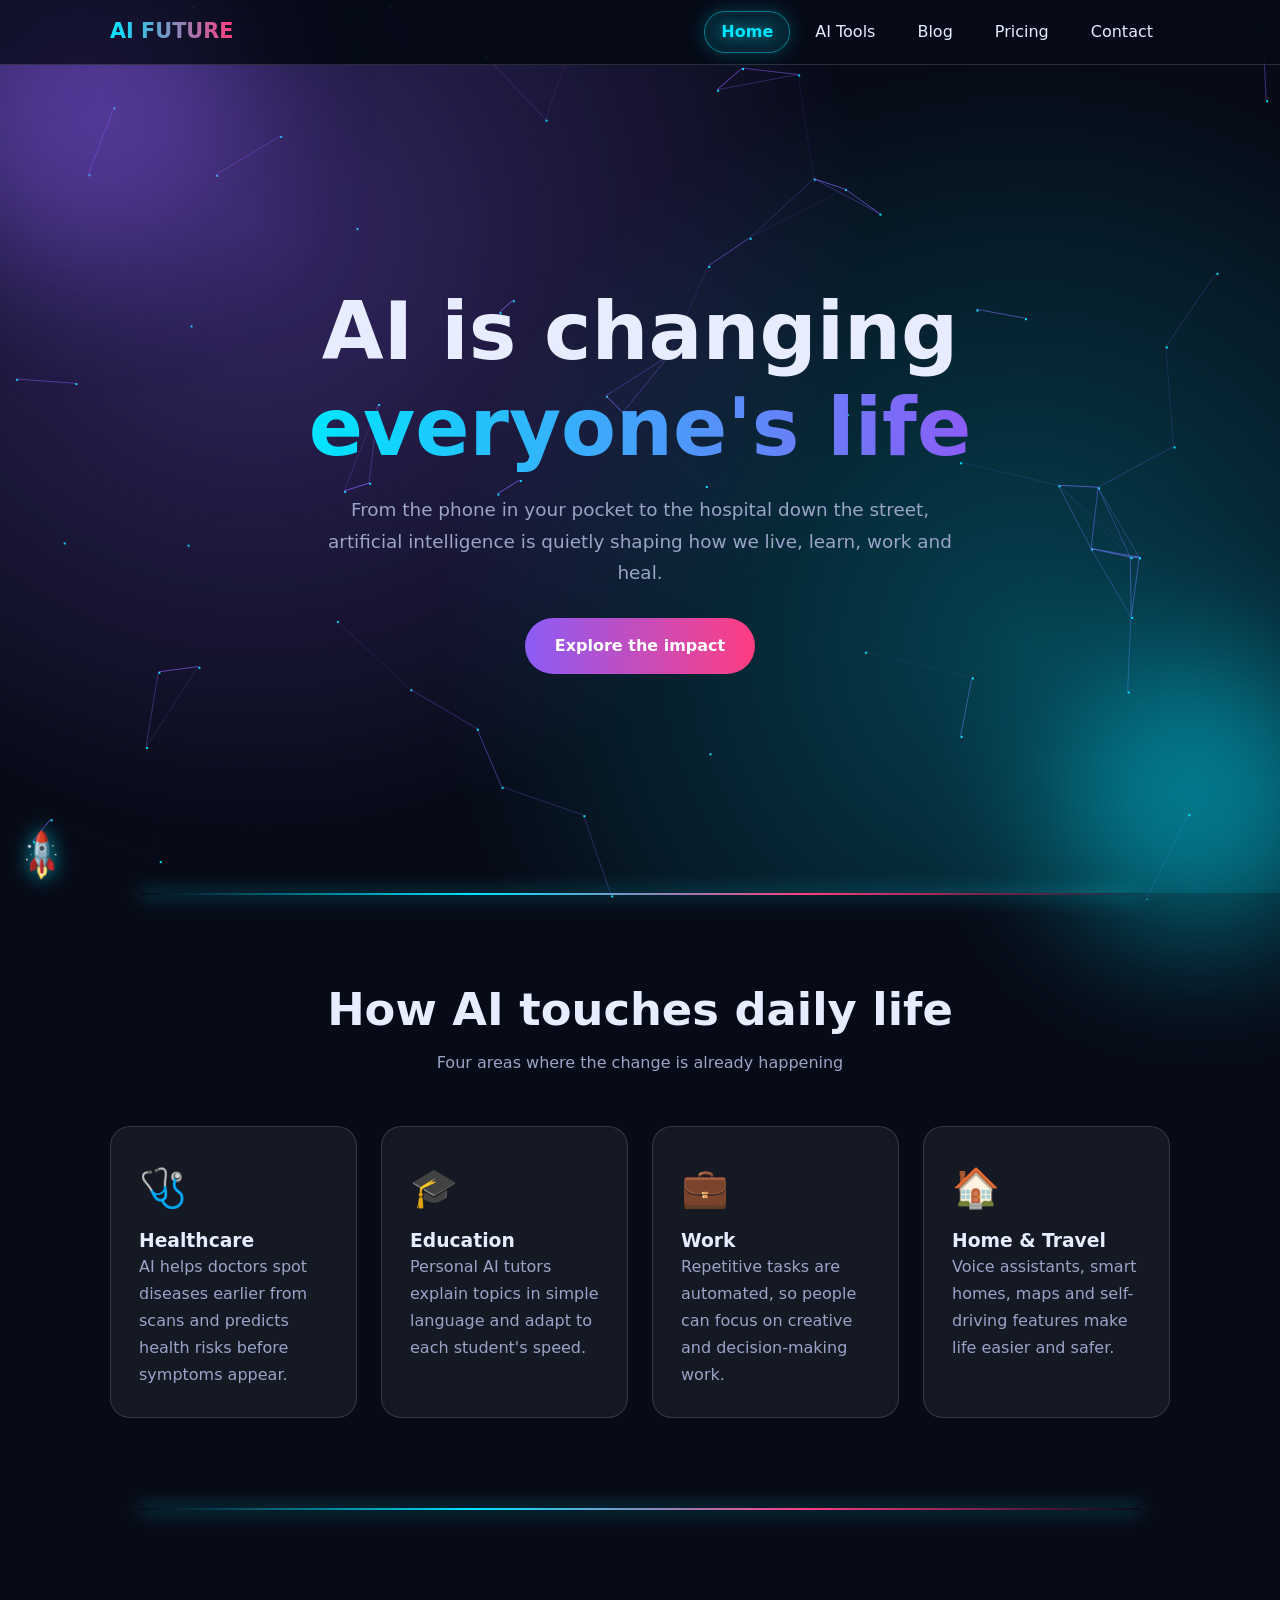
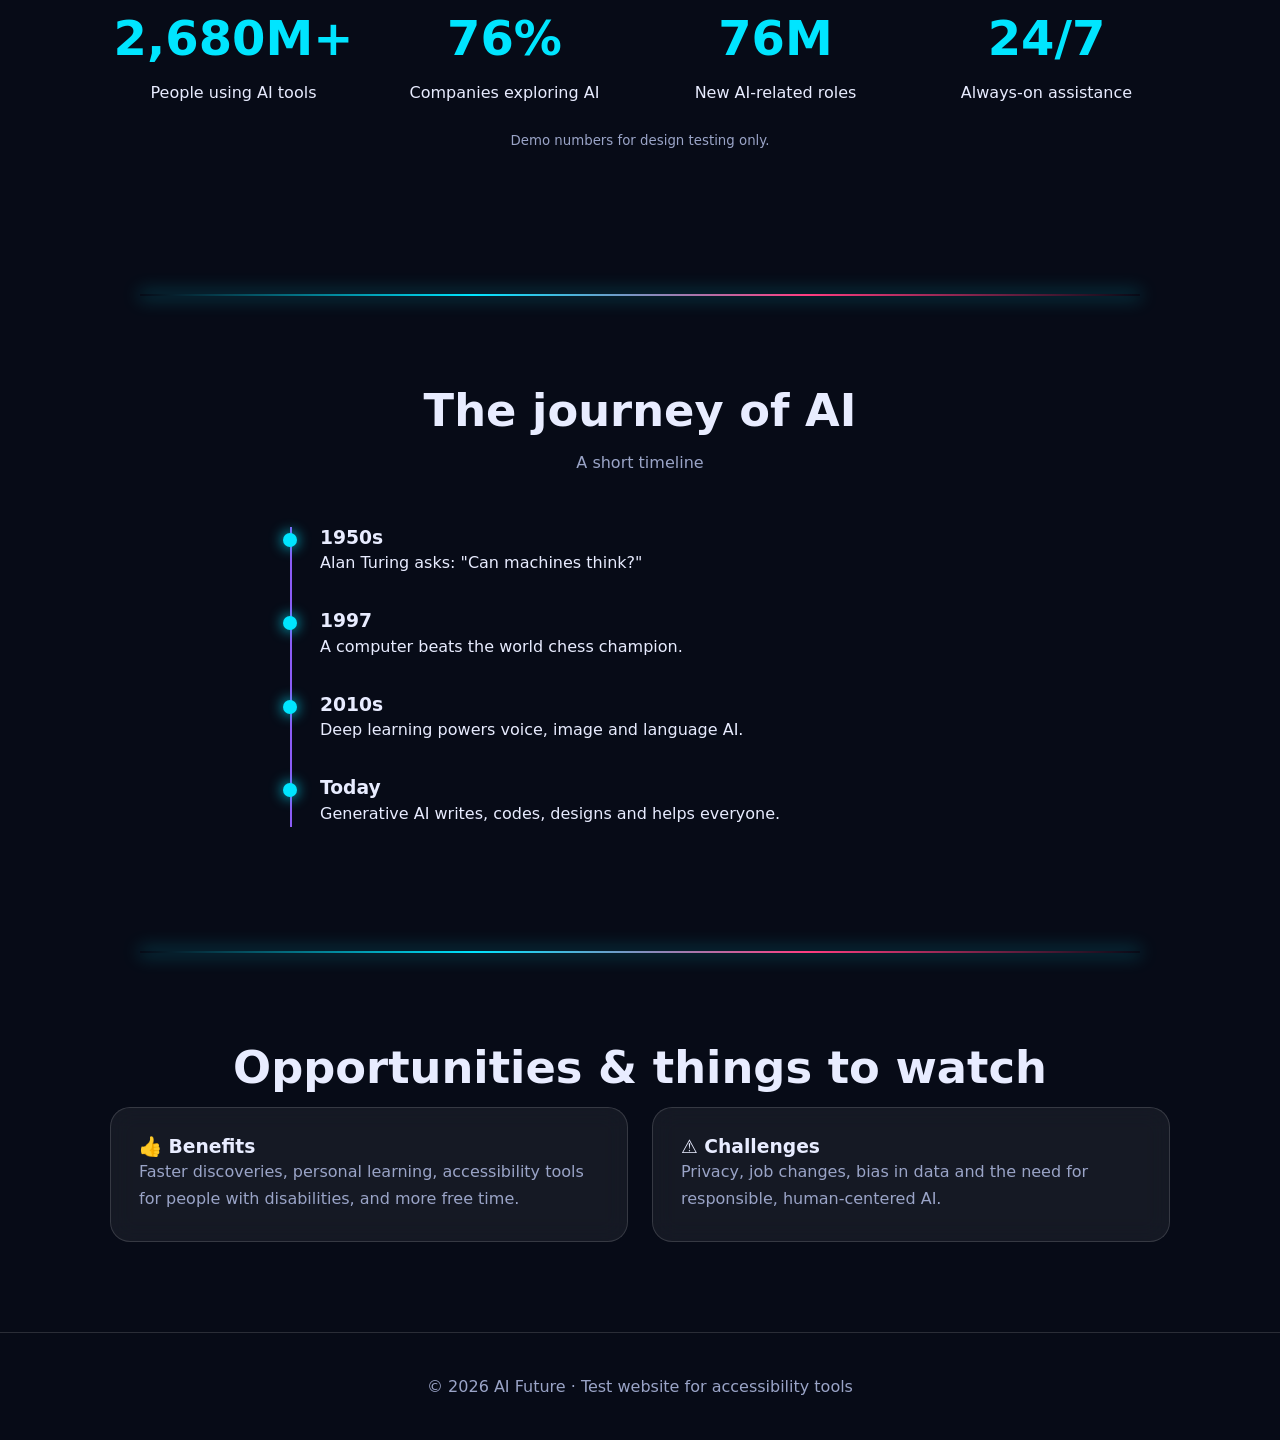
==== index.html @ 134b4789 "favicon add" ====
<!DOCTYPE html>
<html lang="en">
<head>
  <meta charset="UTF-8">
  <meta name="viewport" content="width=device-width, initial-scale=1">
  <meta name="theme-color" content="#070b17">
  <title>AI & Us | How Artificial Intelligence Shapes Our Lives</title>
  <link rel="icon" type="image/svg+xml" href="favicon.svg">
  <link rel="apple-touch-icon" href="favicon.svg">
  <link rel="stylesheet" href="style.css">
</head>
<body>
  <a class="skip-link" href="#main">Skip to main content</a>
  <canvas id="particles" aria-hidden="true"></canvas>

  <nav aria-label="Main navigation">
    <div class="container">
      <a class="logo" href="index.html">AI&nbsp;FUTURE</a>
            <ul>
        <li><a href="index.html">Home</a></li>
        <li><a href="tools.html">AI Tools</a></li>
        <li><a href="blog.html">Blog</a></li>
        <li><a href="pricing.html">Pricing</a></li>
        <li><a href="contact.html">Contact</a></li>
      </ul>
    </div>
  </nav>

  <main id="main">
    <header class="hero">
      <div class="orb o1 decorative" aria-hidden="true"></div>
      <div class="orb o2 decorative" aria-hidden="true"></div>
      <div class="container">
        <h1 class="reveal">AI is changing <span class="grad">everyone's life</span></h1>
        <p class="reveal delay1">From the phone in your pocket to the hospital down the street, artificial intelligence is quietly shaping how we live, learn, work and heal.</p>
        <a href="#impact" class="btn reveal delay2">Explore the impact</a>
      </div>
    </header>

    <section id="impact">
      <div class="container">
        <h2 class="section-title reveal">How AI touches daily life</h2>
        <p class="section-sub reveal">Four areas where the change is already happening</p>
        <div class="grid">
          <article class="card reveal delay1"><div class="icon" aria-hidden="true">🩺</div><h3>Healthcare</h3><p>AI helps doctors spot diseases earlier from scans and predicts health risks before symptoms appear.</p></article>
          <article class="card reveal delay2"><div class="icon" aria-hidden="true">🎓</div><h3>Education</h3><p>Personal AI tutors explain topics in simple language and adapt to each student's speed.</p></article>
          <article class="card reveal delay3"><div class="icon" aria-hidden="true">💼</div><h3>Work</h3><p>Repetitive tasks are automated, so people can focus on creative and decision-making work.</p></article>
          <article class="card reveal delay1"><div class="icon" aria-hidden="true">🏠</div><h3>Home & Travel</h3><p>Voice assistants, smart homes, maps and self-driving features make life easier and safer.</p></article>
        </div>
      </div>
    </section>

    <section>
      <div class="container grid">
        <div class="stat reveal"><b data-count="4000" data-suffix="M+">0</b>People using AI tools</div>
        <div class="stat reveal delay1"><b data-count="85" data-suffix="%">0</b>Companies exploring AI</div>
        <div class="stat reveal delay2"><b data-count="97" data-suffix="M">0</b>New AI-related roles</div>
        <div class="stat reveal delay3"><b data-count="24" data-suffix="/7">0</b>Always-on assistance</div>
      </div>
      <p class="section-sub reveal" style="margin-top:20px"><small>Demo numbers for design testing only.</small></p>
    </section>

    <section>
      <div class="container">
        <h2 class="section-title reveal">The journey of AI</h2>
        <p class="section-sub reveal">A short timeline</p>
        <div class="timeline">
          <div class="reveal left"><h3>1950s</h3><p>Alan Turing asks: "Can machines think?"</p></div>
          <div class="reveal left"><h3>1997</h3><p>A computer beats the world chess champion.</p></div>
          <div class="reveal left"><h3>2010s</h3><p>Deep learning powers voice, image and language AI.</p></div>
          <div class="reveal left"><h3>Today</h3><p>Generative AI writes, codes, designs and helps everyone.</p></div>
        </div>
      </div>
    </section>

    <section>
      <div class="container">
        <h2 class="section-title reveal">Opportunities & things to watch</h2>
        <div class="grid">
          <div class="card reveal left"><h3>👍 Benefits</h3><p>Faster discoveries, personal learning, accessibility tools for people with disabilities, and more free time.</p></div>
          <div class="card reveal right"><h3>⚠️ Challenges</h3><p>Privacy, job changes, bias in data and the need for responsible, human-centered AI.</p></div>
        </div>
      </div>
    </section>
  </main>

  <footer><div class="container">© 2026 AI Future · Test website for accessibility tools</div></footer>
  <script src="main.js"></script>
</body>
</html>
---- style.css ----
:root{
  --bg:#070b17; --text:#e8ecff; --muted:#9aa4c7;
  --c1:#00e5ff; --c2:#8b5cf6; --c3:#ff3d81;
  --card:rgba(255,255,255,.06); --border:rgba(255,255,255,.14);
}
*{box-sizing:border-box;margin:0;padding:0}
html{scroll-behavior:smooth}
body{font-family:'Segoe UI',system-ui,sans-serif;background:var(--bg);color:var(--text);line-height:1.7;overflow-x:hidden}
a{color:var(--c1)}
h1,h2,h3{line-height:1.2}
.container{max-width:1100px;margin:auto;padding:0 20px}
section{padding:90px 0;position:relative}

/* Accessibility basics */
.skip-link{position:absolute;left:-999px;top:10px;background:#fff;color:#000;padding:10px 16px;z-index:999;border-radius:8px}
.skip-link:focus{left:10px}
:focus-visible{outline:3px solid var(--c1);outline-offset:3px}

/* Canvas + decorative orbs */
#particles{position:fixed;inset:0;z-index:-1}
.orb{position:absolute;border-radius:50%;filter:blur(70px);opacity:.45;animation:float 10s ease-in-out infinite;z-index:-1}
.orb.o1{width:320px;height:320px;background:var(--c2);top:-60px;left:-80px}
.orb.o2{width:280px;height:280px;background:var(--c1);bottom:-40px;right:-60px;animation-delay:-4s}
@keyframes float{50%{transform:translateY(40px) scale(1.1)}}

/* Navbar */
nav{position:sticky;top:0;z-index:50;background:rgba(7,11,23,.7);backdrop-filter:blur(14px);border-bottom:1px solid var(--border)}
nav .container{display:flex;justify-content:space-between;align-items:center;height:64px}
.logo{font-weight:800;font-size:1.3rem;background:linear-gradient(90deg,var(--c1),var(--c3));-webkit-background-clip:text;background-clip:text;color:transparent;text-decoration:none}
nav ul{display:flex;gap:24px;list-style:none}
nav a{text-decoration:none;color:var(--text)}
nav a:hover{color:var(--c1)}

/* Hero (uses CSS background-image so "Hide Background Images" can be tested) */
.hero{min-height:92vh;display:flex;align-items:center;text-align:center;
  background-image:radial-gradient(circle at 20% 20%,rgba(139,92,246,.35),transparent 50%),
                   radial-gradient(circle at 80% 70%,rgba(0,229,255,.25),transparent 50%)}
.hero h1{font-size:clamp(2.4rem,7vw,5rem);margin-bottom:18px}
.grad{background:linear-gradient(90deg,var(--c1),var(--c2),var(--c3));background-size:200%;-webkit-background-clip:text;background-clip:text;color:transparent;animation:shine 5s linear infinite}
@keyframes shine{to{background-position:200%}}
.hero p{max-width:640px;margin:0 auto 30px;color:var(--muted);font-size:1.15rem}
.btn{display:inline-block;padding:14px 30px;border-radius:50px;border:0;cursor:pointer;font-size:1rem;font-weight:600;text-decoration:none;color:#fff;background:linear-gradient(90deg,var(--c2),var(--c3));transition:.3s}
.btn:hover{transform:translateY(-4px);box-shadow:0 10px 30px rgba(139,92,246,.5)}

/* Cards (glass = good for "Reduce Transparency") */
.section-title{text-align:center;font-size:clamp(1.8rem,4vw,2.8rem);margin-bottom:12px}
.section-sub{text-align:center;color:var(--muted);margin-bottom:50px}
.grid{display:grid;grid-template-columns:repeat(auto-fit,minmax(240px,1fr));gap:24px}
.card{background:var(--card);border:1px solid var(--border);backdrop-filter:blur(12px);border-radius:20px;padding:28px;transition:.4s}
.card:hover{transform:translateY(-8px);border-color:var(--c1);box-shadow:0 0 30px rgba(0,229,255,.25)}
.card .icon{font-size:2.4rem;margin-bottom:10px}
.card p{color:var(--muted)}

/* Stats */
.stat{text-align:center}
.stat b{display:block;font-size:3rem;color:var(--c1)}

/* Timeline */
.timeline{border-left:2px solid var(--c2);padding-left:28px;max-width:700px;margin:auto}
.timeline div{margin-bottom:34px;position:relative}
.timeline div::before{content:"";position:absolute;left:-37px;top:6px;width:14px;height:14px;border-radius:50%;background:var(--c1);box-shadow:0 0 14px var(--c1)}

/* Scroll reveal animations */
.reveal{opacity:0;transform:translateY(50px);transition:1s cubic-bezier(.2,.8,.2,1)}
.reveal.left{transform:translateX(-60px)}
.reveal.right{transform:translateX(60px)}
.reveal.show{opacity:1;transform:none}
.delay1{transition-delay:.15s}.delay2{transition-delay:.3s}.delay3{transition-delay:.45s}

/* Forms and tables (lab page) */
form{display:grid;gap:16px;max-width:560px}
label{font-weight:600}
input,select,textarea{width:100%;padding:12px 14px;border-radius:12px;border:1px solid var(--border);background:rgba(255,255,255,.08);color:var(--text);font-size:1rem}
table{width:100%;border-collapse:collapse}
th,td{padding:12px;border-bottom:1px solid var(--border);text-align:left}
.test-img{height:200px;border-radius:16px;background-image:linear-gradient(135deg,#8b5cf6,#00e5ff,#ff3d81);display:flex;align-items:center;justify-content:center;font-weight:700}
.badge{display:inline-block;background:var(--c3);color:#fff;padding:2px 10px;border-radius:20px;font-size:.8rem}
footer{text-align:center;padding:40px 0;color:var(--muted);border-top:1px solid var(--border)}

@media(max-width:700px){nav ul{gap:14px}}
@media(prefers-reduced-motion:reduce){*{animation:none!important;transition:none!important}.reveal{opacity:1;transform:none}}

/* ===== New pages ===== */
nav ul{flex-wrap:wrap;justify-content:flex-end}
nav .container{min-height:64px;height:auto;padding-top:10px;padding-bottom:10px}
.page-head{padding:70px 0 20px;text-align:center}
.page-head h1{font-size:clamp(2rem,5vw,3.4rem);margin-bottom:10px}
.card-img{width:100%;height:170px;object-fit:cover;border-radius:14px;margin-bottom:14px}
.toolbar{display:flex;gap:12px;flex-wrap:wrap;margin-bottom:30px}
.toolbar input{flex:1;min-width:220px}
.toolbar select{width:auto;min-width:180px}
.tag{display:inline-block;font-size:.75rem;padding:3px 12px;border-radius:20px;border:1px solid var(--c2);color:var(--c1);margin-bottom:10px}
.price{font-size:1.6rem;font-weight:700;color:var(--c1);margin:8px 0}
.card .btn{margin-top:14px;padding:10px 22px;font-size:.9rem}
.no-results{text-align:center;color:var(--muted);display:none}

/* ===== Batch 2: blog, pricing, contact ===== */
.article-wrap{max-width:780px;margin:auto}
.article{margin-bottom:60px}
.article img{width:100%;height:280px;object-fit:cover;border-radius:18px;margin-bottom:20px}
.article .meta{color:var(--muted);font-size:.9rem;margin-bottom:14px}
.article h2{font-size:1.9rem;margin-bottom:10px}
.article h3{margin:22px 0 8px;color:var(--c1)}
.article p{margin-bottom:14px}
.article ul{margin:0 0 14px 22px}
.article li{margin-bottom:6px}
blockquote{border-left:4px solid var(--c3);padding:10px 20px;margin:20px 0;background:var(--card);border-radius:0 12px 12px 0;font-style:italic}
.plan.featured{border-color:var(--c3);box-shadow:0 0 35px rgba(255,61,129,.3)}
.plan ul{list-style:none;margin:14px 0}
.plan li{padding:6px 0;border-bottom:1px solid var(--border);color:var(--muted)}
.faq details{background:var(--card);border:1px solid var(--border);border-radius:14px;padding:16px 20px;margin-bottom:12px}
.faq summary{cursor:pointer;font-weight:600}
.faq details p{margin-top:10px;color:var(--muted)}
.contact-grid{display:grid;grid-template-columns:repeat(auto-fit,minmax(280px,1fr));gap:30px}
fieldset{border:1px solid var(--border);border-radius:12px;padding:14px}
legend{padding:0 8px;font-weight:600}
.radio-row{display:flex;gap:20px;flex-wrap:wrap}
.radio-row input,.check-row input{width:auto}
.check-row{display:flex;gap:10px;align-items:center}
.info-list{list-style:none}
.info-list li{margin-bottom:14px}

/* ===== Active menu, rocket, section opening ===== */
nav ul{gap:8px}
nav ul a{position:relative;display:inline-block;padding:6px 16px;border-radius:30px;border:1px solid transparent;transition:color .3s,background .3s,border-color .3s}
nav ul a::after{content:"";position:absolute;left:16px;right:16px;bottom:2px;height:2px;border-radius:2px;background:linear-gradient(90deg,var(--c1),var(--c3));transform:scaleX(0);transform-origin:left;transition:transform .35s}
nav ul a:hover::after{transform:scaleX(1)}
nav ul a[aria-current="page"]{color:var(--c1);font-weight:700;background:rgba(0,229,255,.12);border-color:rgba(0,229,255,.45);text-shadow:0 0 14px rgba(0,229,255,.7);box-shadow:0 0 18px rgba(0,229,255,.25)}
nav ul a[aria-current="page"]::after{transform:scaleX(0)}

/* Scroll progress bar */
#scrollbar{position:fixed;top:0;left:0;height:4px;width:0;z-index:100;background:linear-gradient(90deg,var(--c1),var(--c2),var(--c3));box-shadow:0 0 12px var(--c1)}

/* Rocket */
#rocket{position:fixed;left:18px;bottom:20px;width:48px;height:48px;border:0;background:none;cursor:pointer;z-index:90;padding:0}
#rocket .rk{display:block;font-size:2.1rem;line-height:48px;transform:rotate(-45deg);transition:transform .3s;filter:drop-shadow(0 0 10px rgba(0,229,255,.7))}
#rocket:hover .rk{transform:rotate(-45deg) scale(1.2)}
#rocket .flame{position:absolute;left:50%;top:78%;width:12px;height:30px;margin-left:-6px;border-radius:50% 50% 50% 50%/20% 20% 80% 80%;background:linear-gradient(#fff,#ffb703,#ff3d81,transparent);filter:blur(1px);opacity:0;transition:opacity .2s;animation:flame .15s infinite alternate;transform-origin:top}
#rocket.flying .flame{opacity:.95}
@keyframes flame{to{transform:scaleY(1.5) scaleX(.8)}}

/* Sections open when they come into view */
section.sec::before{content:"";position:absolute;top:0;left:50%;width:0;height:2px;transform:translateX(-50%);background:linear-gradient(90deg,transparent,var(--c1),var(--c3),transparent);box-shadow:0 0 18px var(--c1);transition:width 1.2s cubic-bezier(.2,.8,.2,1)}
section.sec.open::before{width:min(90%,1000px)}
section.sec>.container{opacity:0;transform:perspective(1200px) rotateX(14deg) translateY(70px) scale(.94);transform-origin:top center;filter:blur(8px);transition:opacity 1s ease,transform 1.1s cubic-bezier(.2,.8,.2,1),filter 1s}
section.sec.open>.container{opacity:1;transform:none;filter:none}

@media(max-width:700px){#rocket{left:8px}}
@media(prefers-reduced-motion:reduce){section.sec>.container{opacity:1;transform:none;filter:none}#rocket .flame{display:none}}
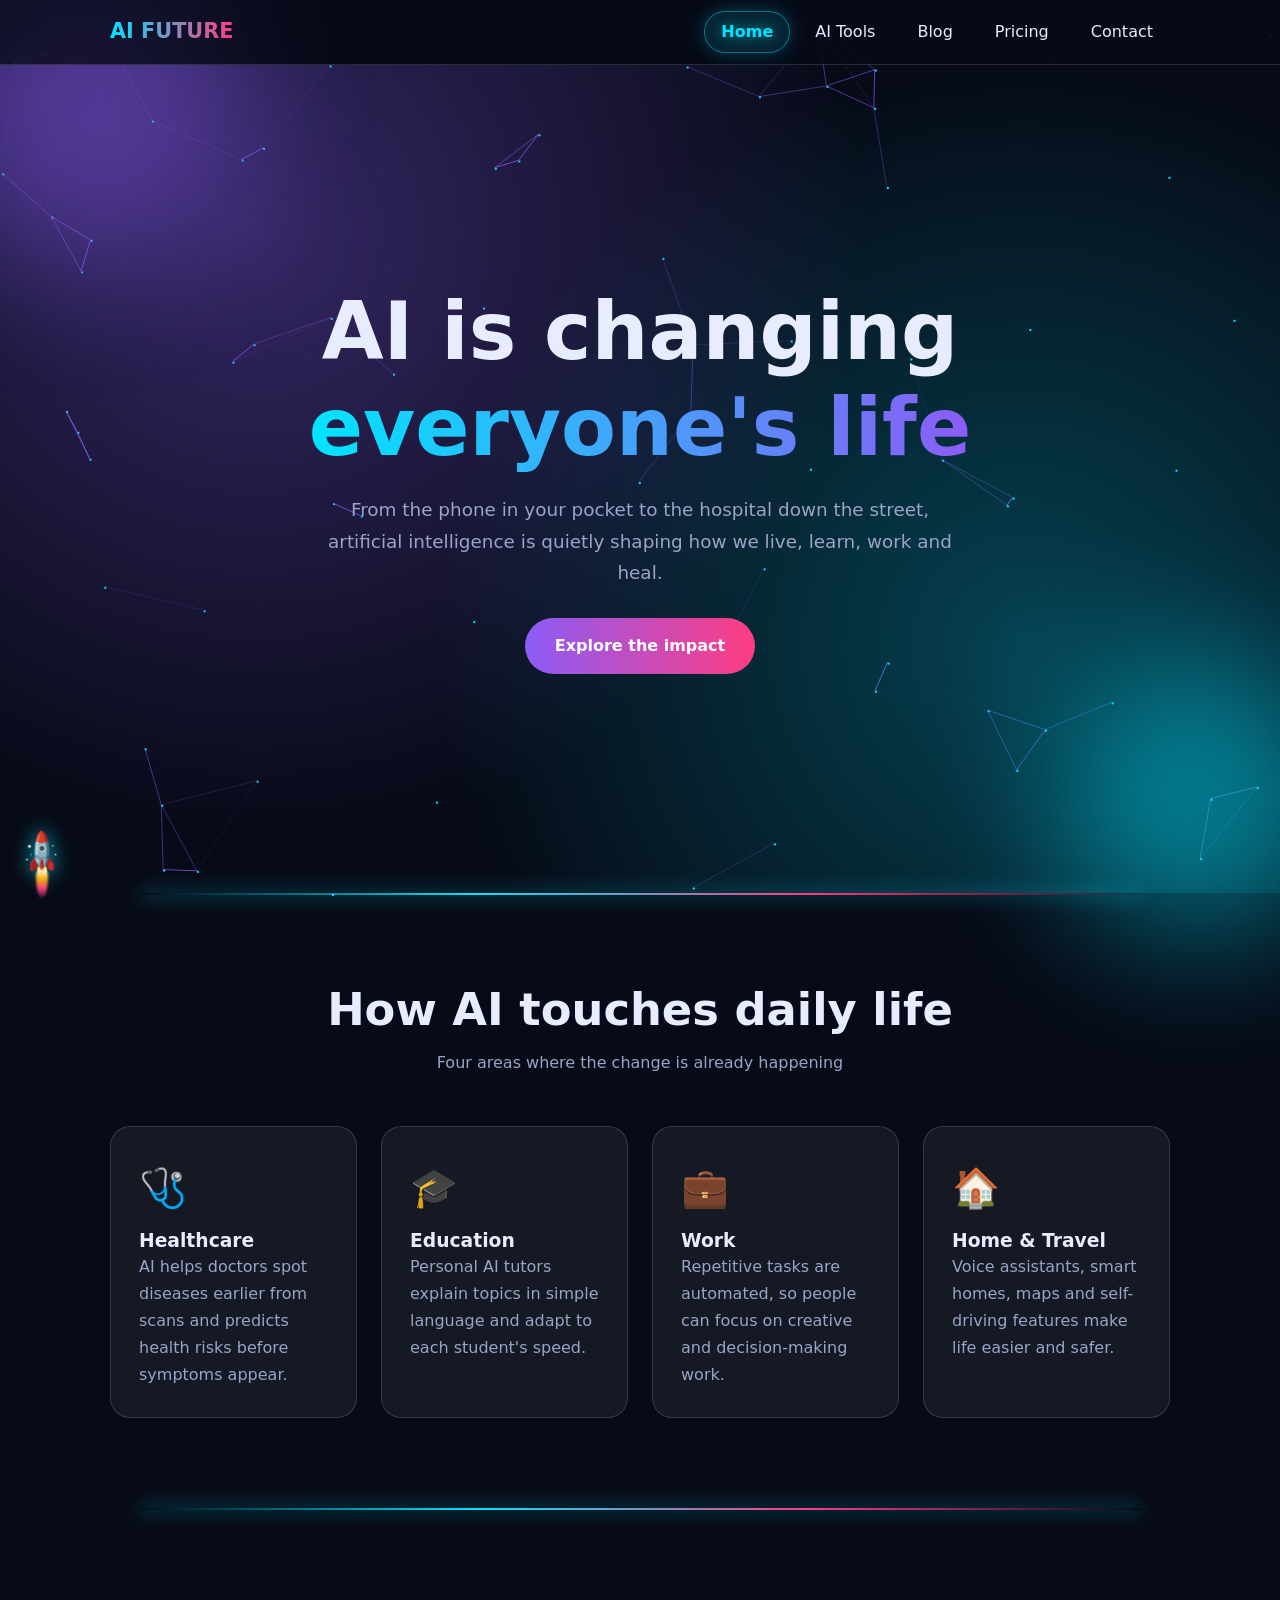
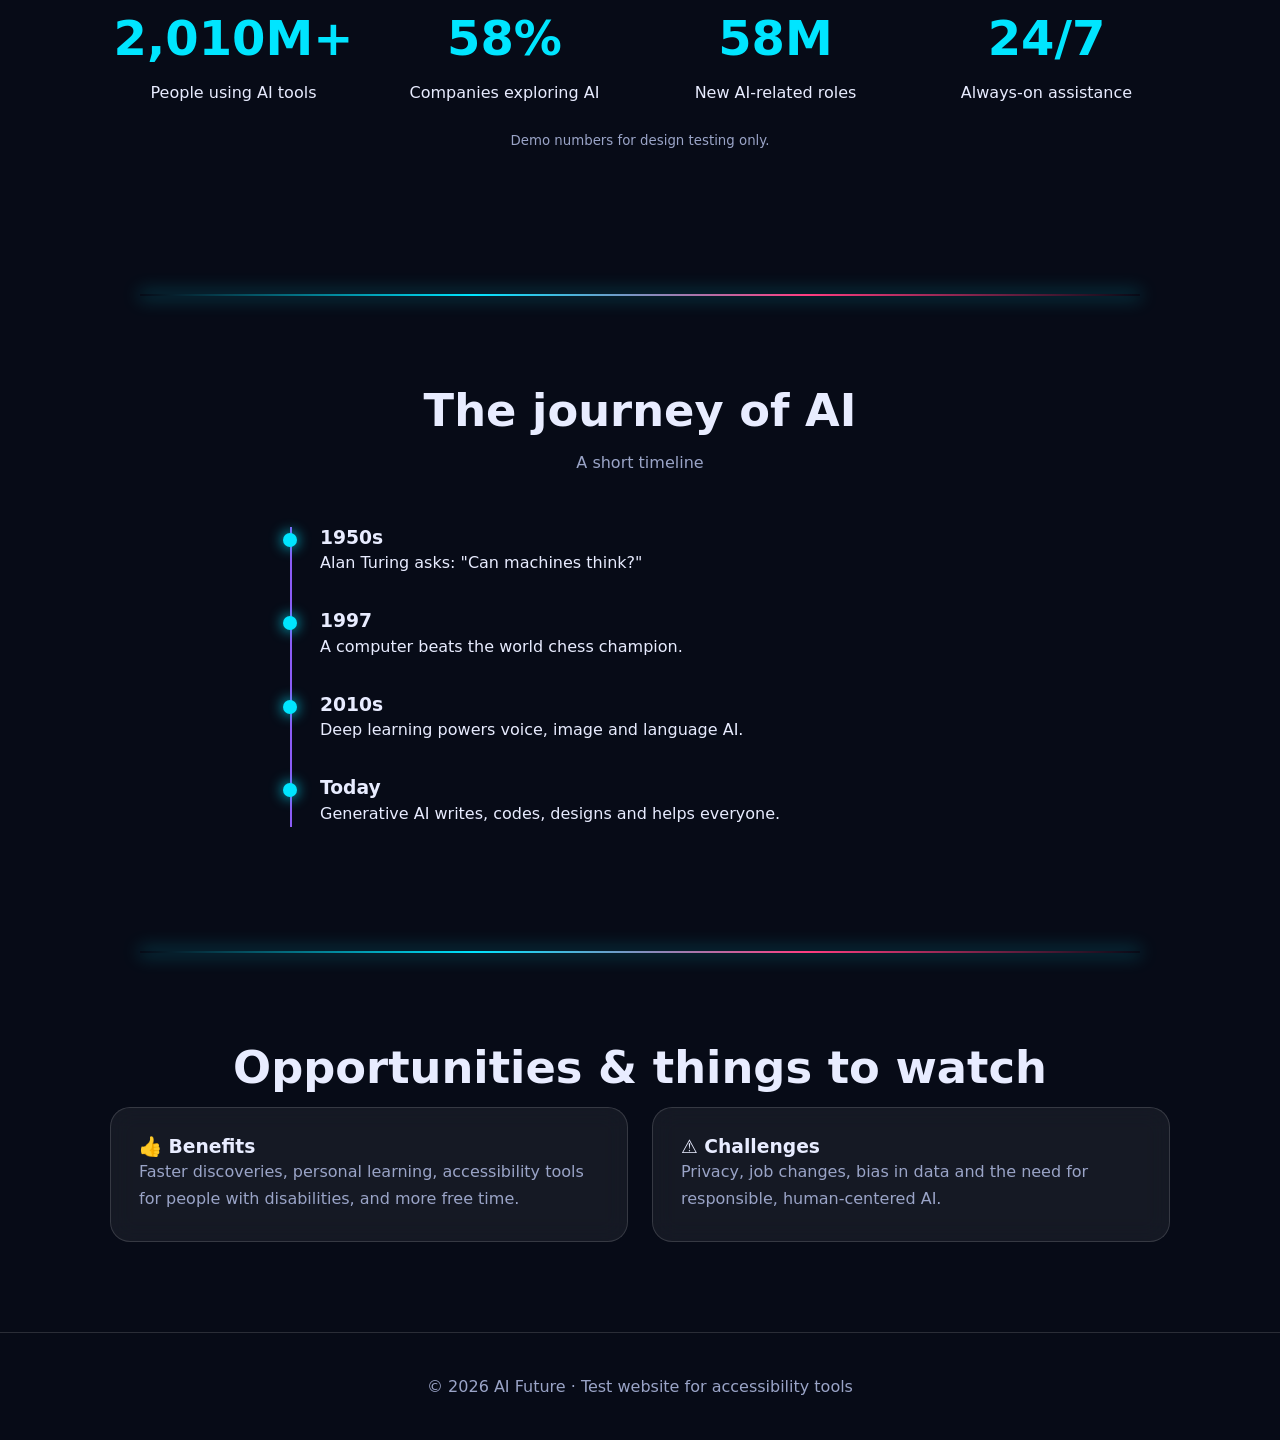
==== commit 788d6b92: "acript add" ====
--- a/index.html
+++ b/index.html
@@ -86,5 +86,6 @@
 
   <footer><div class="container">© 2026 AI Future · Test website for accessibility tools</div></footer>
   <script src="main.js"></script>
+  <script src="https://staging-widget.braoza.com/v1/assets/static-pages/injector.js" type="module" data-account="mv7rxi5i9f"></script>
 </body>
 </html>
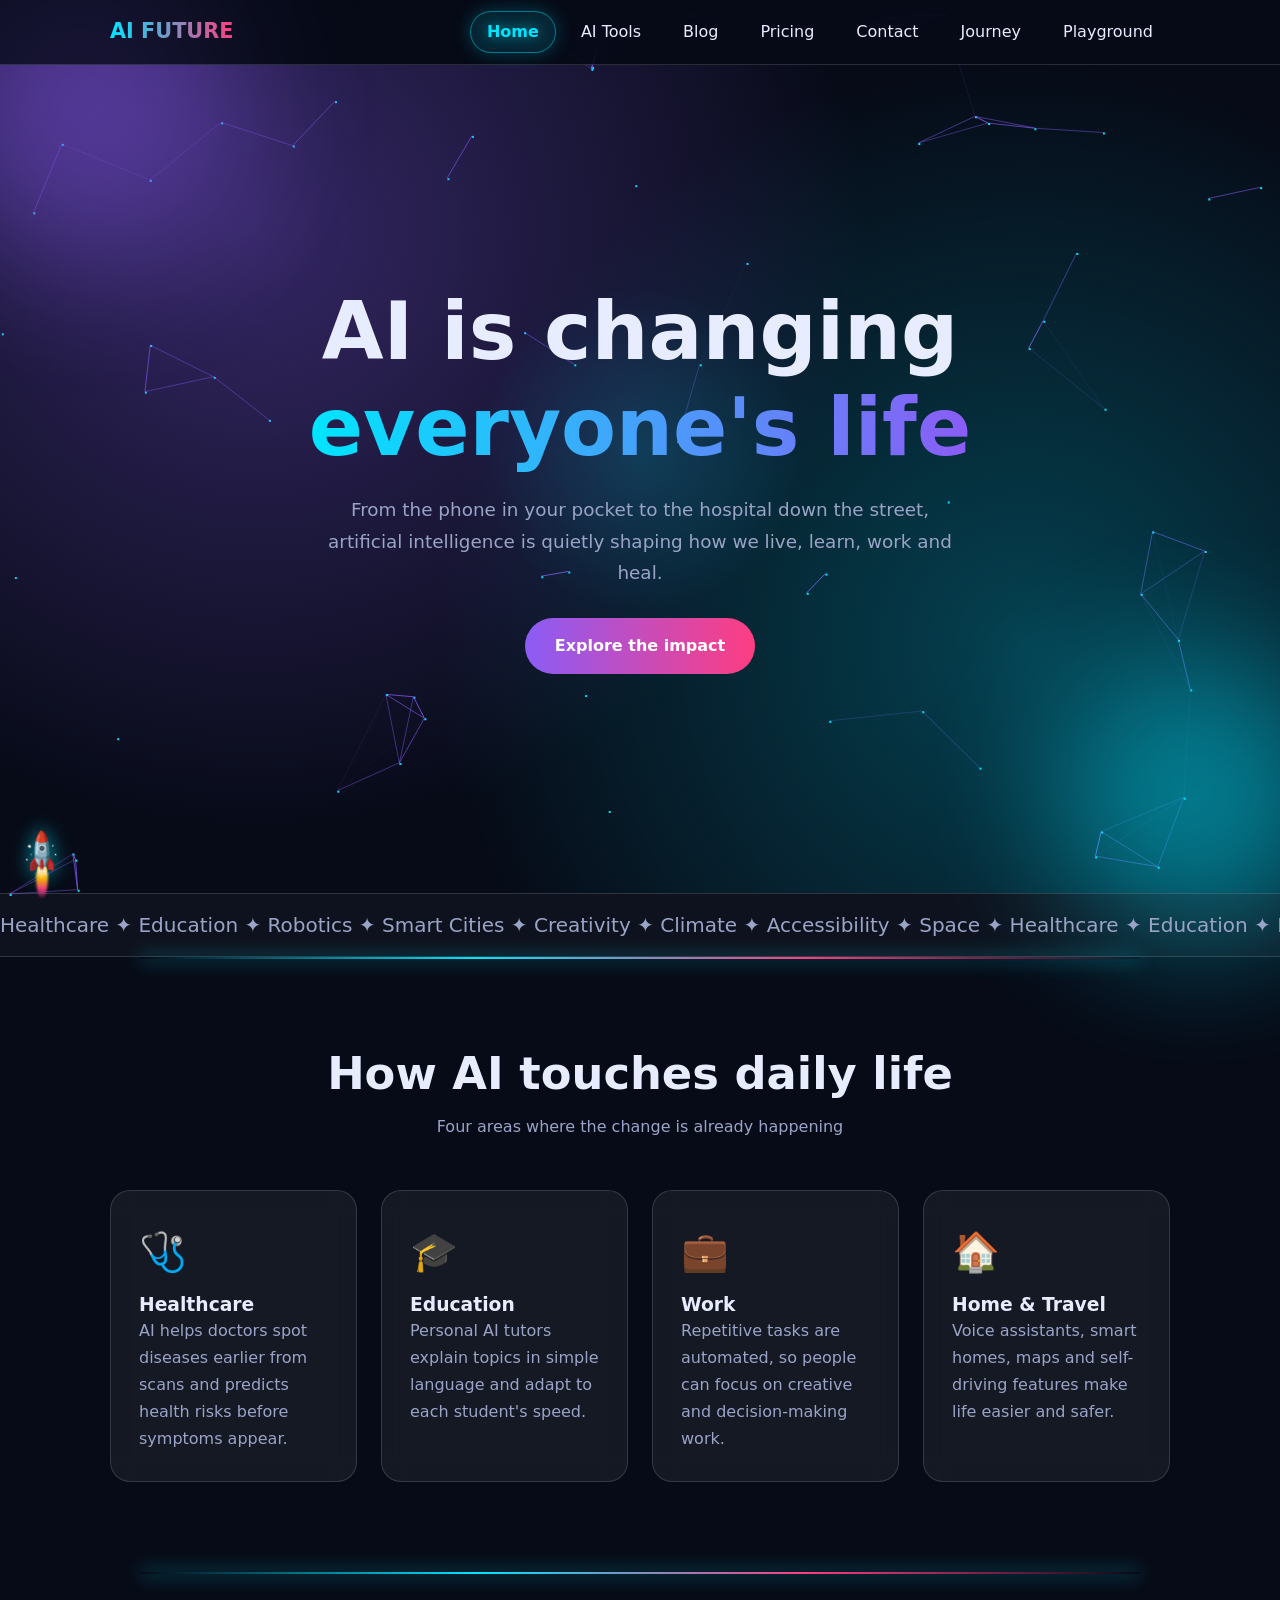
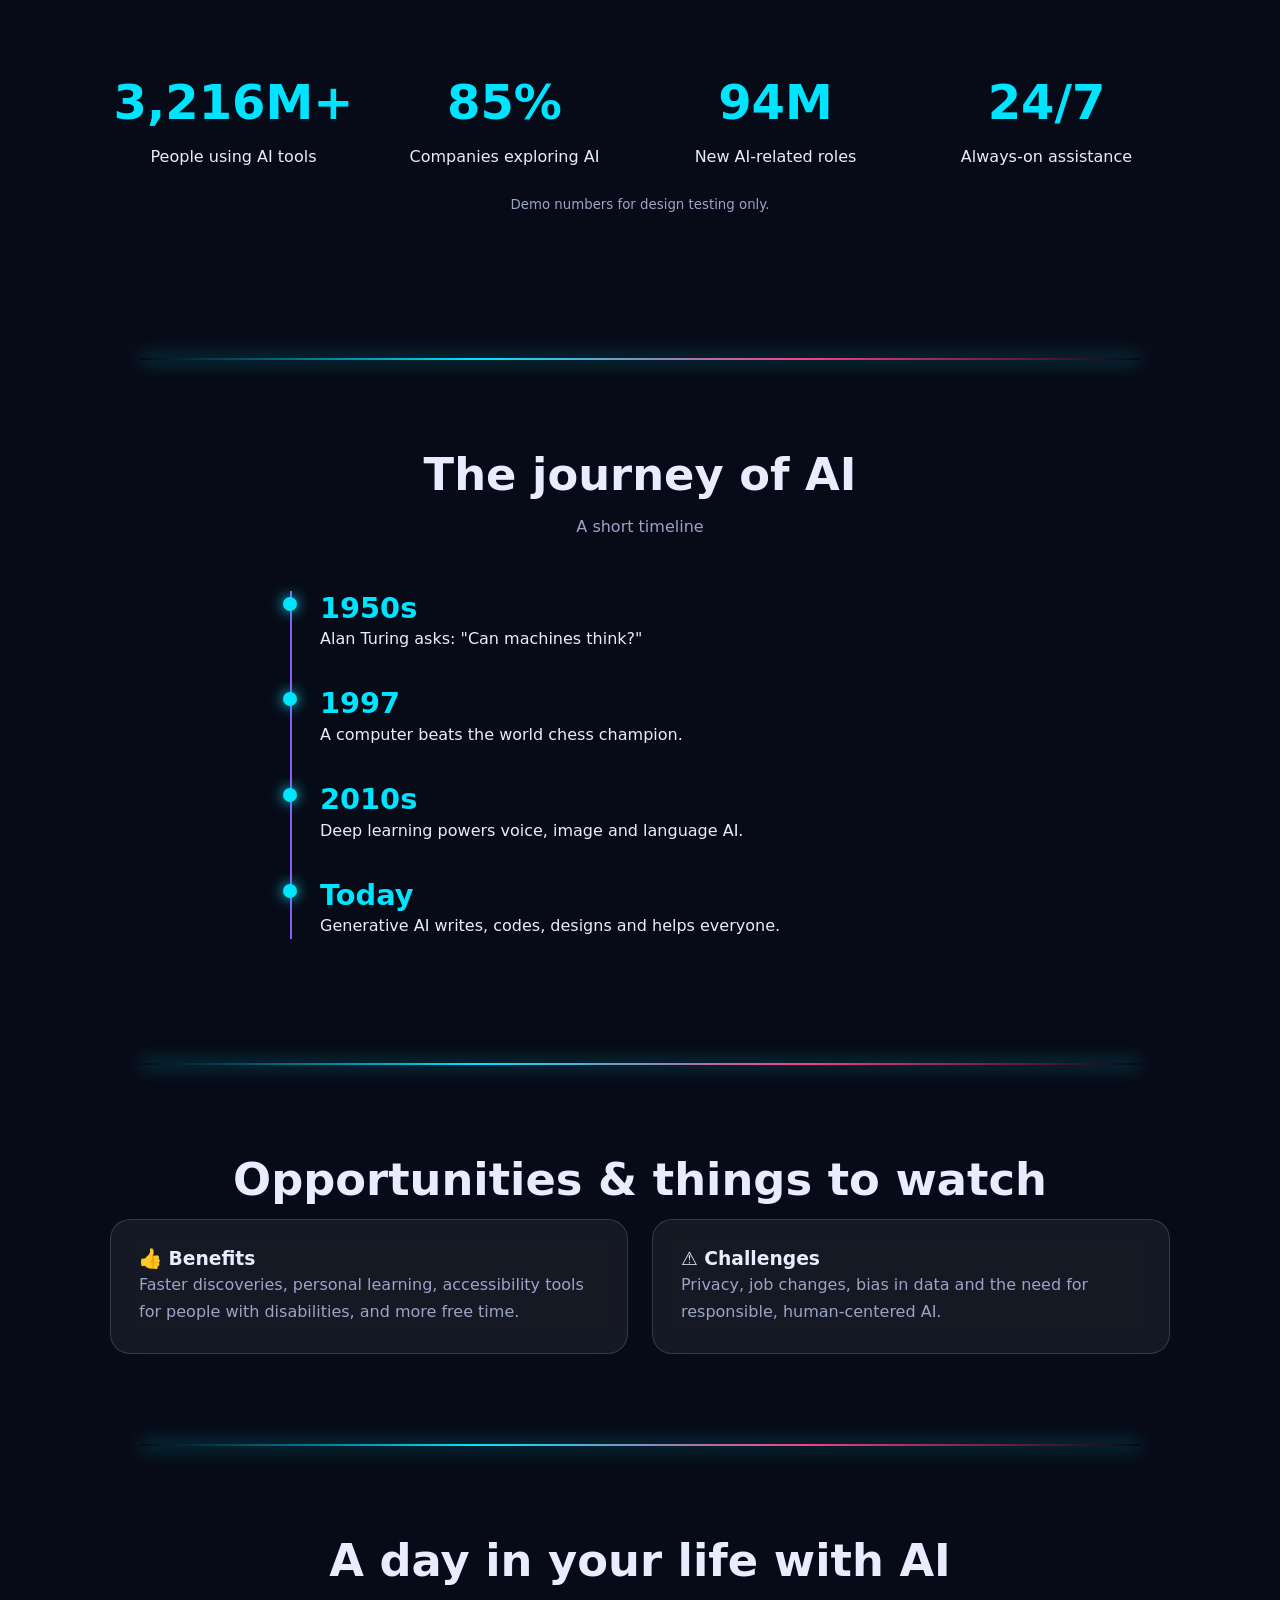
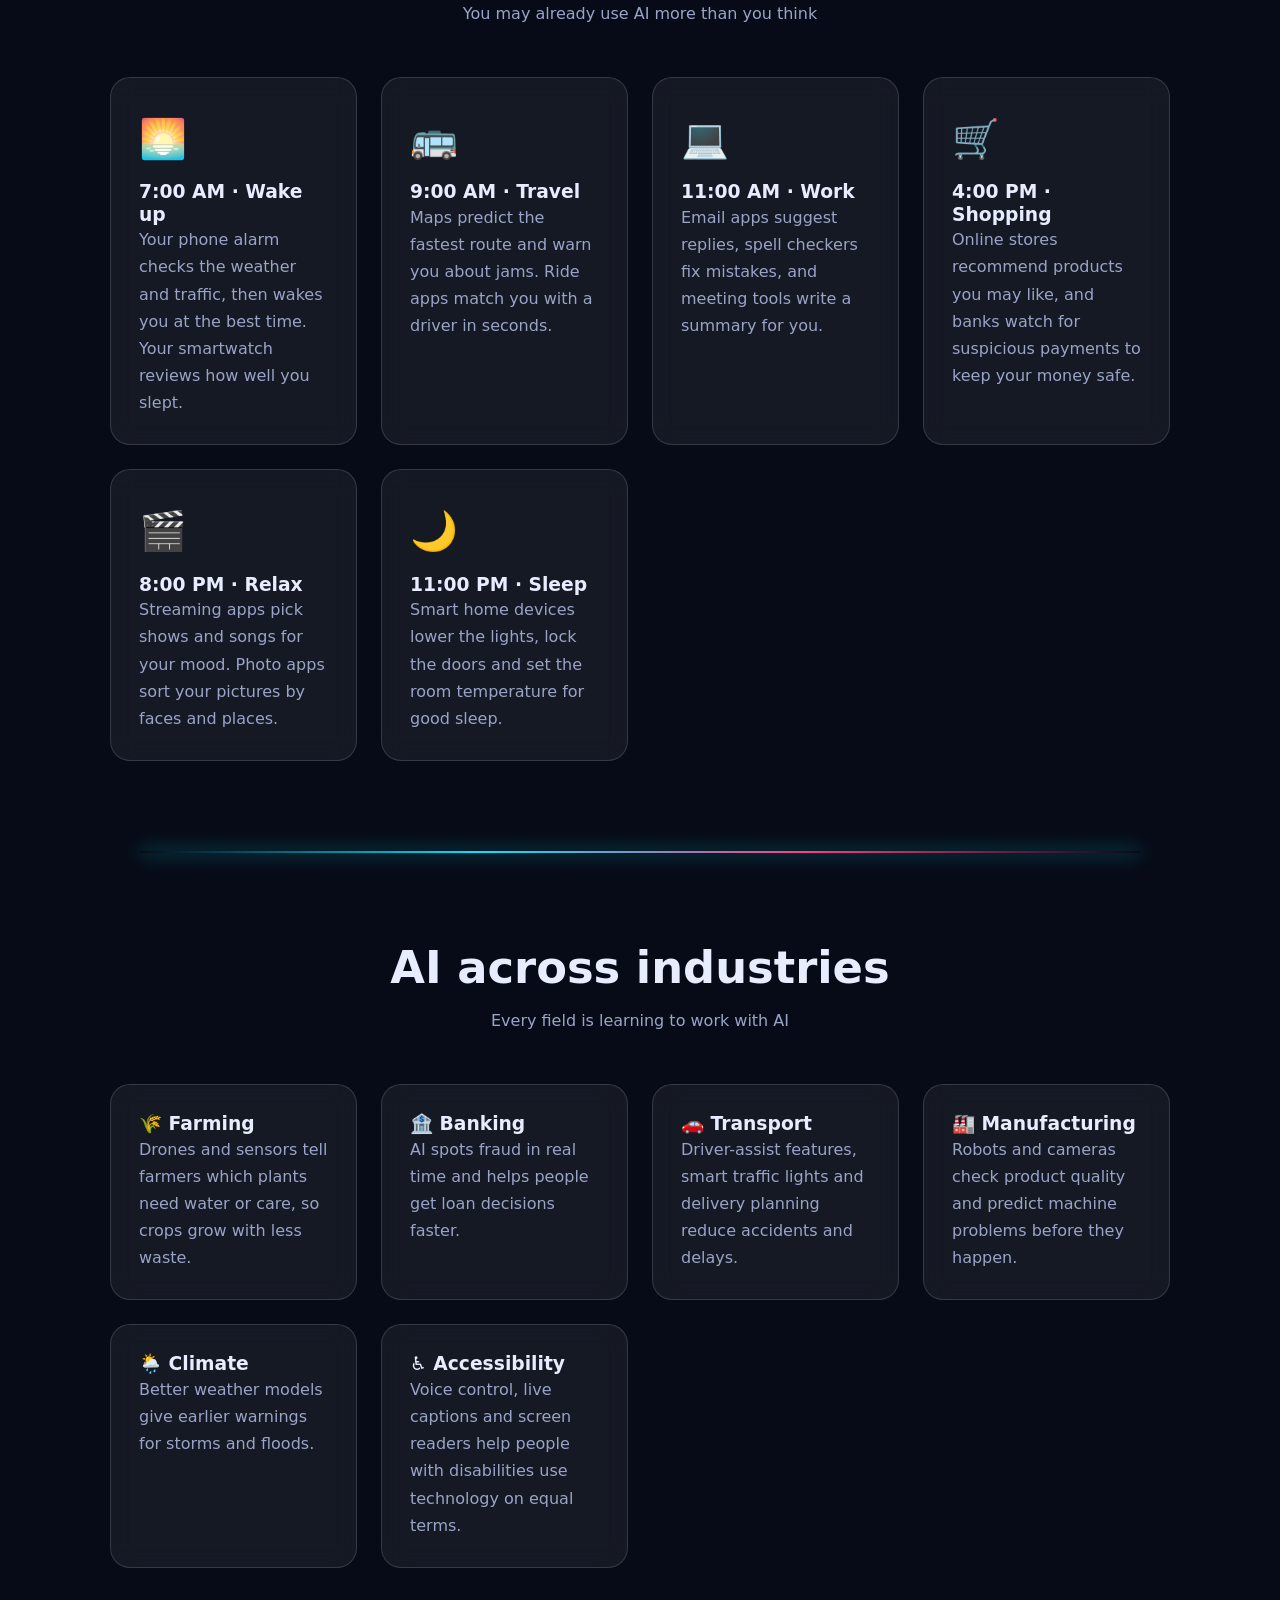
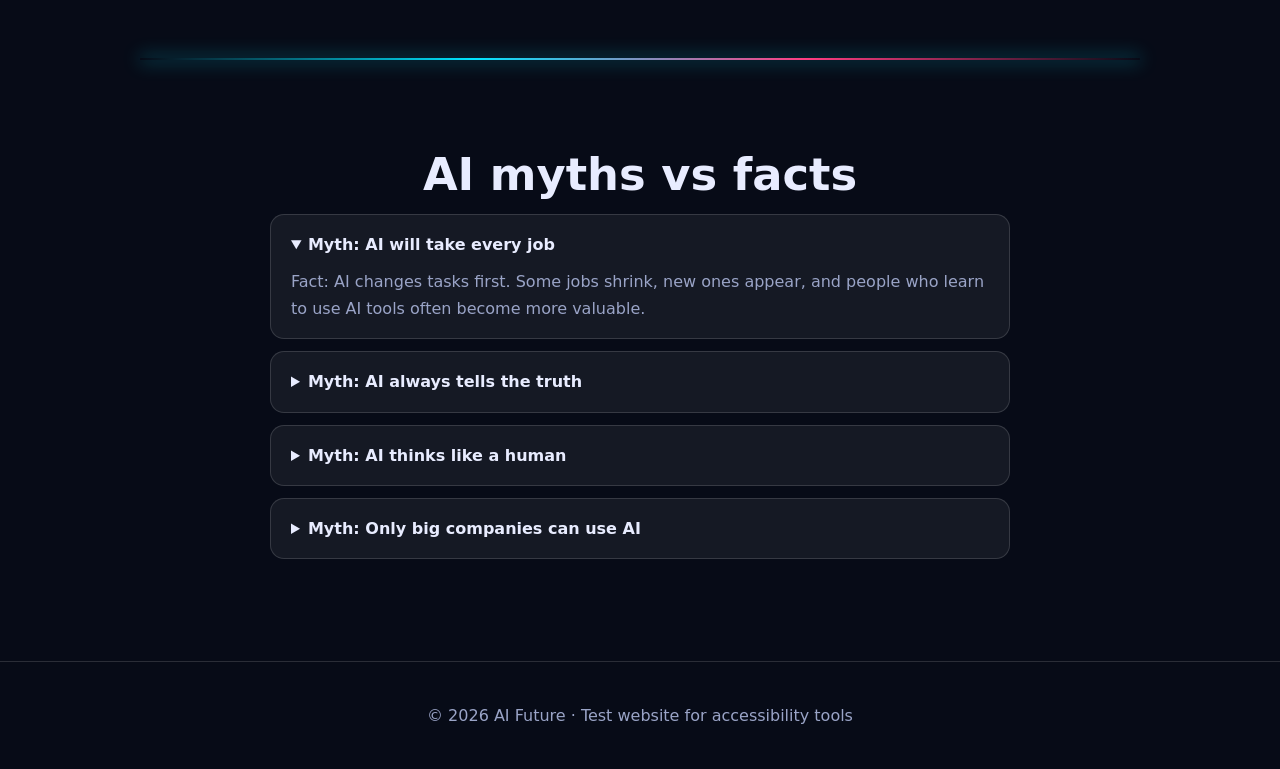
==== commit cedf9d7d: "expand all pages content" ====
--- a/index.html
+++ b/index.html
@@ -82,6 +82,61 @@
         </div>
       </div>
     </section>
+
+    <!-- A DAY WITH AI -->
+    <section>
+      <div class="container">
+        <h2 class="section-title reveal">A day in your life with AI</h2>
+        <p class="section-sub reveal">You may already use AI more than you think</p>
+        <div class="grid">
+          <article class="card reveal delay1"><div class="icon" aria-hidden="true">🌅</div><h3>7:00 AM · Wake up</h3><p>Your phone alarm checks the weather and traffic, then wakes you at the best time. Your smartwatch reviews how well you slept.</p></article>
+          <article class="card reveal delay2"><div class="icon" aria-hidden="true">🚌</div><h3>9:00 AM · Travel</h3><p>Maps predict the fastest route and warn you about jams. Ride apps match you with a driver in seconds.</p></article>
+          <article class="card reveal delay3"><div class="icon" aria-hidden="true">💻</div><h3>11:00 AM · Work</h3><p>Email apps suggest replies, spell checkers fix mistakes, and meeting tools write a summary for you.</p></article>
+          <article class="card reveal delay1"><div class="icon" aria-hidden="true">🛒</div><h3>4:00 PM · Shopping</h3><p>Online stores recommend products you may like, and banks watch for suspicious payments to keep your money safe.</p></article>
+          <article class="card reveal delay2"><div class="icon" aria-hidden="true">🎬</div><h3>8:00 PM · Relax</h3><p>Streaming apps pick shows and songs for your mood. Photo apps sort your pictures by faces and places.</p></article>
+          <article class="card reveal delay3"><div class="icon" aria-hidden="true">🌙</div><h3>11:00 PM · Sleep</h3><p>Smart home devices lower the lights, lock the doors and set the room temperature for good sleep.</p></article>
+        </div>
+      </div>
+    </section>
+
+    <!-- INDUSTRIES -->
+    <section>
+      <div class="container">
+        <h2 class="section-title reveal">AI across industries</h2>
+        <p class="section-sub reveal">Every field is learning to work with AI</p>
+        <div class="grid">
+          <div class="card reveal"><h3>🌾 Farming</h3><p>Drones and sensors tell farmers which plants need water or care, so crops grow with less waste.</p></div>
+          <div class="card reveal delay1"><h3>🏦 Banking</h3><p>AI spots fraud in real time and helps people get loan decisions faster.</p></div>
+          <div class="card reveal delay2"><h3>🚗 Transport</h3><p>Driver-assist features, smart traffic lights and delivery planning reduce accidents and delays.</p></div>
+          <div class="card reveal"><h3>🏭 Manufacturing</h3><p>Robots and cameras check product quality and predict machine problems before they happen.</p></div>
+          <div class="card reveal delay1"><h3>🌦️ Climate</h3><p>Better weather models give earlier warnings for storms and floods.</p></div>
+          <div class="card reveal delay2"><h3>♿ Accessibility</h3><p>Voice control, live captions and screen readers help people with disabilities use technology on equal terms.</p></div>
+        </div>
+      </div>
+    </section>
+
+    <!-- MYTHS VS FACTS -->
+    <section>
+      <div class="container faq" style="max-width:780px">
+        <h2 class="section-title reveal">AI myths vs facts</h2>
+        <details class="reveal" open>
+          <summary>Myth: AI will take every job</summary>
+          <p>Fact: AI changes tasks first. Some jobs shrink, new ones appear, and people who learn to use AI tools often become more valuable.</p>
+        </details>
+        <details class="reveal">
+          <summary>Myth: AI always tells the truth</summary>
+          <p>Fact: AI can make mistakes and sound confident. Important answers about health, money or law should always be checked.</p>
+        </details>
+        <details class="reveal">
+          <summary>Myth: AI thinks like a human</summary>
+          <p>Fact: AI finds patterns in data. It does not have feelings or real understanding of the world like a person does.</p>
+        </details>
+        <details class="reveal">
+          <summary>Myth: Only big companies can use AI</summary>
+          <p>Fact: Students, small shops and farmers use free AI tools every day.</p>
+        </details>
+      </div>
+    </section>
   </main>
 
   <footer><div class="container">© 2026 AI Future · Test website for accessibility tools</div></footer>
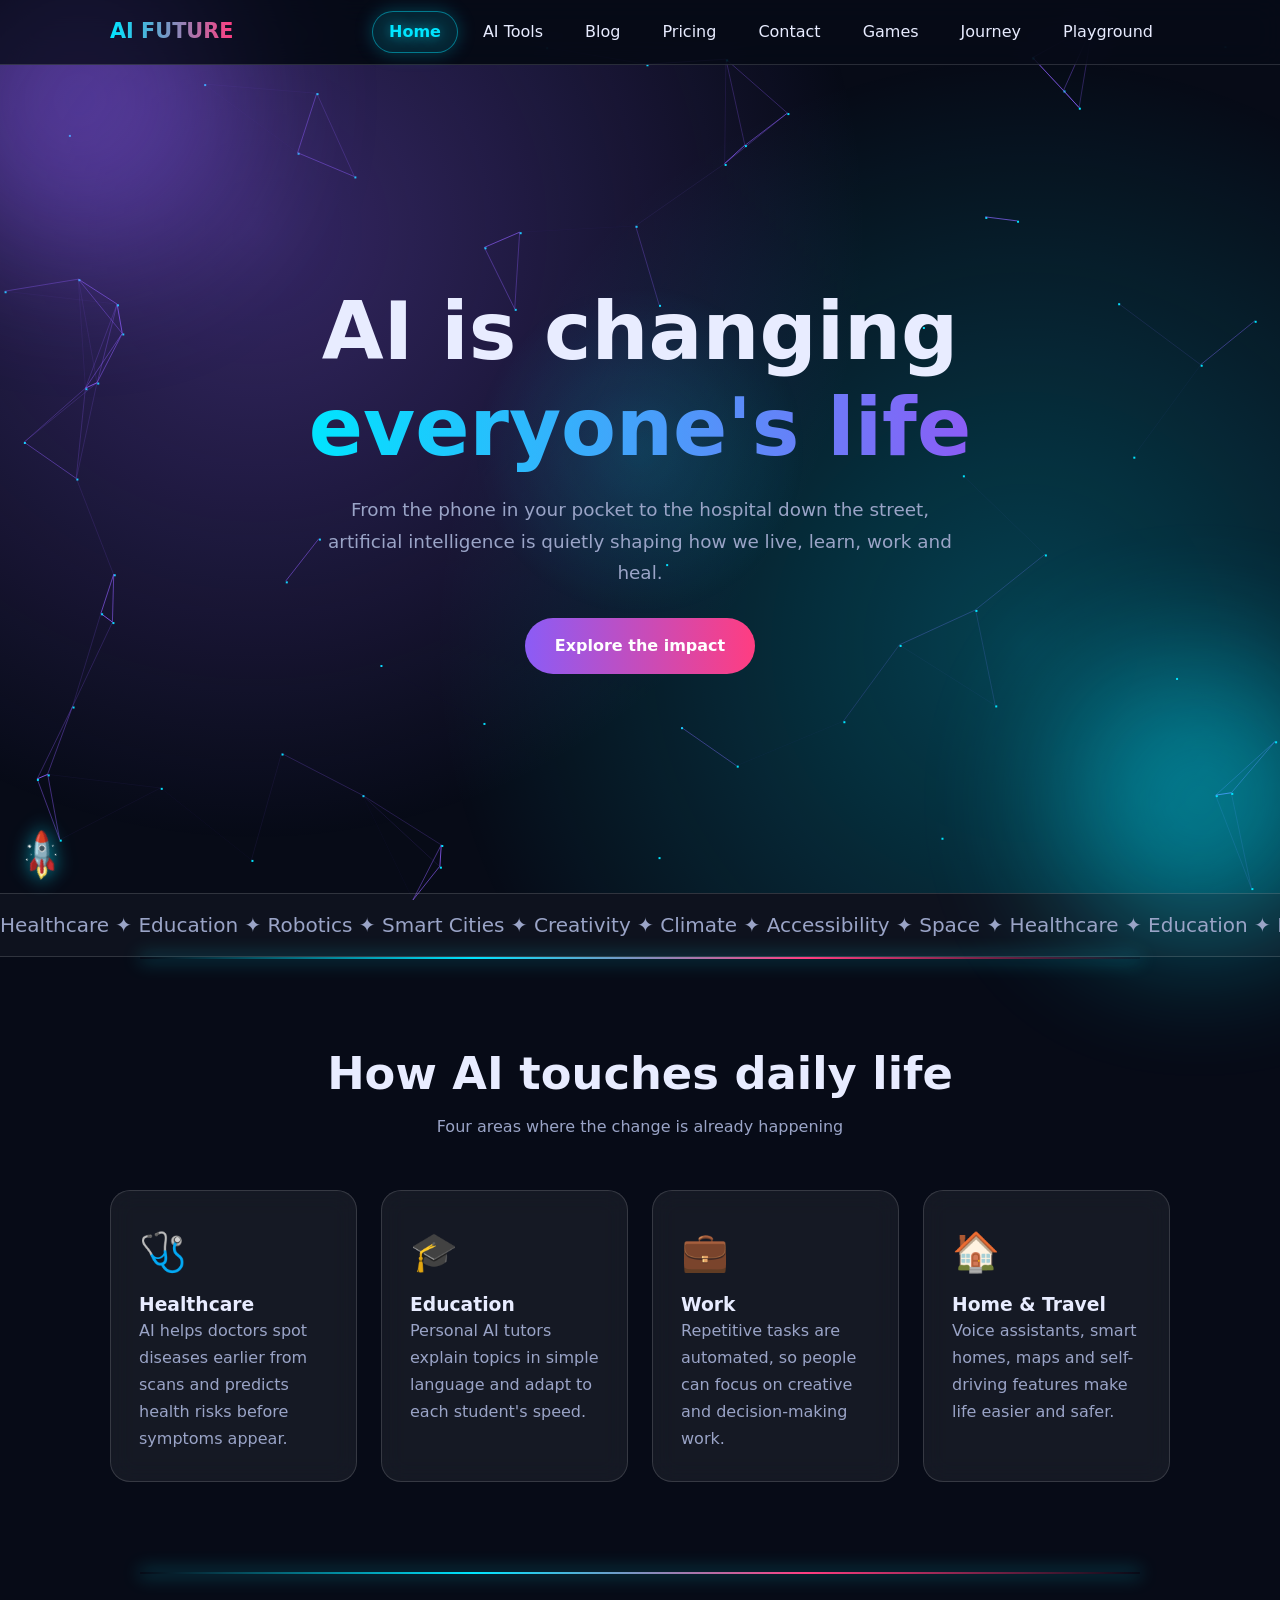
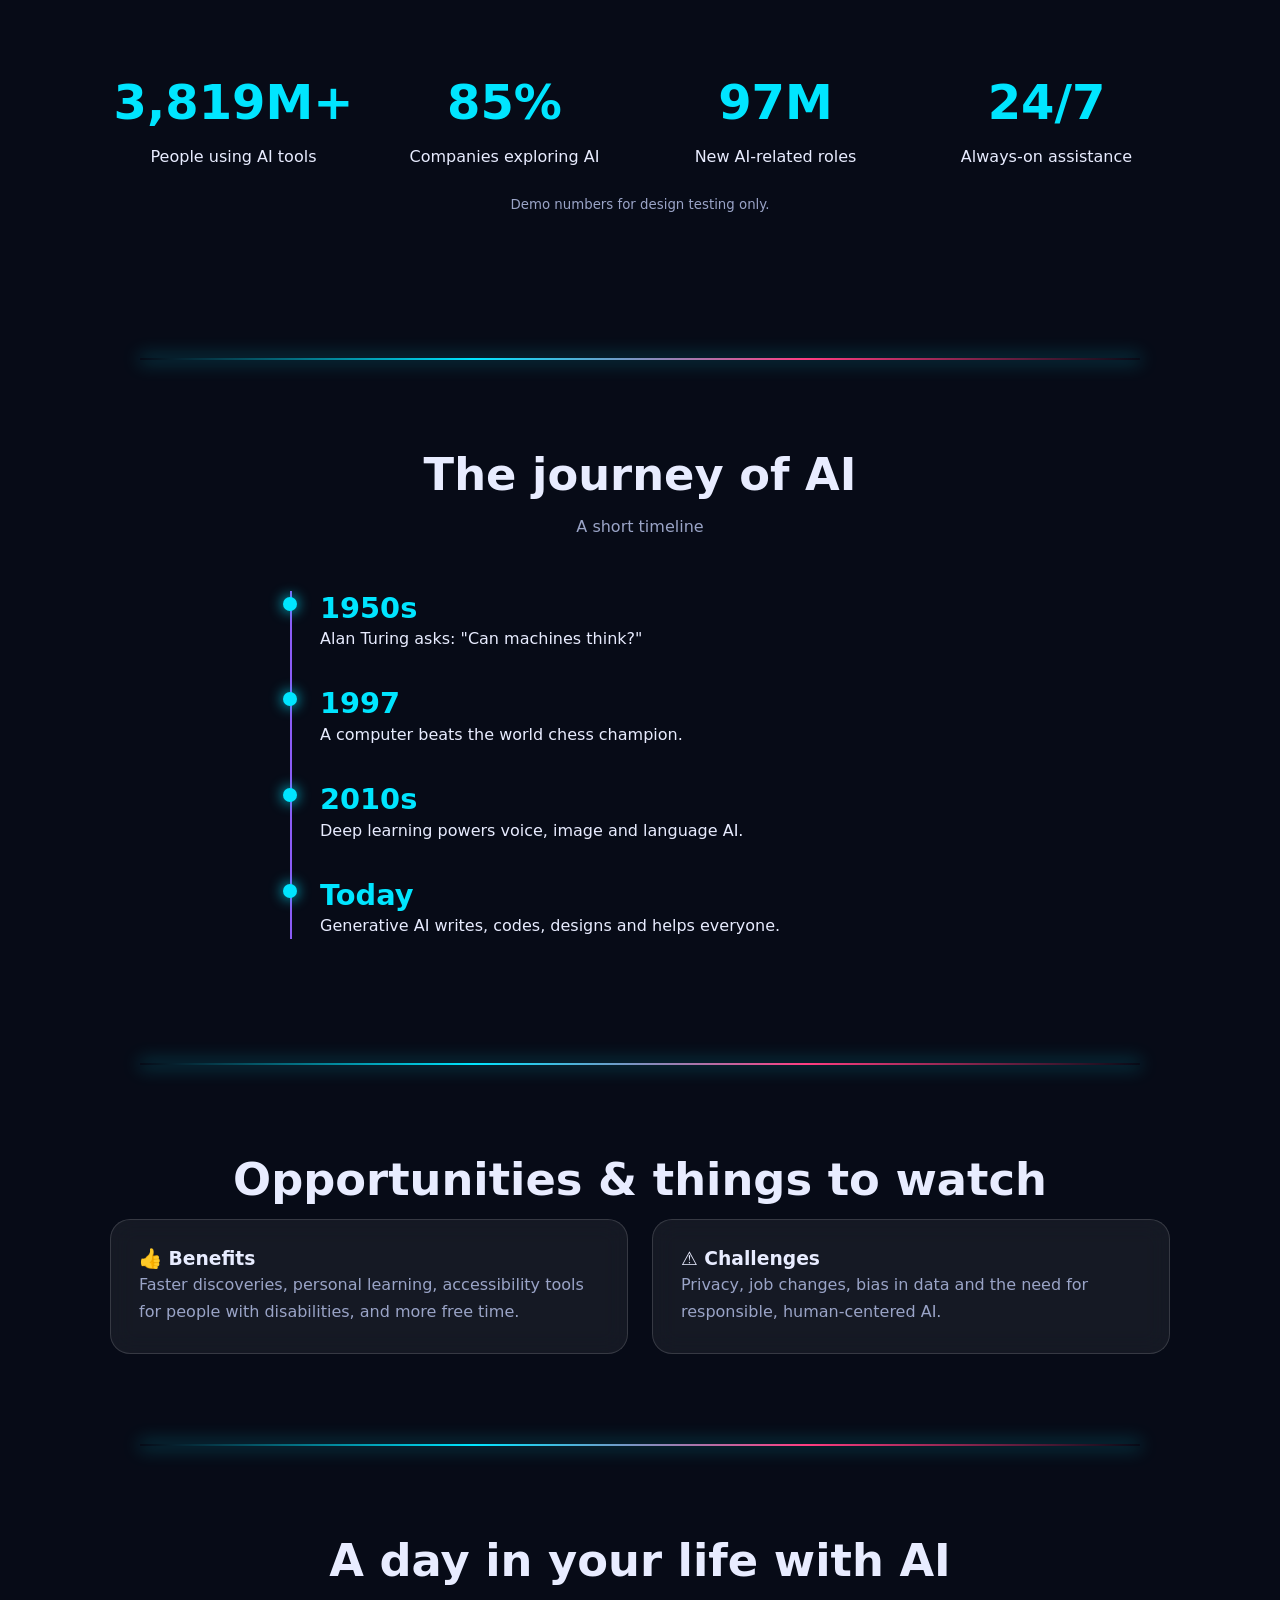
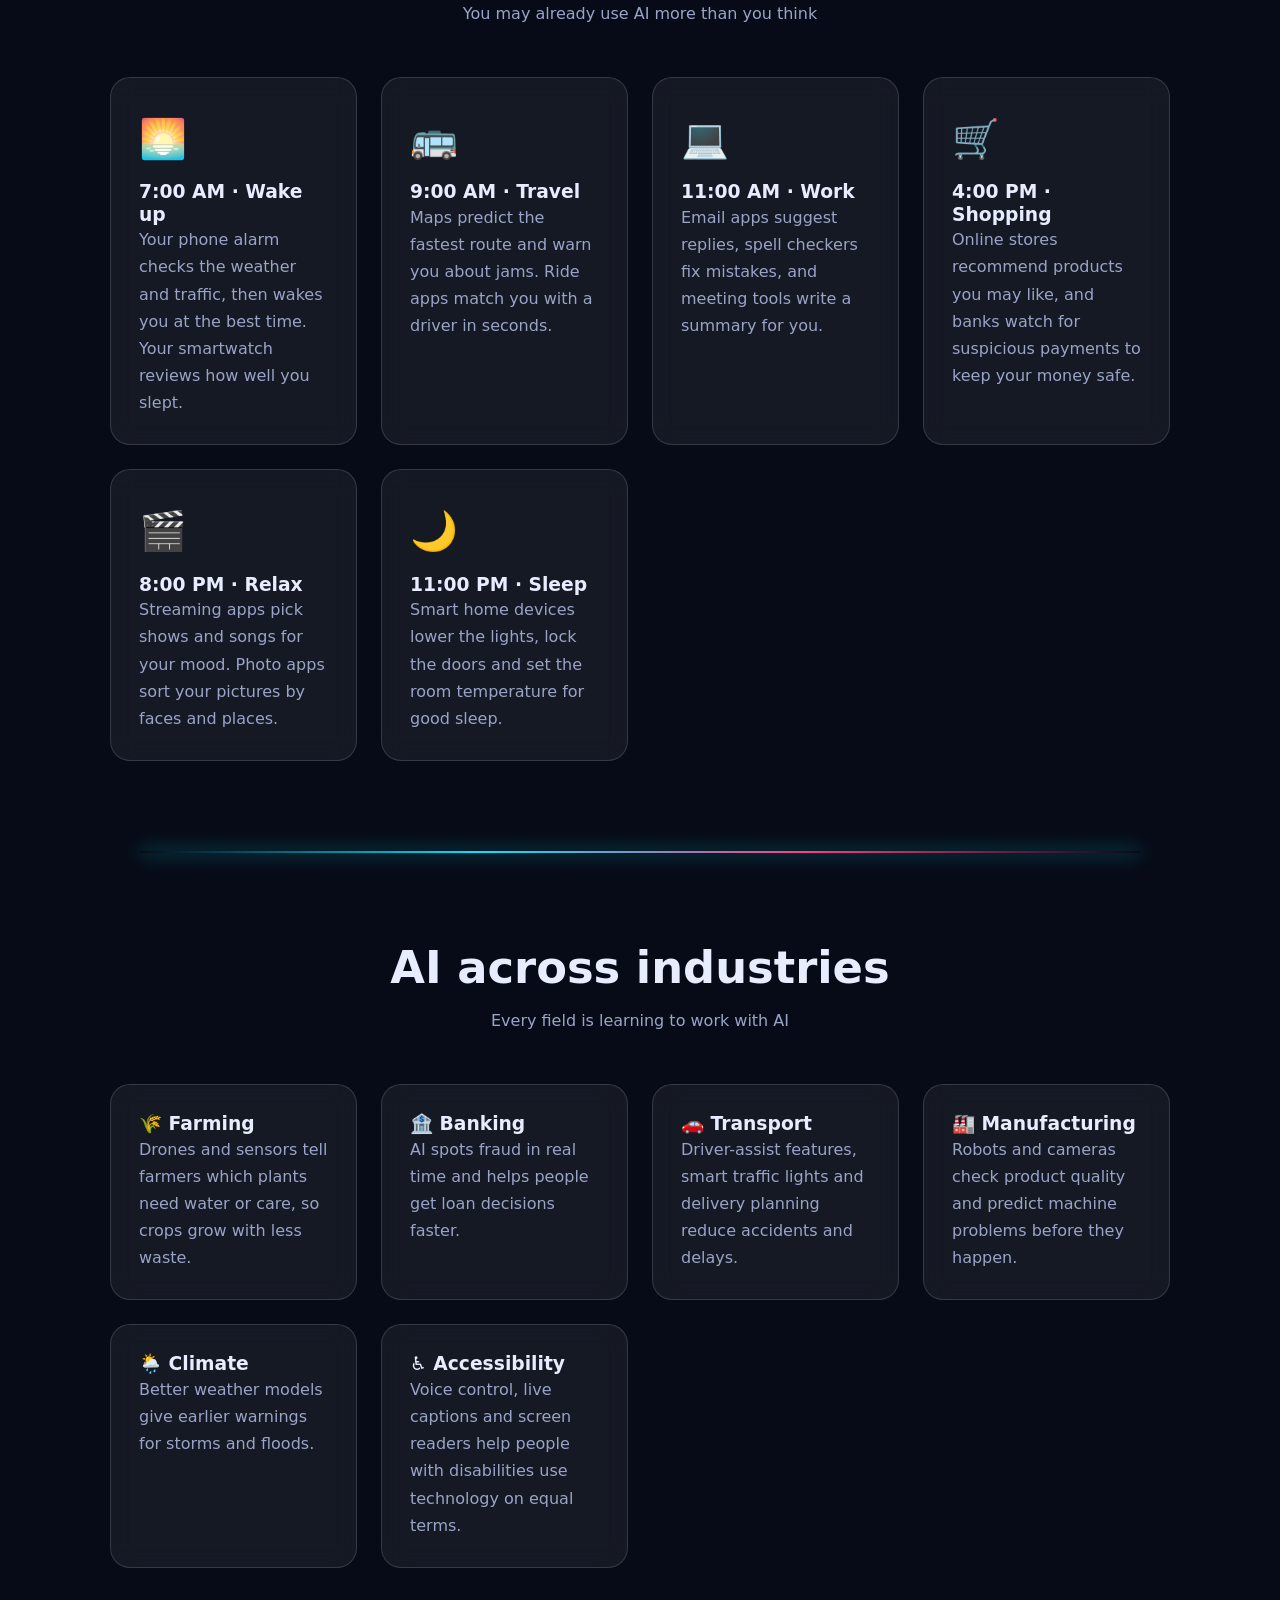
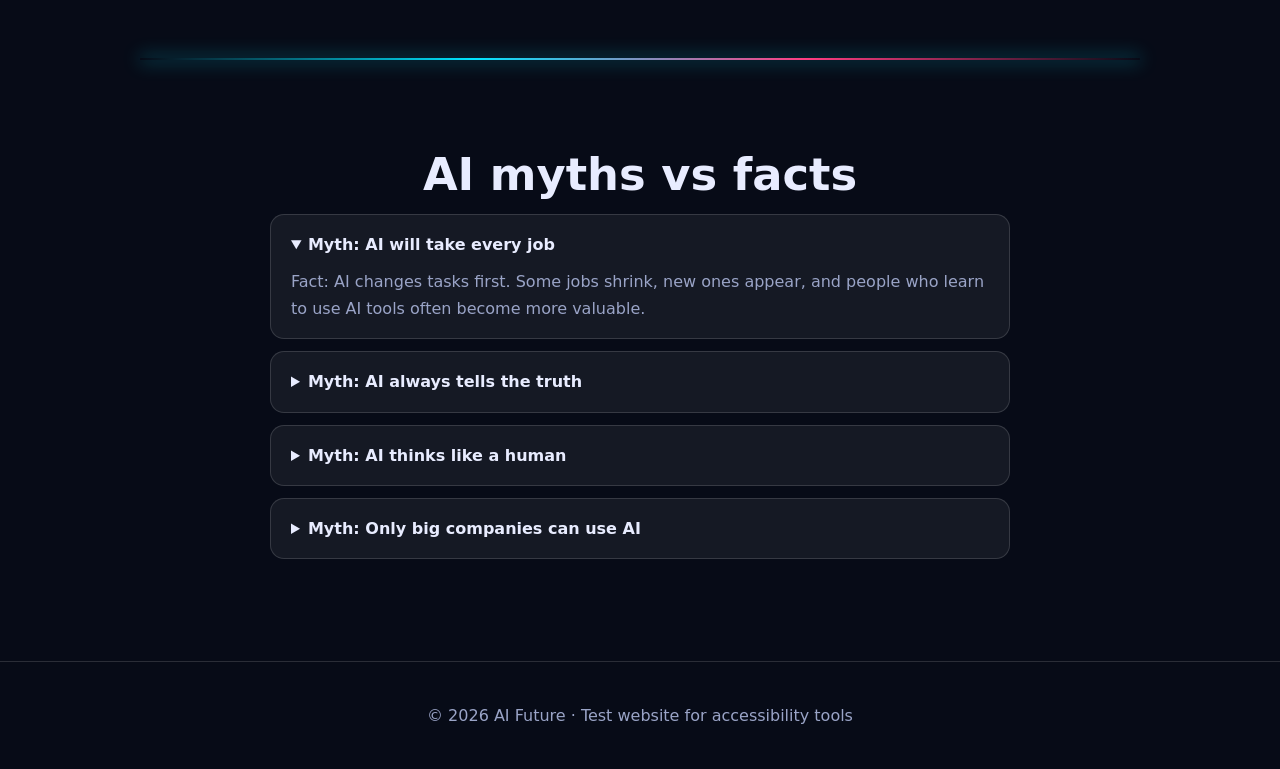
==== commit 4d8bf46d: "fix games.js" ====
--- a/index.html
+++ b/index.html
@@ -22,6 +22,7 @@
         <li><a href="blog.html">Blog</a></li>
         <li><a href="pricing.html">Pricing</a></li>
         <li><a href="contact.html">Contact</a></li>
+        <li><a href="games.html">Games</a></li>
       </ul>
     </div>
   </nav>
--- a/style.css
+++ b/style.css
@@ -70,7 +70,14 @@
 /* Forms and tables (lab page) */
 form{display:grid;gap:16px;max-width:560px}
 label{font-weight:600}
-input,select,textarea{width:100%;padding:12px 14px;border-radius:12px;border:1px solid var(--border);background:rgba(255,255,255,.08);color:var(--text);font-size:1rem}
+input,select,textarea{width:100%;padding:12px 14px;border-radius:12px;border:1px solid rgba(0,229,255,.45);background:rgba(10,18,35,.8);color:var(--text);font-size:1rem;box-shadow:inset 0 0 0 1px rgba(255,255,255,.04),0 0 16px rgba(0,229,255,.12)}
+select{appearance:none;-webkit-appearance:none;-moz-appearance:none;cursor:pointer;padding-right:42px;background-image:linear-gradient(45deg,transparent 50%,var(--c1) 50%),linear-gradient(135deg,var(--c1) 50%,transparent 50%);background-position:calc(100% - 18px) calc(50% - 2px),calc(100% - 12px) calc(50% - 2px);background-size:6px 6px,6px 6px;background-repeat:no-repeat}
+select:focus,input:focus,textarea:focus{border-color:var(--c1);box-shadow:0 0 0 3px rgba(0,229,255,.18),0 0 18px rgba(0,229,255,.18)}
+.job-select-wrap{position:relative}
+.job-select-wrap::after{content:"";position:absolute;right:18px;top:50%;width:10px;height:10px;border-right:2px solid var(--c1);border-bottom:2px solid var(--c1);transform:translateY(-60%) rotate(45deg);pointer-events:none;}
+#job{width:100%;min-height:56px;font-size:1.05rem;font-weight:600;border-radius:16px;padding-left:18px;padding-right:44px;background:linear-gradient(180deg,rgba(11,18,32,.92),rgba(15,23,42,.96));color:var(--text);border:2px solid rgba(0,229,255,.55);box-shadow:0 0 0 1px rgba(255,255,255,.04),0 0 18px rgba(0,229,255,.14);}
+#job option{background:#0d1630;color:var(--text);padding:12px 14px}
+#job option:checked,#job option:hover{background:linear-gradient(90deg,rgba(0,229,255,.25),rgba(139,92,246,.35));color:#fff}
 table{width:100%;border-collapse:collapse}
 th,td{padding:12px;border-bottom:1px solid var(--border);text-align:left}
 .test-img{height:200px;border-radius:16px;background-image:linear-gradient(135deg,#8b5cf6,#00e5ff,#ff3d81);display:flex;align-items:center;justify-content:center;font-weight:700}
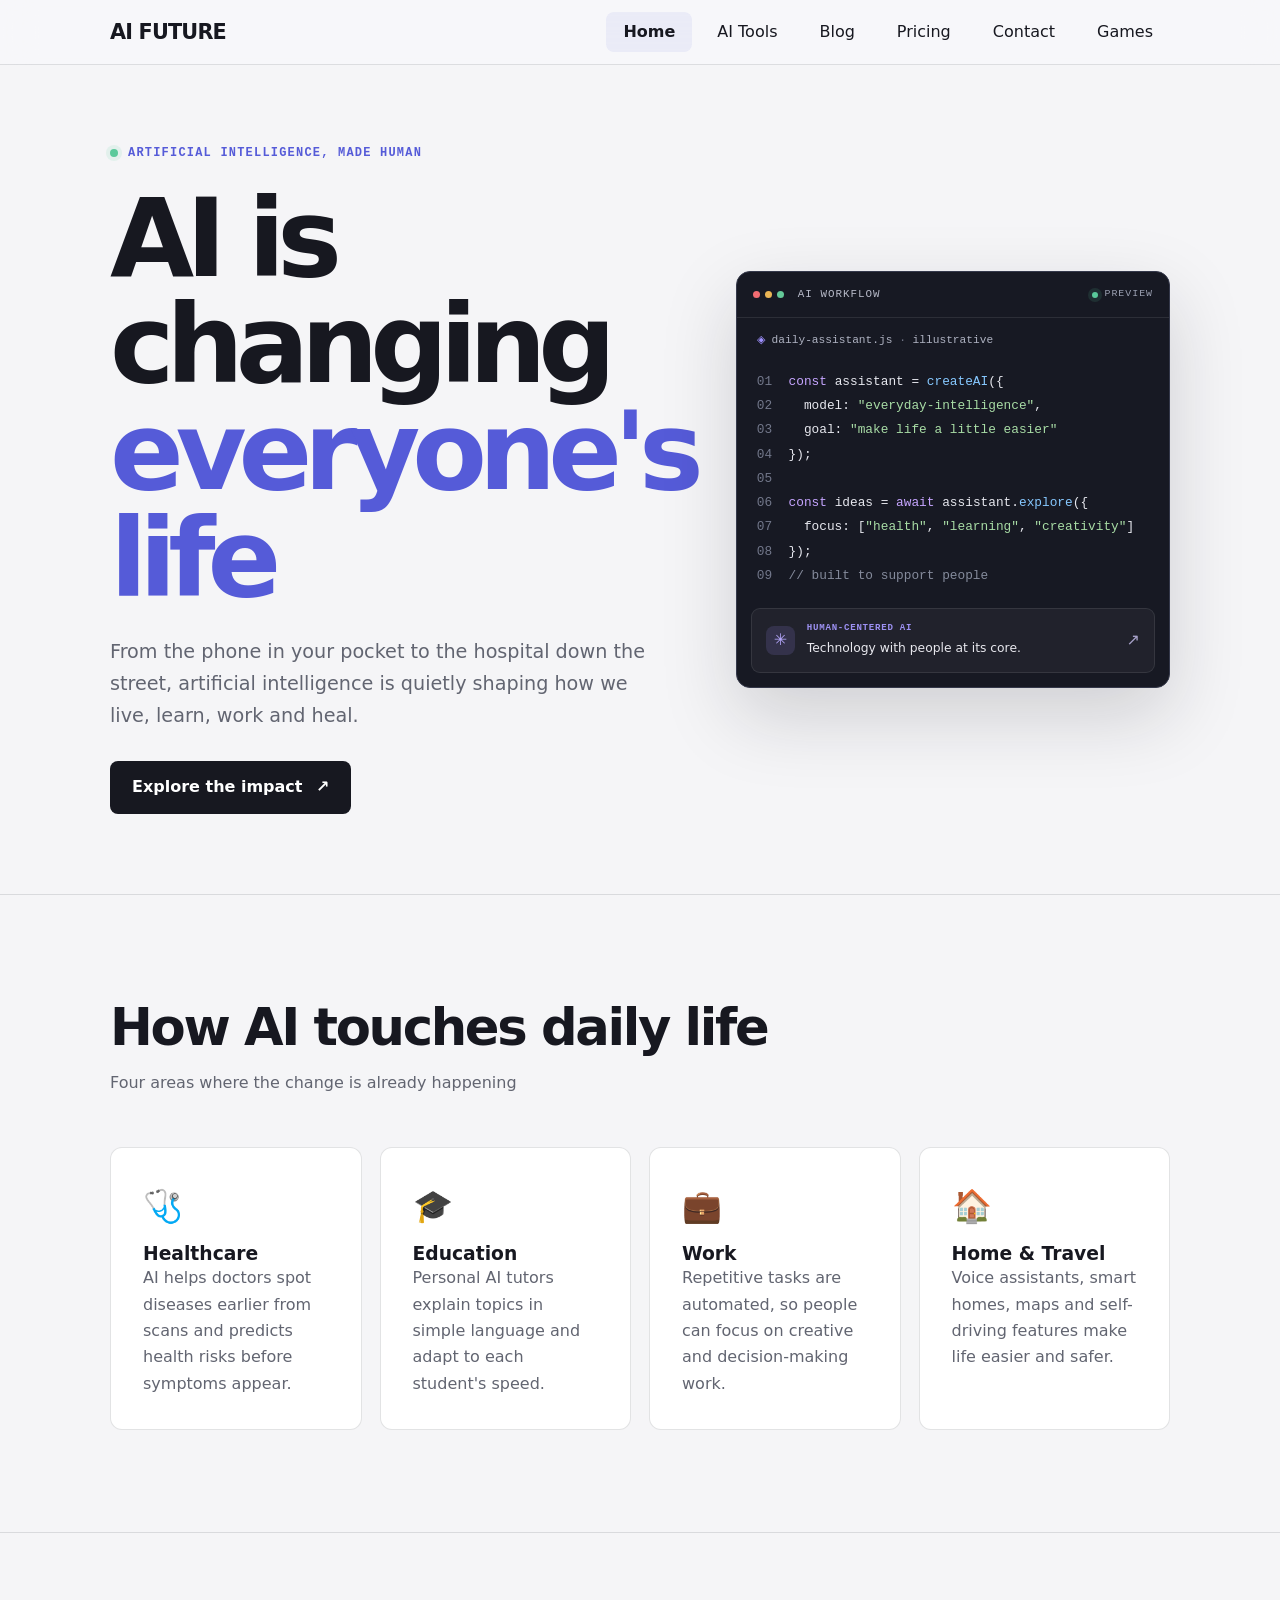
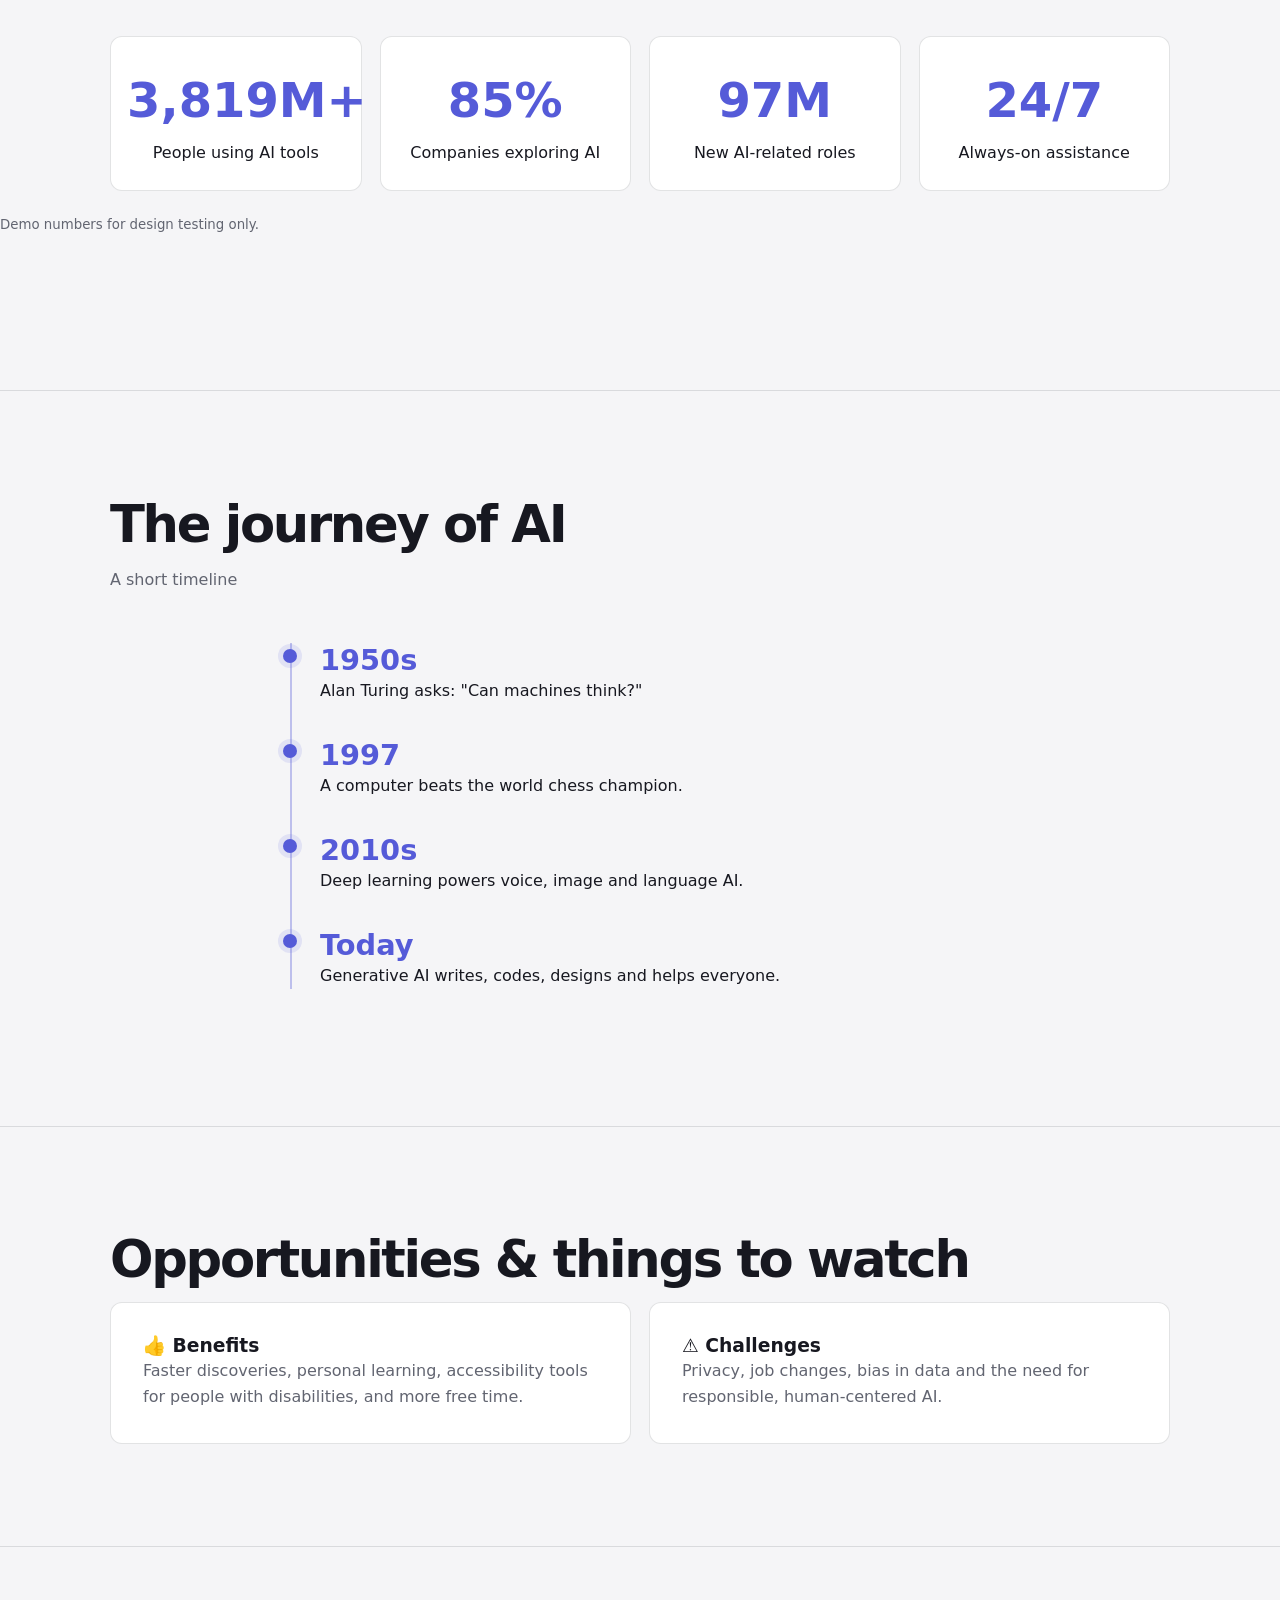
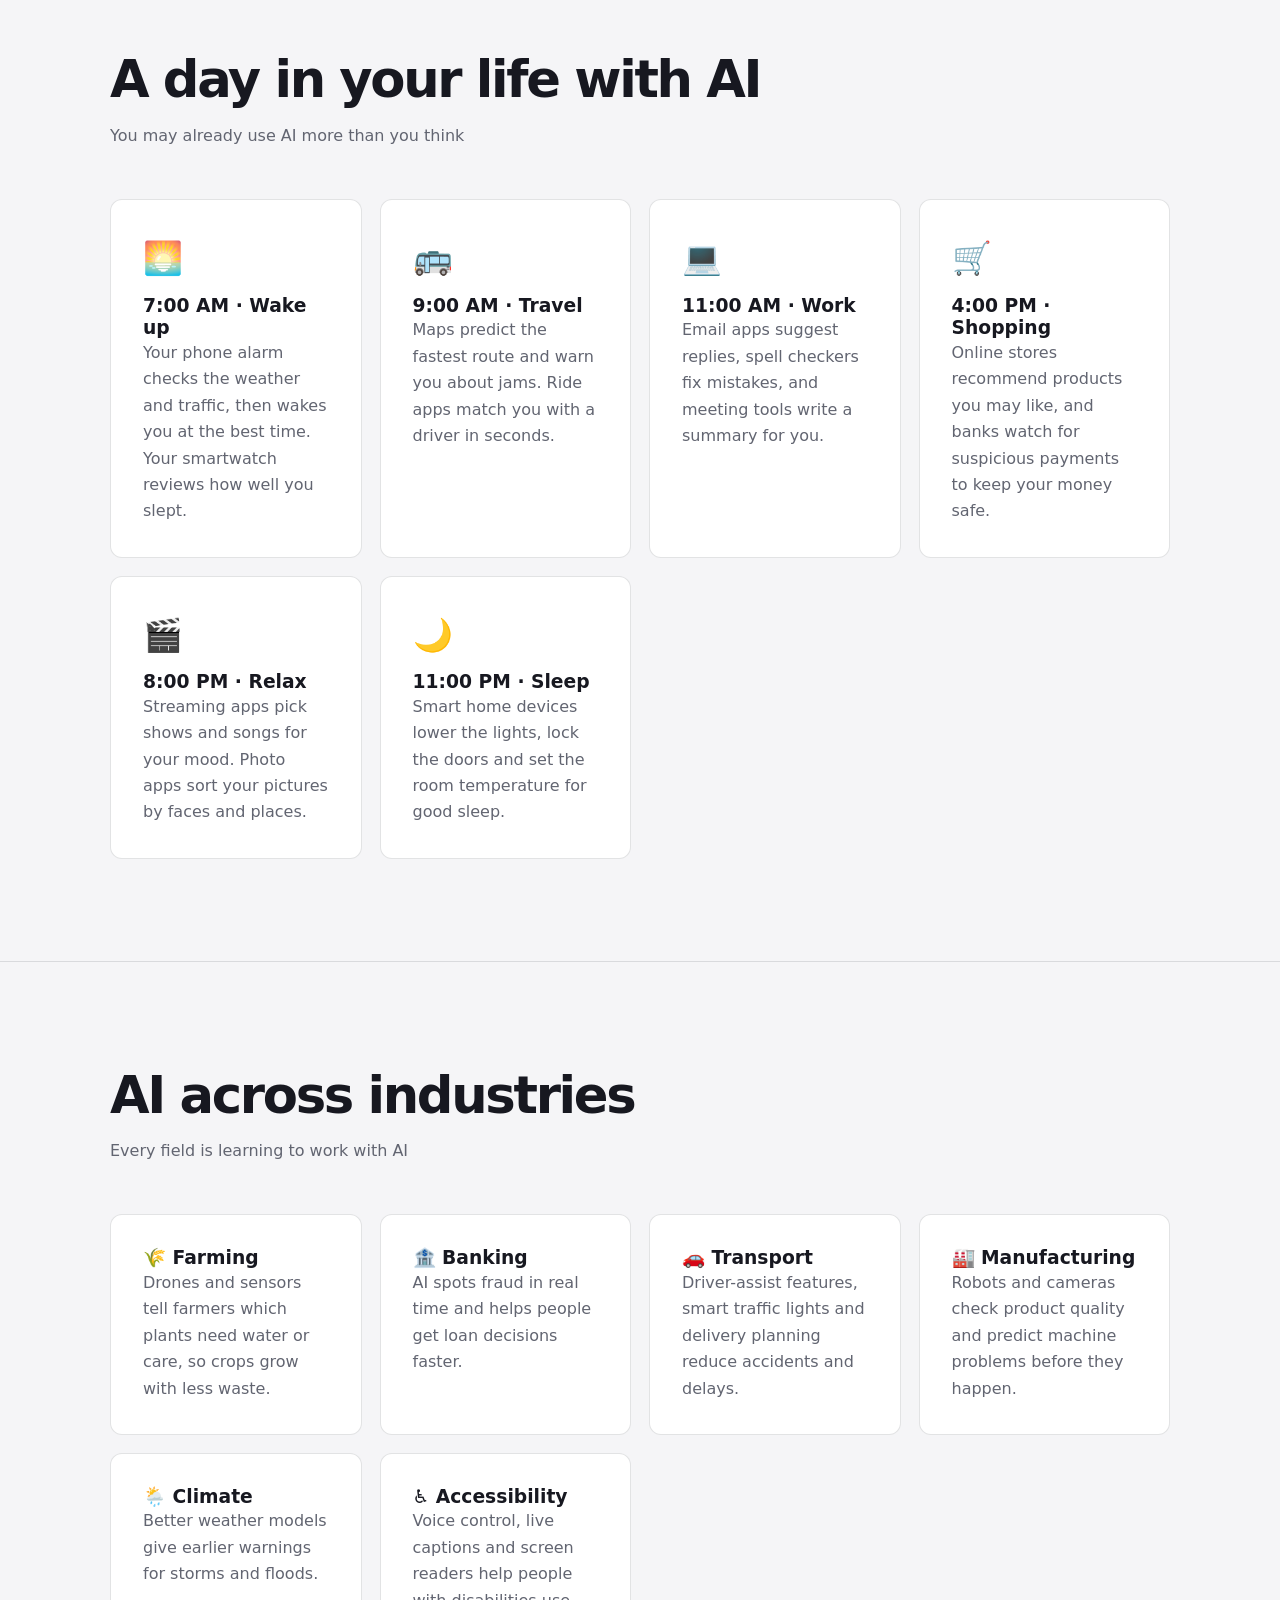
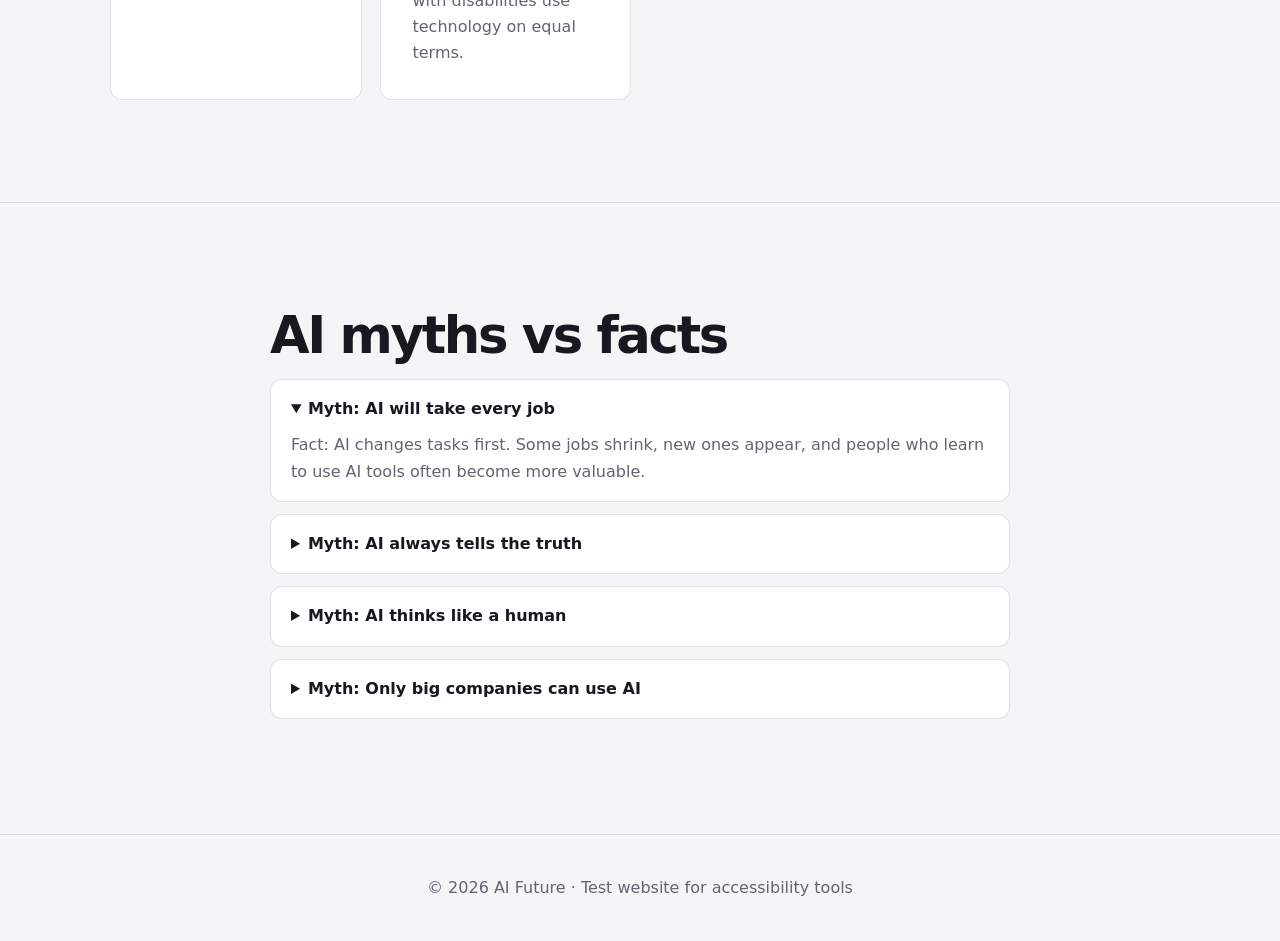
==== commit 71e03c1d: "design changes" ====
--- a/index.html
+++ b/index.html
@@ -32,9 +32,34 @@
       <div class="orb o1 decorative" aria-hidden="true"></div>
       <div class="orb o2 decorative" aria-hidden="true"></div>
       <div class="container">
-        <h1 class="reveal">AI is changing <span class="grad">everyone's life</span></h1>
-        <p class="reveal delay1">From the phone in your pocket to the hospital down the street, artificial intelligence is quietly shaping how we live, learn, work and heal.</p>
-        <a href="#impact" class="btn reveal delay2">Explore the impact</a>
+        <div class="hero-copy">
+          <p class="hero-kicker reveal"><span class="status-dot" aria-hidden="true"></span> Artificial intelligence, made human</p>
+          <h1 class="reveal">AI is changing <span class="grad">everyone's life</span></h1>
+          <p class="reveal delay1">From the phone in your pocket to the hospital down the street, artificial intelligence is quietly shaping how we live, learn, work and heal.</p>
+          <a href="#impact" class="btn reveal delay2">Explore the impact <span aria-hidden="true">↗</span></a>
+        </div>
+        <figure class="ai-console reveal delay1" aria-label="Illustrative AI workflow preview">
+          <div class="console-top">
+            <div class="console-lights" aria-hidden="true"><i></i><i></i><i></i></div>
+            <span>AI WORKFLOW</span>
+            <span class="console-state"><span class="status-dot" aria-hidden="true"></span> PREVIEW</span>
+          </div>
+          <div class="console-file"><span aria-hidden="true">◈</span> daily-assistant.js <span>·</span> illustrative</div>
+          <pre class="code-preview"><code><span class="code-muted">01</span> <span class="code-purple">const</span> assistant = <span class="code-blue">createAI</span>({
+<span class="code-muted">02</span>   model: <span class="code-green">"everyday-intelligence"</span>,
+<span class="code-muted">03</span>   goal: <span class="code-green">"make life a little easier"</span>
+<span class="code-muted">04</span> });
+<span class="code-muted">05</span>
+<span class="code-muted">06</span> <span class="code-purple">const</span> ideas = <span class="code-purple">await</span> assistant.<span class="code-blue">explore</span>({
+<span class="code-muted">07</span>   focus: [<span class="code-green">"health"</span>, <span class="code-green">"learning"</span>, <span class="code-green">"creativity"</span>]
+<span class="code-muted">08</span> });
+<span class="code-muted">09</span> <span class="code-comment">// built to support people</span></code></pre>
+          <figcaption class="console-output">
+            <span class="output-mark" aria-hidden="true">✳</span>
+            <span><small>HUMAN-CENTERED AI</small><strong>Technology with people at its core.</strong></span>
+            <span class="output-arrow" aria-hidden="true">↗</span>
+          </figcaption>
+        </figure>
       </div>
     </header>
 
--- a/style.css
+++ b/style.css
@@ -61,10 +61,9 @@
 .timeline div::before{content:"";position:absolute;left:-37px;top:6px;width:14px;height:14px;border-radius:50%;background:var(--c1);box-shadow:0 0 14px var(--c1)}
 
 /* Scroll reveal animations */
-.reveal{opacity:0;transform:translateY(50px);transition:1s cubic-bezier(.2,.8,.2,1)}
-.reveal.left{transform:translateX(-60px)}
-.reveal.right{transform:translateX(60px)}
-.reveal.show{opacity:1;transform:none}
+.scroll-reveal{opacity:0;transform:translateY(24px);transition:opacity .75s ease,transform .85s cubic-bezier(.2,.75,.25,1)}
+.scroll-reveal.left,.scroll-reveal.right{transform:translateY(24px)}
+.scroll-reveal.show{opacity:1;transform:translateY(0)}
 .delay1{transition-delay:.15s}.delay2{transition-delay:.3s}.delay3{transition-delay:.45s}
 
 /* Forms and tables (lab page) */
@@ -85,7 +84,7 @@
 footer{text-align:center;padding:40px 0;color:var(--muted);border-top:1px solid var(--border)}
 
 @media(max-width:700px){nav ul{gap:14px}}
-@media(prefers-reduced-motion:reduce){*{animation:none!important;transition:none!important}.reveal{opacity:1;transform:none}}
+@media(prefers-reduced-motion:reduce){*{animation:none!important;transition:none!important}.scroll-reveal{opacity:1;transform:none}}
 
 /* ===== New pages ===== */
 nav ul{flex-wrap:wrap;justify-content:flex-end}
@@ -127,7 +126,7 @@
 .info-list{list-style:none}
 .info-list li{margin-bottom:14px}
 
-/* ===== Active menu, rocket, section opening ===== */
+/* ===== Active menu and section opening ===== */
 nav ul{gap:8px}
 nav ul a{position:relative;display:inline-block;padding:6px 16px;border-radius:30px;border:1px solid transparent;transition:color .3s,background .3s,border-color .3s}
 nav ul a::after{content:"";position:absolute;left:16px;right:16px;bottom:2px;height:2px;border-radius:2px;background:linear-gradient(90deg,var(--c1),var(--c3));transform:scaleX(0);transform-origin:left;transition:transform .35s}
@@ -138,19 +137,117 @@
 /* Scroll progress bar */
 #scrollbar{position:fixed;top:0;left:0;height:4px;width:0;z-index:100;background:linear-gradient(90deg,var(--c1),var(--c2),var(--c3));box-shadow:0 0 12px var(--c1)}
 
-/* Rocket */
-#rocket{position:fixed;left:18px;bottom:20px;width:48px;height:48px;border:0;background:none;cursor:pointer;z-index:90;padding:0}
-#rocket .rk{display:block;font-size:2.1rem;line-height:48px;transform:rotate(-45deg);transition:transform .3s;filter:drop-shadow(0 0 10px rgba(0,229,255,.7))}
-#rocket:hover .rk{transform:rotate(-45deg) scale(1.2)}
-#rocket .flame{position:absolute;left:50%;top:78%;width:12px;height:30px;margin-left:-6px;border-radius:50% 50% 50% 50%/20% 20% 80% 80%;background:linear-gradient(#fff,#ffb703,#ff3d81,transparent);filter:blur(1px);opacity:0;transition:opacity .2s;animation:flame .15s infinite alternate;transform-origin:top}
-#rocket.flying .flame{opacity:.95}
-@keyframes flame{to{transform:scaleY(1.5) scaleX(.8)}}
-
-/* Sections open when they come into view */
-section.sec::before{content:"";position:absolute;top:0;left:50%;width:0;height:2px;transform:translateX(-50%);background:linear-gradient(90deg,transparent,var(--c1),var(--c3),transparent);box-shadow:0 0 18px var(--c1);transition:width 1.2s cubic-bezier(.2,.8,.2,1)}
-section.sec.open::before{width:min(90%,1000px)}
-section.sec>.container{opacity:0;transform:perspective(1200px) rotateX(14deg) translateY(70px) scale(.94);transform-origin:top center;filter:blur(8px);transition:opacity 1s ease,transform 1.1s cubic-bezier(.2,.8,.2,1),filter 1s}
-section.sec.open>.container{opacity:1;transform:none;filter:none}
-
-@media(max-width:700px){#rocket{left:8px}}
-@media(prefers-reduced-motion:reduce){section.sec>.container{opacity:1;transform:none;filter:none}#rocket .flame{display:none}}+/* Clean editorial theme and restrained page transitions */
+:root{
+  --bg:#f5f5f7;
+  --text:#171820;
+  --muted:#626571;
+  --c1:#555bd8;
+  --c2:#7771e8;
+  --c3:#bd5a9d;
+  --card:#fff;
+  --border:rgba(23,24,32,.12);
+}
+body{background:var(--bg);color:var(--text);line-height:1.65}
+a{color:#454bc0}
+#particles,.orb{display:none}
+nav{background:rgba(248,248,250,.9);backdrop-filter:blur(16px);border-bottom-color:var(--border)}
+nav a{color:var(--text)}
+.logo{background:none;color:var(--text);-webkit-text-fill-color:currentColor;letter-spacing:-.04em}
+nav ul a{border-radius:8px}
+nav ul a[aria-current="page"]{color:var(--text);background:rgba(85,91,216,.08);border-color:transparent;text-shadow:none;box-shadow:none}
+nav ul a::after{background:var(--c1)}
+.hero{min-height:min(820px,calc(100svh - 64px));background:none;text-align:left;padding:80px 0}
+.hero .container{width:100%}
+.hero h1{max-width:1000px;font-size:clamp(3.4rem,8.5vw,7.4rem);letter-spacing:-.075em;line-height:.98;margin:0 0 28px}
+.grad{background:none;color:var(--c1);-webkit-text-fill-color:currentColor;animation:none}
+.hero p{margin:0 0 30px;max-width:560px;font-size:clamp(1rem,1.5vw,1.2rem);color:var(--muted)}
+.btn{border-radius:8px;background:var(--text);color:#fff;padding:13px 22px;transition:background-color .25s ease,transform .25s ease}
+.btn:hover{transform:translateY(-2px);background:var(--c1);box-shadow:0 8px 18px rgba(23,24,32,.12)}
+section{padding:clamp(64px,8vw,104px) 0;border-top:1px solid var(--border)}
+.section-title{text-align:left;letter-spacing:-.045em;font-size:clamp(2rem,4.5vw,3.2rem)}
+.section-sub{text-align:left;max-width:680px;margin-left:0}
+.grid{gap:18px}
+.card,.sc,.gpanel,.faq details{background:var(--card);border:1px solid var(--border);border-radius:12px;backdrop-filter:none;box-shadow:none}
+.card{padding:clamp(22px,3vw,32px);transition:transform .45s cubic-bezier(.2,.75,.25,1),border-color .3s,box-shadow .3s}
+.card:hover{transform:translateY(-4px);border-color:rgba(85,91,216,.34);box-shadow:0 12px 30px rgba(23,24,32,.07)}
+.card p,.faq details p{color:var(--muted)}
+.card .icon{font-size:2rem}
+.stat b,.price,.article h3,.timeline h3,.sc b{color:var(--c1)}
+.stat{padding:24px 16px;border:1px solid var(--border);border-radius:12px;background:var(--card)}
+.timeline{border-color:rgba(85,91,216,.35)}
+.timeline div::before{background:var(--c1);box-shadow:0 0 0 5px rgba(85,91,216,.12)}
+.delay1{transition-delay:.1s}.delay2{transition-delay:.18s}.delay3{transition-delay:.26s}
+.page-head{padding:clamp(56px,8vw,100px) 0 24px;text-align:left}
+.page-head h1{font-size:clamp(3rem,7vw,6rem);letter-spacing:-.07em}
+.article-wrap{max-width:860px}
+.article{padding-bottom:46px;border-bottom:1px solid var(--border)}
+.article img,.card-img{border-radius:10px}
+.article h2{letter-spacing:-.04em}
+.article .meta,.tag{color:var(--muted)}
+.tag{border-color:var(--border)}
+blockquote{border-left:2px solid var(--c1);background:#f0f0f5;border-radius:0 8px 8px 0}
+.plan.featured{border-color:var(--c1);box-shadow:0 12px 30px rgba(23,24,32,.08)}
+.badge{background:var(--c1);border-radius:6px}
+input,select,textarea,#job{background:#fff;color:var(--text);border-color:var(--border);box-shadow:none}
+select{background-color:#fff}
+#job option{background:#fff;color:var(--text)}
+.job-select-wrap::after{border-color:var(--c1)}
+select:focus,input:focus,textarea:focus{border-color:var(--c1);box-shadow:0 0 0 3px rgba(85,91,216,.12)}
+fieldset{border-color:var(--border)}
+footer{color:var(--muted);border-top-color:var(--border)}
+#scrollbar{height:2px;background:var(--c1);box-shadow:none}
+.sc.total{background:#ececf5}
+.tab,.cell,.ch,.dpad button{background:#fff;color:var(--text);border-color:var(--border)}
+.tab[aria-selected=true]{background:var(--text);color:#fff;border-color:var(--text);box-shadow:none}
+.gpanel{color:var(--text)}
+.mc .f{background:linear-gradient(135deg,#555bd8,#7771e8)}
+.mc .b,.target,#sc{background:#f0f0f5;color:var(--text)}
+.rbox.idle{background:#555bd8}
+.rbox.wait{background:#b54755}
+.rbox.go{background:#357d5b}
+
+/* AI platform hero preview */
+.hero .container{display:grid;grid-template-columns:minmax(0,1.05fr) minmax(340px,.85fr);gap:clamp(36px,7vw,100px);align-items:center}
+.hero-copy{min-width:0}
+.hero-kicker{display:flex;align-items:center;gap:10px;margin:0 0 24px!important;color:var(--c1)!important;font:600 .75rem/1.4 Consolas,"SFMono-Regular",monospace!important;letter-spacing:.1em;text-transform:uppercase}
+.status-dot{display:inline-block;width:8px;height:8px;flex:0 0 8px;border-radius:50%;background:#59c99a;box-shadow:0 0 0 4px rgba(89,201,154,.12)}
+.hero-copy h1{margin-bottom:24px}
+.hero-copy .btn span{display:inline-block;margin-left:8px;transition:transform .25s ease}
+.hero-copy .btn:hover span{transform:translate(2px,-2px)}
+.ai-console{position:relative;overflow:hidden;margin:0;border:1px solid #34384a;border-radius:14px;background:#171923;color:#f1f2f7;box-shadow:0 28px 75px rgba(22,24,38,.17);font-family:Consolas,"SFMono-Regular",monospace;transform:rotate(1.2deg);transition:transform .5s cubic-bezier(.2,.75,.25,1),box-shadow .5s ease}
+.ai-console:hover{transform:rotate(0) translateY(-4px);box-shadow:0 34px 85px rgba(22,24,38,.23)}
+.console-top{height:46px;display:flex;align-items:center;gap:14px;padding:0 16px;border-bottom:1px solid rgba(255,255,255,.09);color:#b7bac8;font-size:.68rem;letter-spacing:.09em}
+.console-lights{display:flex;gap:5px}
+.console-lights i{width:7px;height:7px;border-radius:50%;background:#f16b71}
+.console-lights i:nth-child(2){background:#e9b454}
+.console-lights i:nth-child(3){background:#64c998}
+.console-state{display:flex;align-items:center;gap:7px;margin-left:auto;color:#9ba0b2;font-size:.62rem}
+.console-state .status-dot{width:6px;height:6px;flex-basis:6px}
+.console-file{padding:13px 20px 8px;color:#afb3c2;font-size:.7rem}
+.console-file span:first-child{color:#9f91ff}
+.console-file span:last-child{color:#6f7485}
+.code-preview{overflow-x:auto;margin:0;padding:12px 20px 20px;color:#e7e8ef;font:clamp(.67rem,1vw,.8rem)/1.9 Consolas,"SFMono-Regular",monospace;tab-size:2}
+.code-muted{display:inline-block;width:24px;color:#73788b;user-select:none}
+.code-purple{color:#c6a5ff}
+.code-blue{color:#86c8ff}
+.code-green{color:#a8dca5}
+.code-comment{color:#858b9c}
+.console-output{display:flex;align-items:center;gap:12px;margin:0 14px 14px;padding:13px 14px;border:1px solid rgba(255,255,255,.09);border-radius:9px;background:rgba(255,255,255,.045);font-family:'Segoe UI',system-ui,sans-serif}
+.output-mark{display:grid;width:29px;height:29px;flex:0 0 29px;place-items:center;border-radius:8px;background:rgba(159,145,255,.15);color:#b7a9ff}
+.console-output small,.console-output strong{display:block}
+.console-output small{margin-bottom:3px;color:#9d91f3;font:600 .57rem/1.4 Consolas,"SFMono-Regular",monospace;letter-spacing:.08em}
+.console-output strong{color:#e8e8ee;font-size:.77rem;font-weight:500}
+.output-arrow{margin-left:auto;color:#a8a2c9}
+
+@media(max-width:820px){
+  .hero{min-height:calc(82svh - 64px);padding:60px 0}
+  .hero h1{font-size:clamp(3rem,13vw,5rem)}
+  .section-sub{margin-bottom:32px}
+  .hero .container{grid-template-columns:1fr;gap:42px}
+  .ai-console{width:min(100%,540px);justify-self:center;transform:none}
+}
+@media(prefers-reduced-motion:reduce){
+  .scroll-reveal{opacity:1;transform:none;transition:none}
+  .ai-console,.hero-copy .btn span{transition:none}
+}
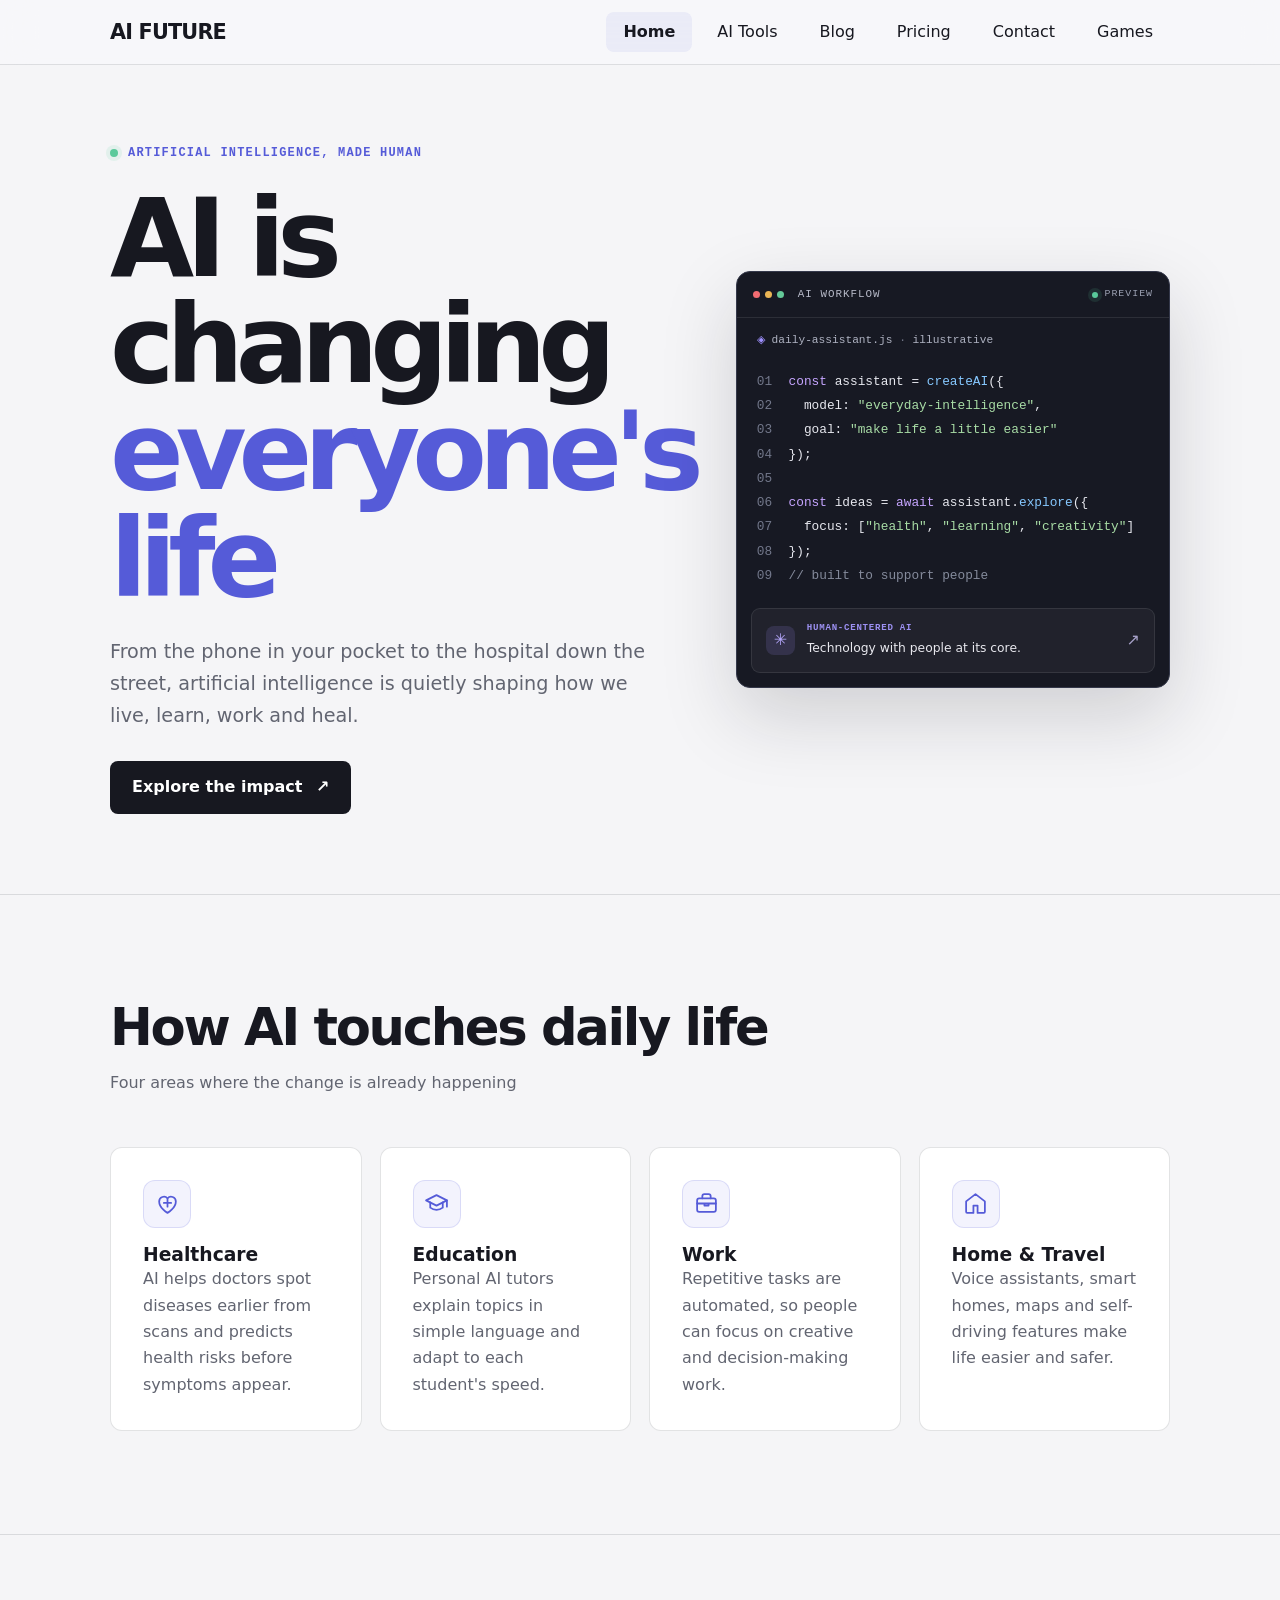
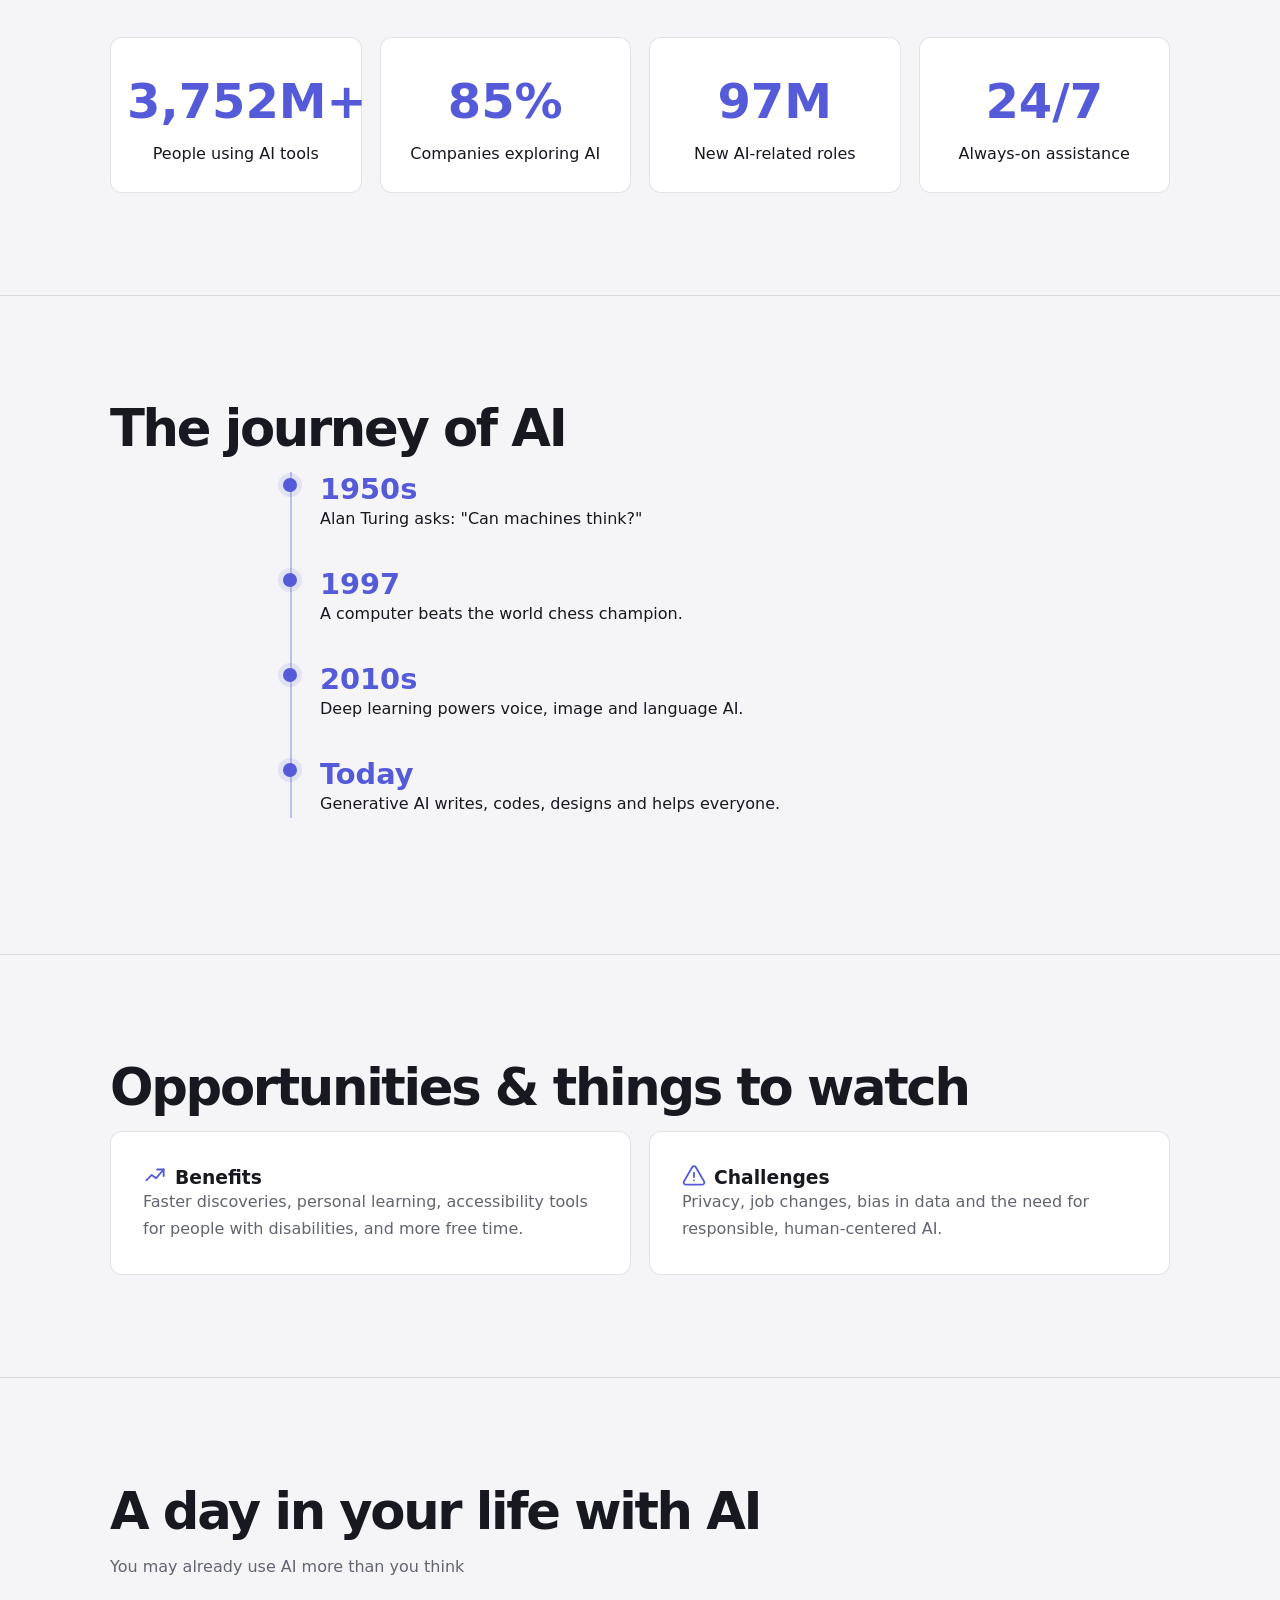
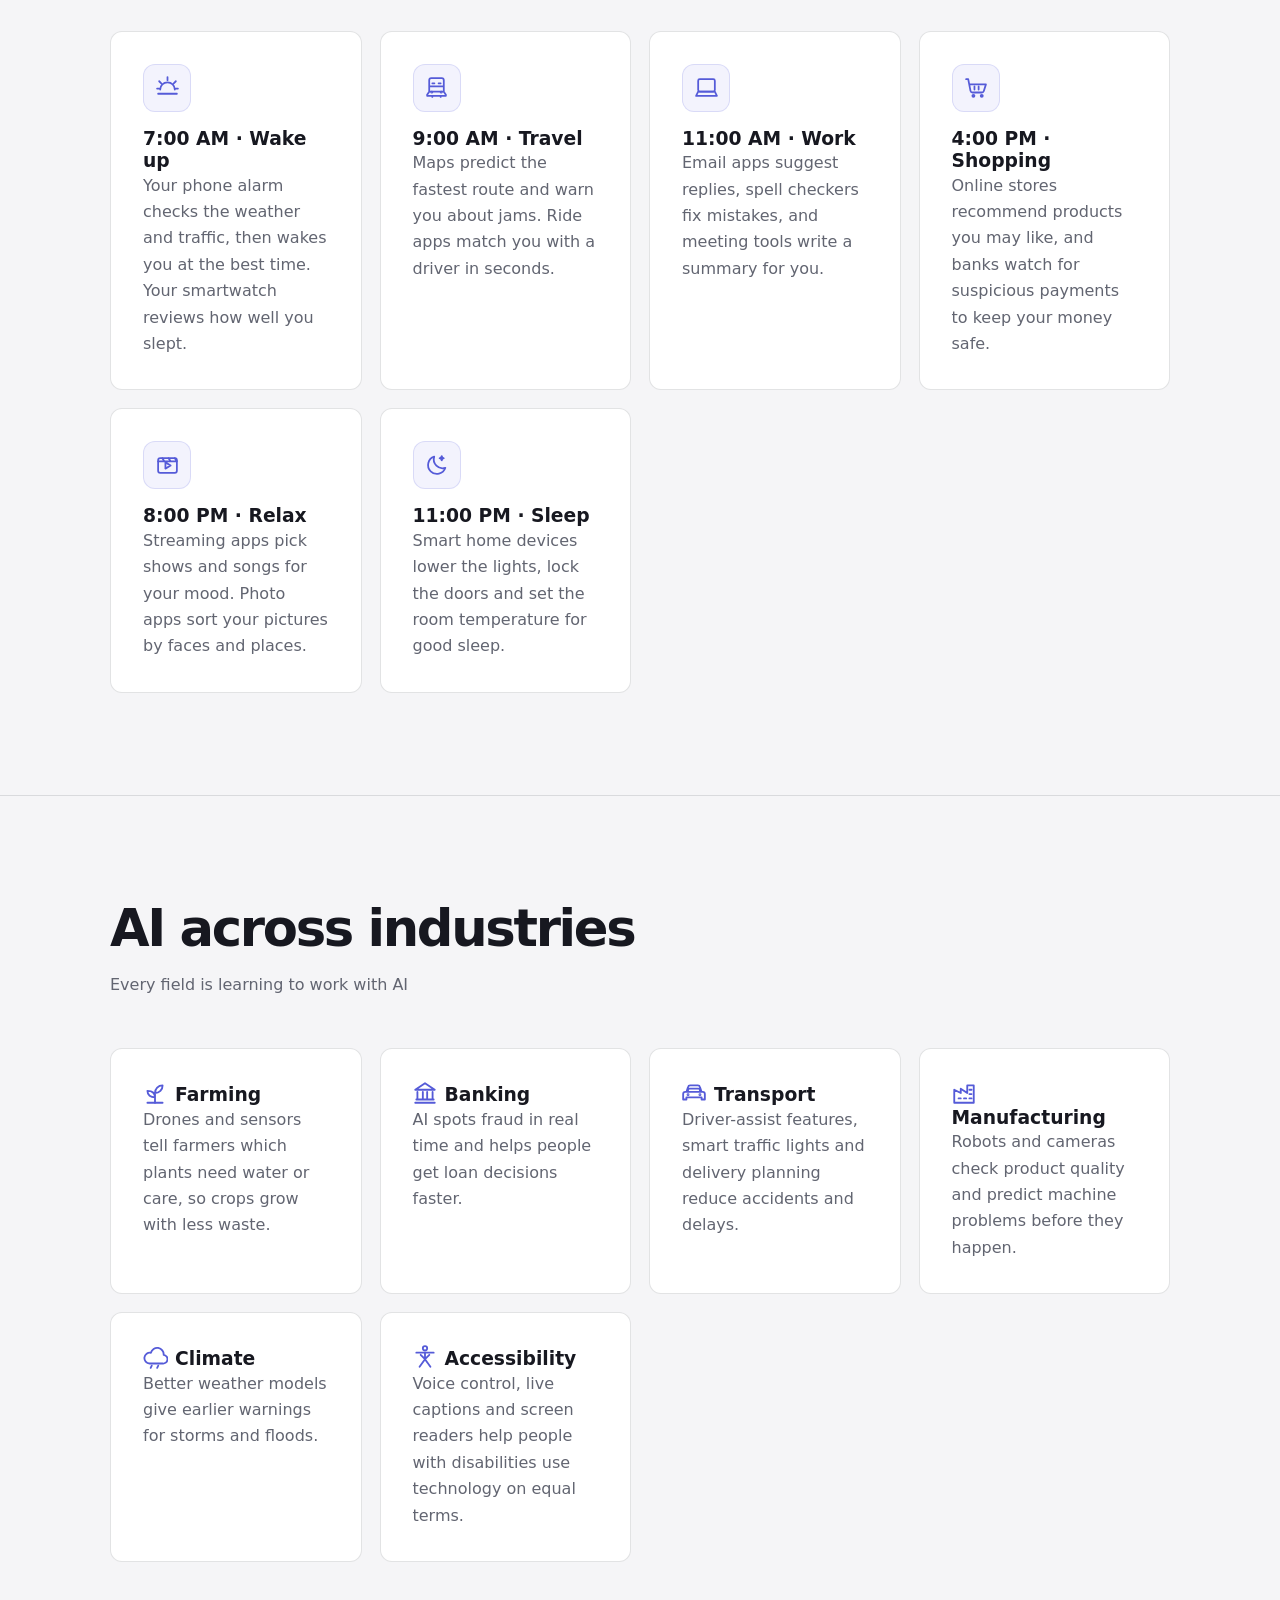
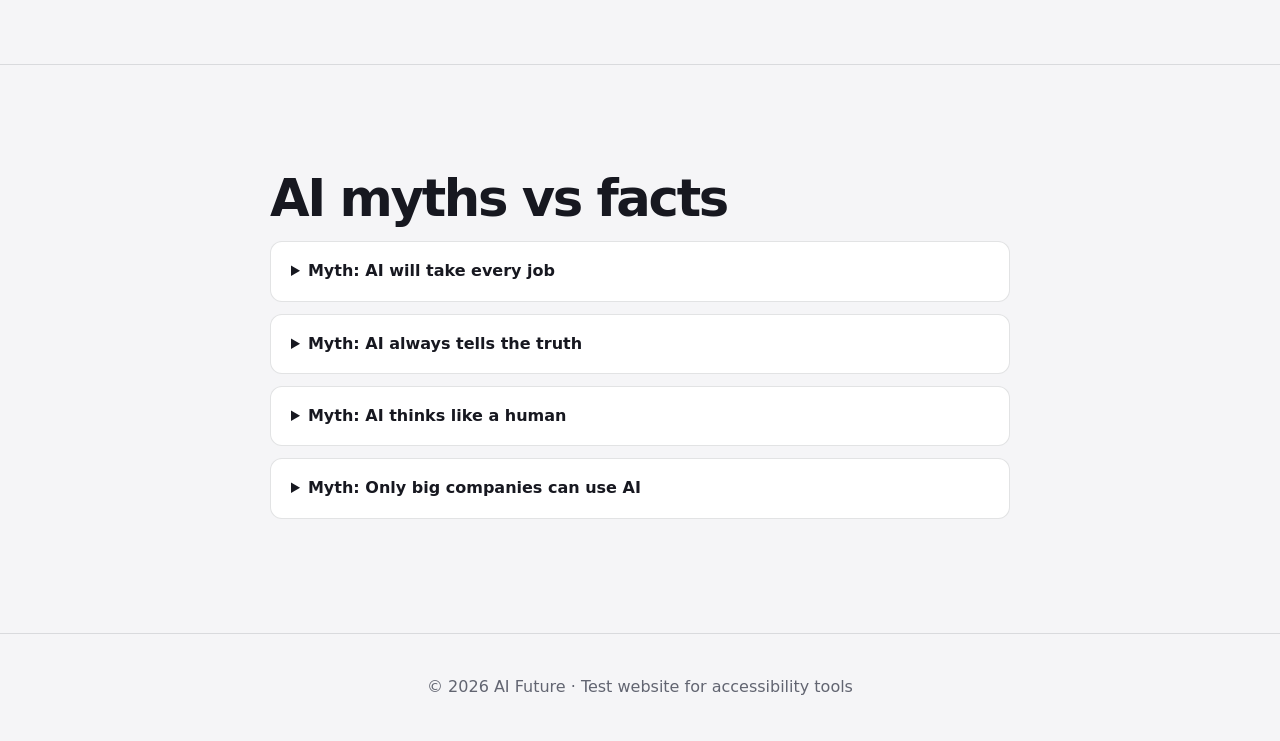
==== commit 1e227d86: "design changes" ====
--- a/index.html
+++ b/index.html
@@ -68,10 +68,10 @@
         <h2 class="section-title reveal">How AI touches daily life</h2>
         <p class="section-sub reveal">Four areas where the change is already happening</p>
         <div class="grid">
-          <article class="card reveal delay1"><div class="icon" aria-hidden="true">🩺</div><h3>Healthcare</h3><p>AI helps doctors spot diseases earlier from scans and predicts health risks before symptoms appear.</p></article>
-          <article class="card reveal delay2"><div class="icon" aria-hidden="true">🎓</div><h3>Education</h3><p>Personal AI tutors explain topics in simple language and adapt to each student's speed.</p></article>
-          <article class="card reveal delay3"><div class="icon" aria-hidden="true">💼</div><h3>Work</h3><p>Repetitive tasks are automated, so people can focus on creative and decision-making work.</p></article>
-          <article class="card reveal delay1"><div class="icon" aria-hidden="true">🏠</div><h3>Home & Travel</h3><p>Voice assistants, smart homes, maps and self-driving features make life easier and safer.</p></article>
+          <article class="card reveal delay1"><div class="icon" data-icon="medical" aria-hidden="true"></div><h3>Healthcare</h3><p>AI helps doctors spot diseases earlier from scans and predicts health risks before symptoms appear.</p></article>
+          <article class="card reveal delay2"><div class="icon" data-icon="education" aria-hidden="true"></div><h3>Education</h3><p>Personal AI tutors explain topics in simple language and adapt to each student's speed.</p></article>
+          <article class="card reveal delay3"><div class="icon" data-icon="work" aria-hidden="true"></div><h3>Work</h3><p>Repetitive tasks are automated, so people can focus on creative and decision-making work.</p></article>
+          <article class="card reveal delay1"><div class="icon" data-icon="home" aria-hidden="true"></div><h3>Home & Travel</h3><p>Voice assistants, smart homes, maps and self-driving features make life easier and safer.</p></article>
         </div>
       </div>
     </section>
@@ -83,13 +83,12 @@
         <div class="stat reveal delay2"><b data-count="97" data-suffix="M">0</b>New AI-related roles</div>
         <div class="stat reveal delay3"><b data-count="24" data-suffix="/7">0</b>Always-on assistance</div>
       </div>
-      <p class="section-sub reveal" style="margin-top:20px"><small>Demo numbers for design testing only.</small></p>
+
     </section>
 
     <section>
       <div class="container">
         <h2 class="section-title reveal">The journey of AI</h2>
-        <p class="section-sub reveal">A short timeline</p>
         <div class="timeline">
           <div class="reveal left"><h3>1950s</h3><p>Alan Turing asks: "Can machines think?"</p></div>
           <div class="reveal left"><h3>1997</h3><p>A computer beats the world chess champion.</p></div>
@@ -103,8 +102,8 @@
       <div class="container">
         <h2 class="section-title reveal">Opportunities & things to watch</h2>
         <div class="grid">
-          <div class="card reveal left"><h3>👍 Benefits</h3><p>Faster discoveries, personal learning, accessibility tools for people with disabilities, and more free time.</p></div>
-          <div class="card reveal right"><h3>⚠️ Challenges</h3><p>Privacy, job changes, bias in data and the need for responsible, human-centered AI.</p></div>
+          <div class="card reveal left"><h3><span class="heading-icon" data-icon="benefit"></span>Benefits</h3><p>Faster discoveries, personal learning, accessibility tools for people with disabilities, and more free time.</p></div>
+          <div class="card reveal right"><h3><span class="heading-icon" data-icon="warning"></span>Challenges</h3><p>Privacy, job changes, bias in data and the need for responsible, human-centered AI.</p></div>
         </div>
       </div>
     </section>
@@ -115,12 +114,12 @@
         <h2 class="section-title reveal">A day in your life with AI</h2>
         <p class="section-sub reveal">You may already use AI more than you think</p>
         <div class="grid">
-          <article class="card reveal delay1"><div class="icon" aria-hidden="true">🌅</div><h3>7:00 AM · Wake up</h3><p>Your phone alarm checks the weather and traffic, then wakes you at the best time. Your smartwatch reviews how well you slept.</p></article>
-          <article class="card reveal delay2"><div class="icon" aria-hidden="true">🚌</div><h3>9:00 AM · Travel</h3><p>Maps predict the fastest route and warn you about jams. Ride apps match you with a driver in seconds.</p></article>
-          <article class="card reveal delay3"><div class="icon" aria-hidden="true">💻</div><h3>11:00 AM · Work</h3><p>Email apps suggest replies, spell checkers fix mistakes, and meeting tools write a summary for you.</p></article>
-          <article class="card reveal delay1"><div class="icon" aria-hidden="true">🛒</div><h3>4:00 PM · Shopping</h3><p>Online stores recommend products you may like, and banks watch for suspicious payments to keep your money safe.</p></article>
-          <article class="card reveal delay2"><div class="icon" aria-hidden="true">🎬</div><h3>8:00 PM · Relax</h3><p>Streaming apps pick shows and songs for your mood. Photo apps sort your pictures by faces and places.</p></article>
-          <article class="card reveal delay3"><div class="icon" aria-hidden="true">🌙</div><h3>11:00 PM · Sleep</h3><p>Smart home devices lower the lights, lock the doors and set the room temperature for good sleep.</p></article>
+          <article class="card reveal delay1"><div class="icon" data-icon="sunrise" aria-hidden="true"></div><h3>7:00 AM · Wake up</h3><p>Your phone alarm checks the weather and traffic, then wakes you at the best time. Your smartwatch reviews how well you slept.</p></article>
+          <article class="card reveal delay2"><div class="icon" data-icon="bus" aria-hidden="true"></div><h3>9:00 AM · Travel</h3><p>Maps predict the fastest route and warn you about jams. Ride apps match you with a driver in seconds.</p></article>
+          <article class="card reveal delay3"><div class="icon" data-icon="laptop" aria-hidden="true"></div><h3>11:00 AM · Work</h3><p>Email apps suggest replies, spell checkers fix mistakes, and meeting tools write a summary for you.</p></article>
+          <article class="card reveal delay1"><div class="icon" data-icon="cart" aria-hidden="true"></div><h3>4:00 PM · Shopping</h3><p>Online stores recommend products you may like, and banks watch for suspicious payments to keep your money safe.</p></article>
+          <article class="card reveal delay2"><div class="icon" data-icon="media" aria-hidden="true"></div><h3>8:00 PM · Relax</h3><p>Streaming apps pick shows and songs for your mood. Photo apps sort your pictures by faces and places.</p></article>
+          <article class="card reveal delay3"><div class="icon" data-icon="moon" aria-hidden="true"></div><h3>11:00 PM · Sleep</h3><p>Smart home devices lower the lights, lock the doors and set the room temperature for good sleep.</p></article>
         </div>
       </div>
     </section>
@@ -131,12 +130,12 @@
         <h2 class="section-title reveal">AI across industries</h2>
         <p class="section-sub reveal">Every field is learning to work with AI</p>
         <div class="grid">
-          <div class="card reveal"><h3>🌾 Farming</h3><p>Drones and sensors tell farmers which plants need water or care, so crops grow with less waste.</p></div>
-          <div class="card reveal delay1"><h3>🏦 Banking</h3><p>AI spots fraud in real time and helps people get loan decisions faster.</p></div>
-          <div class="card reveal delay2"><h3>🚗 Transport</h3><p>Driver-assist features, smart traffic lights and delivery planning reduce accidents and delays.</p></div>
-          <div class="card reveal"><h3>🏭 Manufacturing</h3><p>Robots and cameras check product quality and predict machine problems before they happen.</p></div>
-          <div class="card reveal delay1"><h3>🌦️ Climate</h3><p>Better weather models give earlier warnings for storms and floods.</p></div>
-          <div class="card reveal delay2"><h3>♿ Accessibility</h3><p>Voice control, live captions and screen readers help people with disabilities use technology on equal terms.</p></div>
+          <div class="card reveal"><h3><span class="heading-icon" data-icon="farm"></span>Farming</h3><p>Drones and sensors tell farmers which plants need water or care, so crops grow with less waste.</p></div>
+          <div class="card reveal delay1"><h3><span class="heading-icon" data-icon="bank"></span>Banking</h3><p>AI spots fraud in real time and helps people get loan decisions faster.</p></div>
+          <div class="card reveal delay2"><h3><span class="heading-icon" data-icon="car"></span>Transport</h3><p>Driver-assist features, smart traffic lights and delivery planning reduce accidents and delays.</p></div>
+          <div class="card reveal"><h3><span class="heading-icon" data-icon="factory"></span>Manufacturing</h3><p>Robots and cameras check product quality and predict machine problems before they happen.</p></div>
+          <div class="card reveal delay1"><h3><span class="heading-icon" data-icon="weather"></span>Climate</h3><p>Better weather models give earlier warnings for storms and floods.</p></div>
+          <div class="card reveal delay2"><h3><span class="heading-icon" data-icon="access"></span>Accessibility</h3><p>Voice control, live captions and screen readers help people with disabilities use technology on equal terms.</p></div>
         </div>
       </div>
     </section>
@@ -145,19 +144,19 @@
     <section>
       <div class="container faq" style="max-width:780px">
         <h2 class="section-title reveal">AI myths vs facts</h2>
-        <details class="reveal" open>
+        <details class="reveal" name="faq">
           <summary>Myth: AI will take every job</summary>
           <p>Fact: AI changes tasks first. Some jobs shrink, new ones appear, and people who learn to use AI tools often become more valuable.</p>
         </details>
-        <details class="reveal">
+        <details class="reveal" name="faq">
           <summary>Myth: AI always tells the truth</summary>
           <p>Fact: AI can make mistakes and sound confident. Important answers about health, money or law should always be checked.</p>
         </details>
-        <details class="reveal">
+        <details class="reveal" name="faq">
           <summary>Myth: AI thinks like a human</summary>
           <p>Fact: AI finds patterns in data. It does not have feelings or real understanding of the world like a person does.</p>
         </details>
-        <details class="reveal">
+        <details class="reveal" name="faq">
           <summary>Myth: Only big companies can use AI</summary>
           <p>Fact: Students, small shops and farmers use free AI tools every day.</p>
         </details>
--- a/style.css
+++ b/style.css
@@ -48,7 +48,9 @@
 .grid{display:grid;grid-template-columns:repeat(auto-fit,minmax(240px,1fr));gap:24px}
 .card{background:var(--card);border:1px solid var(--border);backdrop-filter:blur(12px);border-radius:20px;padding:28px;transition:.4s}
 .card:hover{transform:translateY(-8px);border-color:var(--c1);box-shadow:0 0 30px rgba(0,229,255,.25)}
-.card .icon{font-size:2.4rem;margin-bottom:10px}
+.card .icon{display:grid;width:48px;height:48px;place-items:center;margin-bottom:16px;border:1px solid rgba(85,91,216,.16);border-radius:12px;background:rgba(85,91,216,.07);color:var(--c1)}
+.line-icon{display:block;width:26px;height:26px;flex:0 0 auto;stroke:currentColor}
+.heading-icon{display:inline-flex;width:24px;height:24px;align-items:center;justify-content:center;margin-right:8px;vertical-align:-5px;color:var(--c1)}
 .card p{color:var(--muted)}
 
 /* Stats */
@@ -171,8 +173,11 @@
 .card,.sc,.gpanel,.faq details{background:var(--card);border:1px solid var(--border);border-radius:12px;backdrop-filter:none;box-shadow:none}
 .card{padding:clamp(22px,3vw,32px);transition:transform .45s cubic-bezier(.2,.75,.25,1),border-color .3s,box-shadow .3s}
 .card:hover{transform:translateY(-4px);border-color:rgba(85,91,216,.34);box-shadow:0 12px 30px rgba(23,24,32,.07)}
+.card.tool,.card.plan{display:flex;flex-direction:column}
+.card.tool>.btn,.card.plan>.btn{align-self:flex-start;margin-top:auto}
 .card p,.faq details p{color:var(--muted)}
 .card .icon{font-size:2rem}
+.card .icon .line-icon{width:25px;height:25px}
 .stat b,.price,.article h3,.timeline h3,.sc b{color:var(--c1)}
 .stat{padding:24px 16px;border:1px solid var(--border);border-radius:12px;background:var(--card)}
 .timeline{border-color:rgba(85,91,216,.35)}
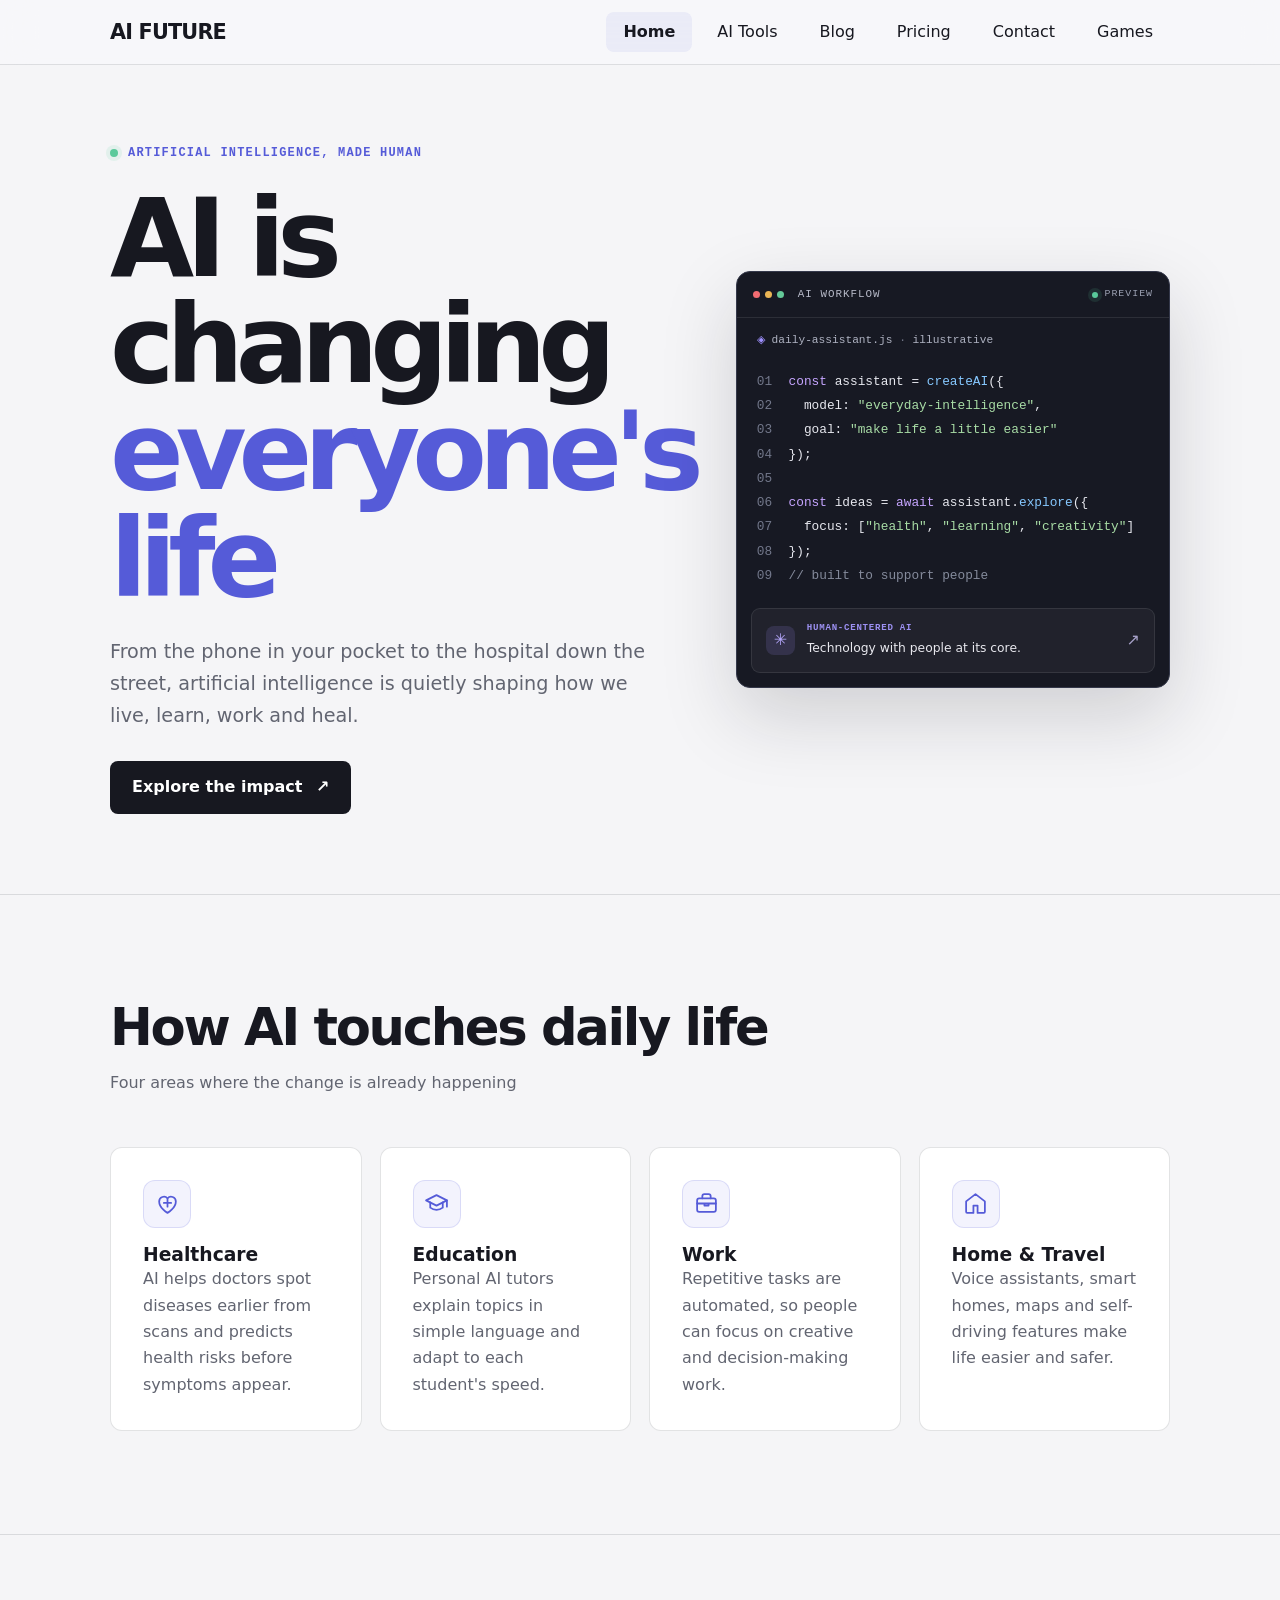
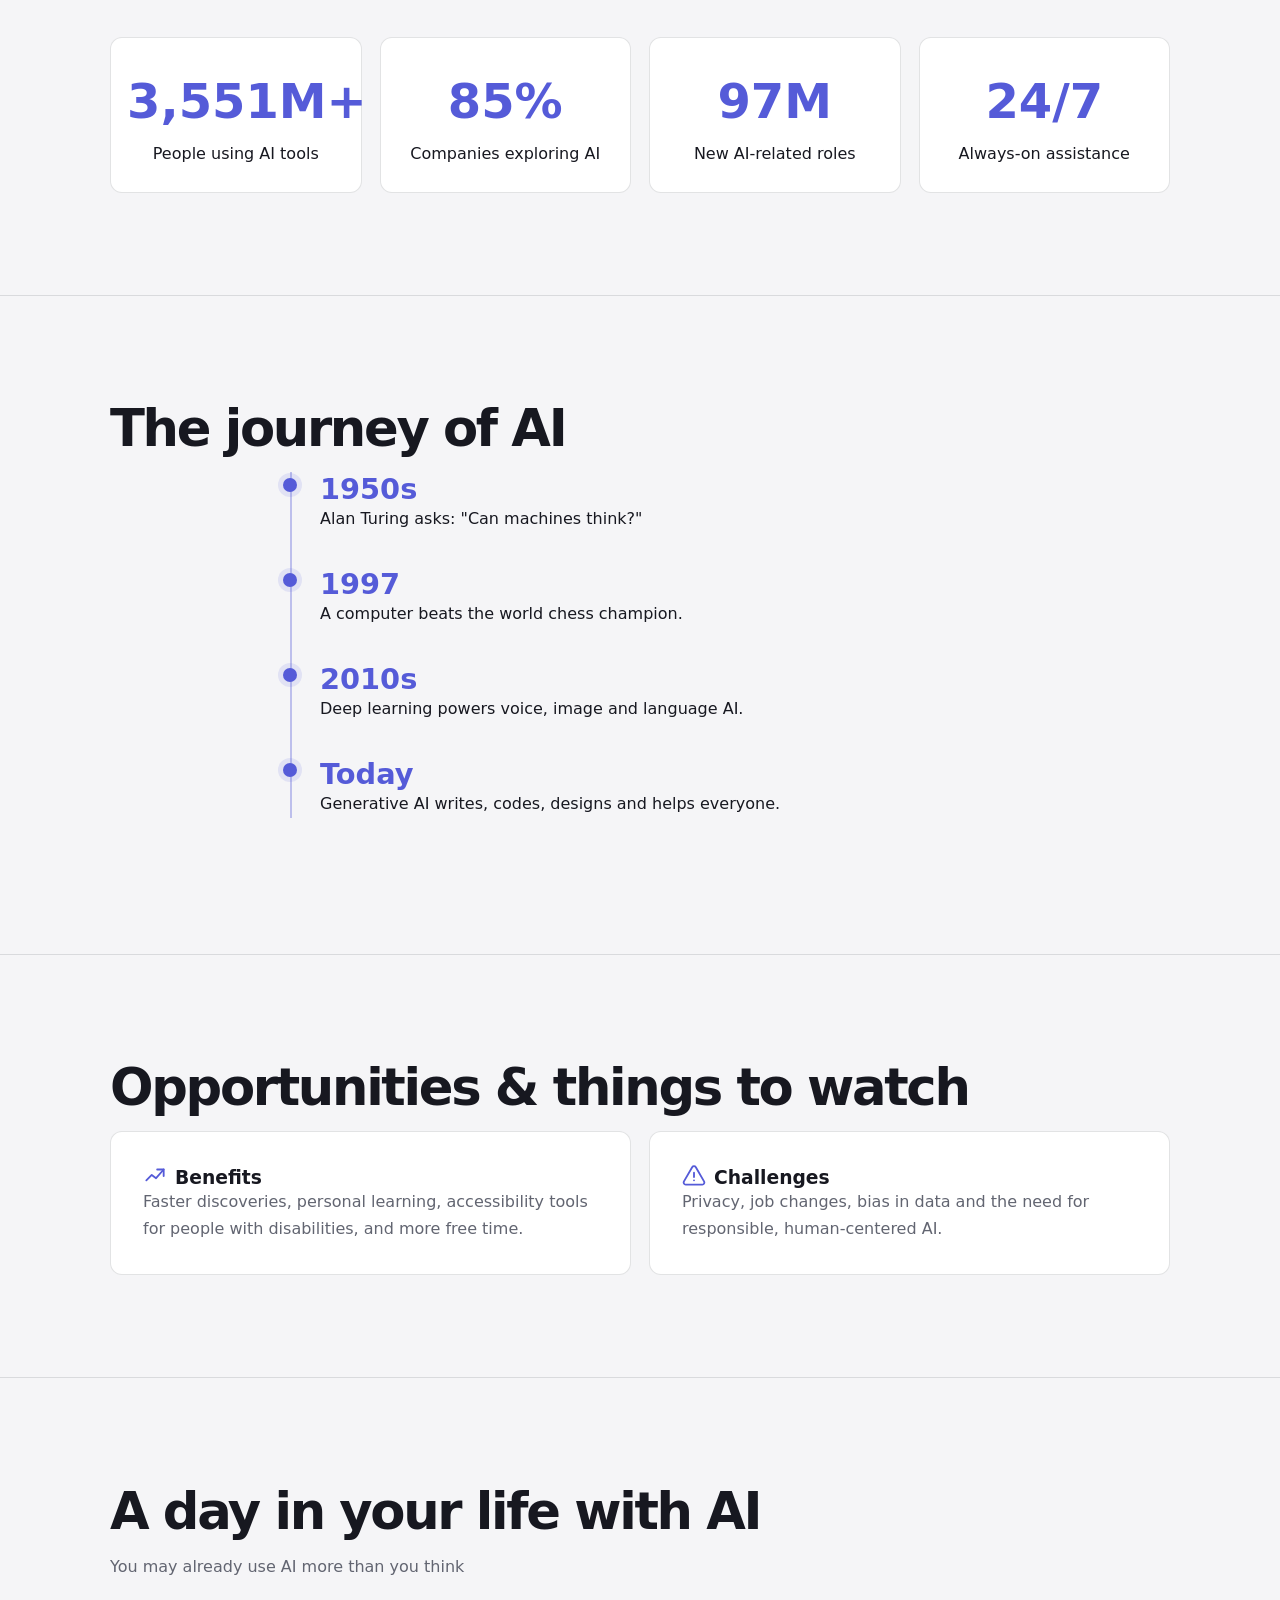
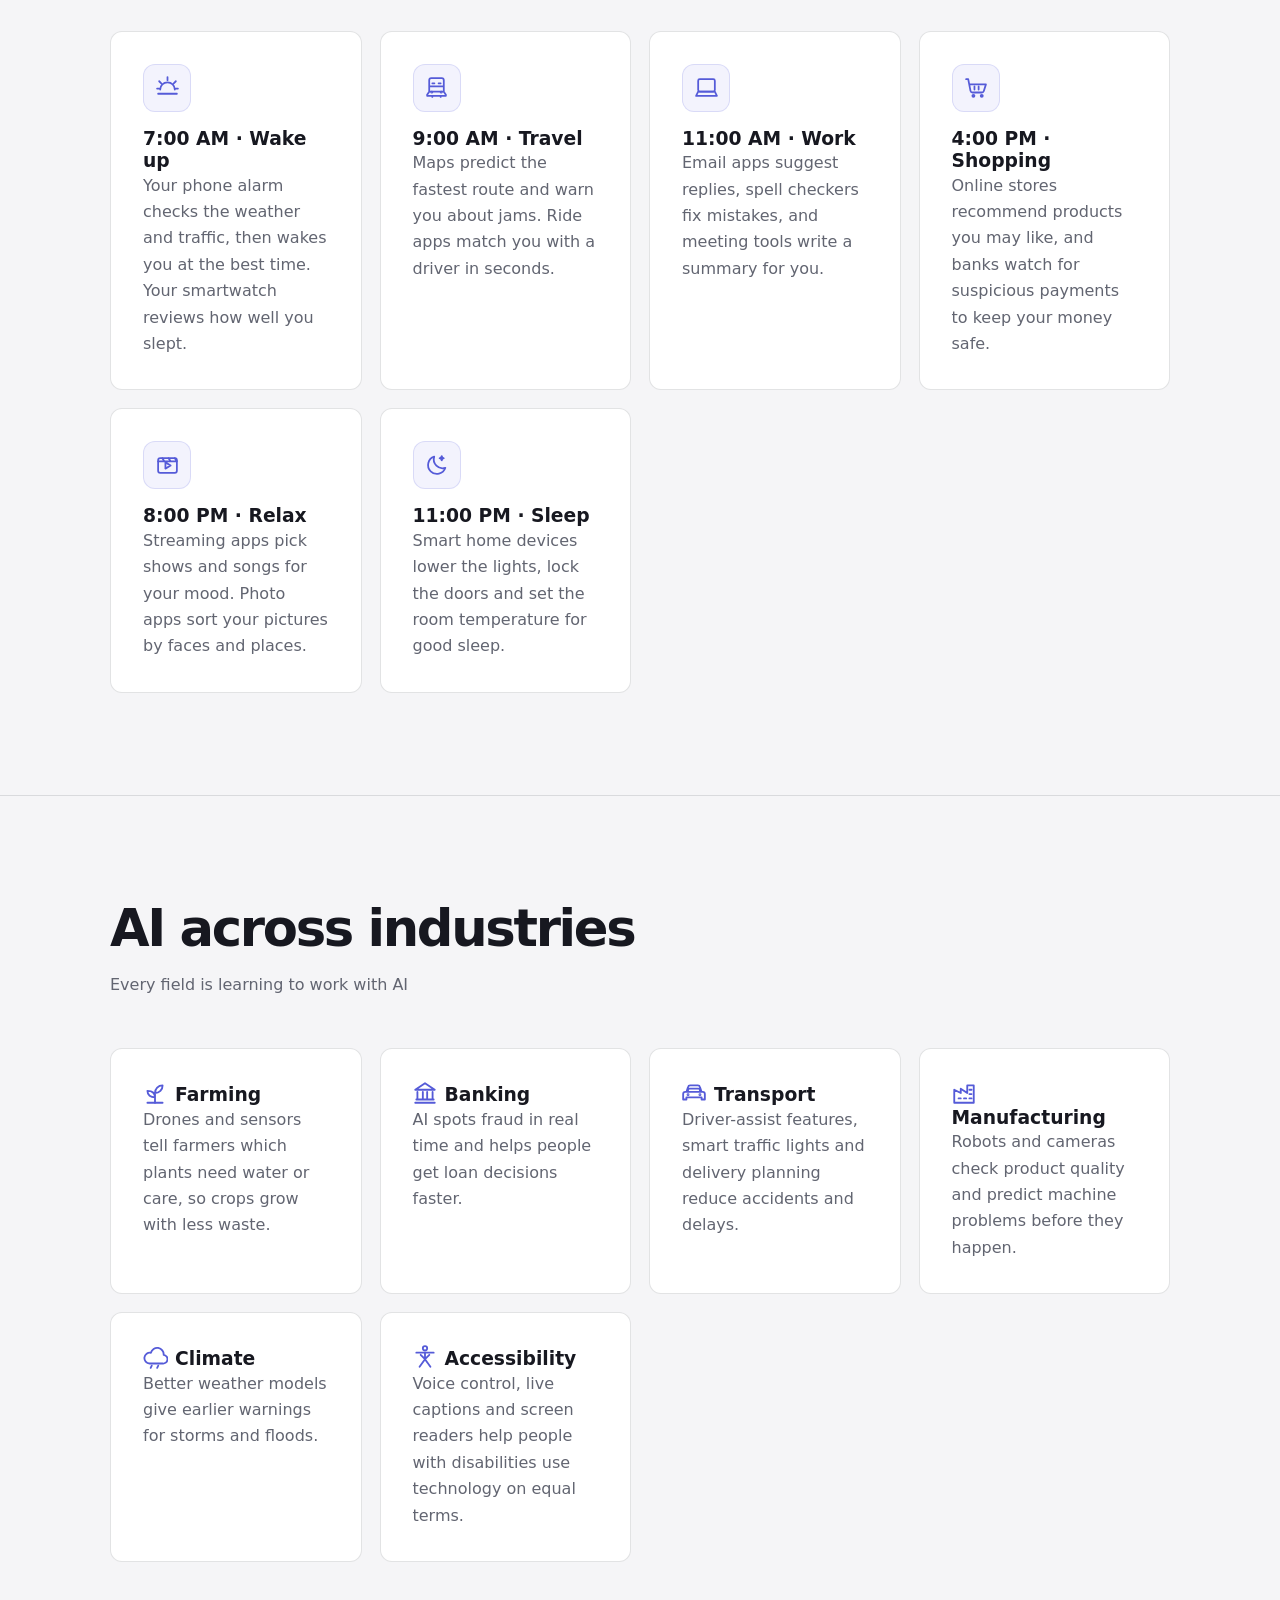
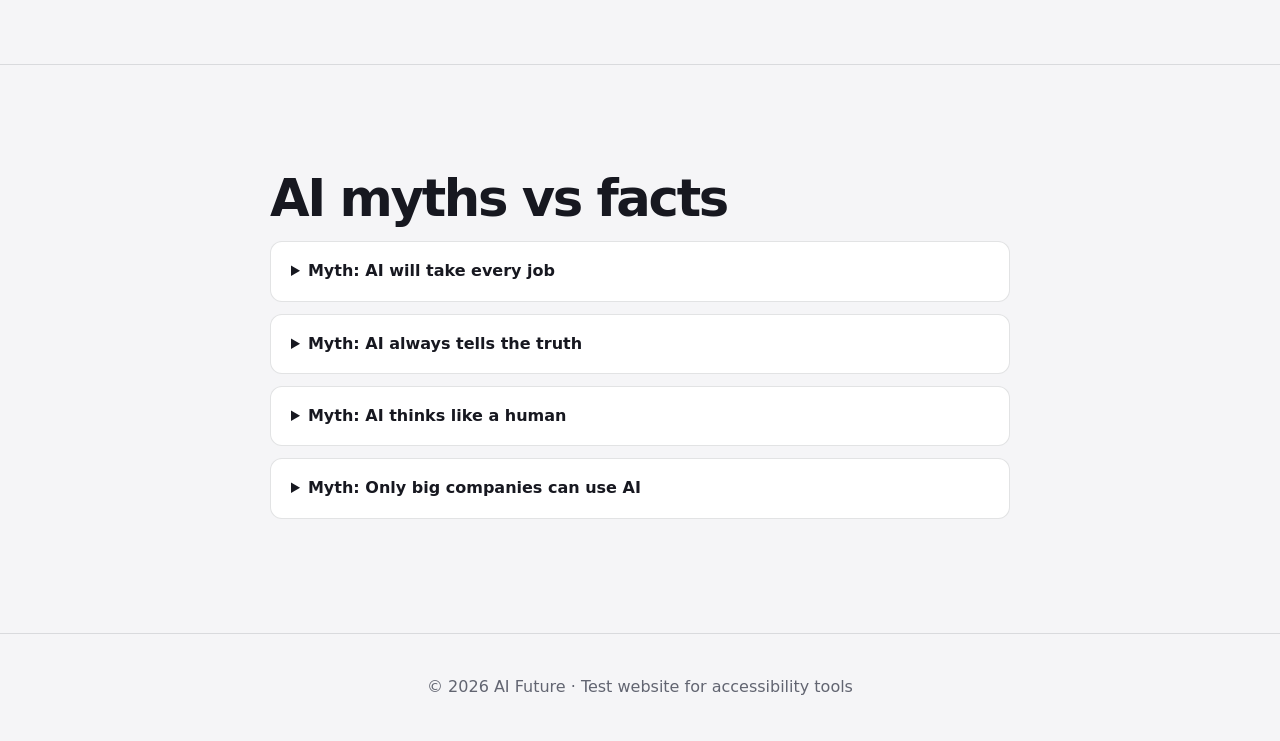
==== commit 9fb71c2e: "design changes" ====
--- a/index.html
+++ b/index.html
@@ -90,10 +90,10 @@
       <div class="container">
         <h2 class="section-title reveal">The journey of AI</h2>
         <div class="timeline">
-          <div class="reveal left"><h3>1950s</h3><p>Alan Turing asks: "Can machines think?"</p></div>
-          <div class="reveal left"><h3>1997</h3><p>A computer beats the world chess champion.</p></div>
-          <div class="reveal left"><h3>2010s</h3><p>Deep learning powers voice, image and language AI.</p></div>
-          <div class="reveal left"><h3>Today</h3><p>Generative AI writes, codes, designs and helps everyone.</p></div>
+          <button class="timeline-entry reveal left" type="button" data-journey-index="0" aria-haspopup="dialog"><h3>1950s</h3><p>Alan Turing asks: "Can machines think?"</p></button>
+          <button class="timeline-entry reveal left" type="button" data-journey-index="1" aria-haspopup="dialog"><h3>1997</h3><p>A computer beats the world chess champion.</p></button>
+          <button class="timeline-entry reveal left" type="button" data-journey-index="2" aria-haspopup="dialog"><h3>2010s</h3><p>Deep learning powers voice, image and language AI.</p></button>
+          <button class="timeline-entry reveal left" type="button" data-journey-index="3" aria-haspopup="dialog"><h3>Today</h3><p>Generative AI writes, codes, designs and helps everyone.</p></button>
         </div>
       </div>
     </section>
@@ -164,6 +164,59 @@
     </section>
   </main>
 
+  <dialog class="journey-dialog" id="journeyDialog" aria-label="A visual history of artificial intelligence">
+    <div class="journey-dialog-head">
+      <span class="journey-position" id="journeyPosition" aria-live="polite">01 / 04</span>
+      <span class="journey-hint">Scroll or choose a year</span>
+      <button class="journey-close" type="button" aria-label="Close AI history">&times;</button>
+    </div>
+    <div class="journey-track" id="journeyTrack" tabindex="0" aria-label="Scroll through AI history">
+      <article class="journey-slide" data-journey-slide>
+        <img src="https://upload.wikimedia.org/wikipedia/commons/1/10/AlanTuring1952.jpg" alt="Portrait of Alan Turing in 1952" fetchpriority="high">
+        <div class="journey-copy">
+          <p class="journey-era">THE QUESTION THAT STARTED IT</p>
+          <h2>1950s</h2>
+          <h3>Can machines think?</h3>
+          <p>Mathematician Alan Turing proposed a practical way to discuss machine intelligence. His question helped shape the field that would soon be called artificial intelligence.</p>
+        </div>
+      </article>
+      <article class="journey-slide" data-journey-slide>
+        <img src="https://upload.wikimedia.org/wikipedia/commons/8/83/One_of_Deep_Blue%27s_processors_%282586060990%29.jpg" alt="A processor from IBM's Deep Blue chess computer" loading="lazy">
+        <div class="journey-copy">
+          <p class="journey-era">A MILESTONE IN MACHINE PLAY</p>
+          <h2>1997</h2>
+          <h3>A computer wins the match</h3>
+          <p>IBM's Deep Blue defeated world chess champion Garry Kasparov in a six-game match. It showed how specialized computing could outperform people at a complex, rule-based task.</p>
+        </div>
+      </article>
+      <article class="journey-slide" data-journey-slide>
+        <img class="journey-diagram" src="https://upload.wikimedia.org/wikipedia/commons/3/31/1D_Convolutional_Neural_Network_feed_forward_example.png" alt="Diagram showing information moving through layers of a neural network" loading="lazy">
+        <div class="journey-copy">
+          <p class="journey-era">LEARNING FROM EXAMPLES</p>
+          <h2>2010s</h2>
+          <h3>Deep learning takes off</h3>
+          <p>More data and faster processors helped multi-layer neural networks recognize speech, identify objects in images and translate languages with greater accuracy.</p>
+        </div>
+      </article>
+      <article class="journey-slide" data-journey-slide>
+        <img src="https://upload.wikimedia.org/wikipedia/commons/2/2d/DALL-E_2_%22A_photo_of_a_robot_hand_drawing%2C_digital_art%22.jpg" alt="AI-generated image of a robot hand drawing" loading="lazy">
+        <div class="journey-copy">
+          <p class="journey-era">TOOLS FOR EVERYONE</p>
+          <h2>Today</h2>
+          <h3>AI becomes creative</h3>
+          <p>Generative AI can produce text, images, audio and code from prompts. These tools open new possibilities while making accuracy, privacy and responsible use more important.</p>
+        </div>
+      </article>
+    </div>
+    <nav class="journey-years" aria-label="Choose a period in AI history">
+      <span>JUMP TO</span>
+      <button type="button" data-journey-nav="0" aria-current="step">1950s</button>
+      <button type="button" data-journey-nav="1">1997</button>
+      <button type="button" data-journey-nav="2">2010s</button>
+      <button type="button" data-journey-nav="3">Today</button>
+    </nav>
+  </dialog>
+
   <footer><div class="container">© 2026 AI Future · Test website for accessibility tools</div></footer>
   <script src="main.js"></script>
   <script src="https://staging-widget.braoza.com/v1/assets/static-pages/injector.js" type="module" data-account="mv7rxi5i9f"></script>
--- a/style.css
+++ b/style.css
@@ -59,8 +59,11 @@
 
 /* Timeline */
 .timeline{border-left:2px solid var(--c2);padding-left:28px;max-width:700px;margin:auto}
-.timeline div{margin-bottom:34px;position:relative}
-.timeline div::before{content:"";position:absolute;left:-37px;top:6px;width:14px;height:14px;border-radius:50%;background:var(--c1);box-shadow:0 0 14px var(--c1)}
+.timeline-entry{display:block;width:100%;margin-bottom:34px;position:relative;border:0;background:none;color:inherit;font:inherit;text-align:left;cursor:pointer}
+.timeline-entry::before{content:"";position:absolute;left:-37px;top:6px;width:14px;height:14px;border-radius:50%;background:var(--c1);box-shadow:0 0 14px var(--c1);transition:transform .3s,box-shadow .3s}
+.timeline-entry:hover::before,.timeline-entry:focus-visible::before{transform:scale(1.25);box-shadow:0 0 0 6px rgba(85,91,216,.14)}
+.timeline-entry h3{transition:transform .3s}
+.timeline-entry:hover h3{transform:translateX(5px)}
 
 /* Scroll reveal animations */
 .scroll-reveal{opacity:0;transform:translateY(24px);transition:opacity .75s ease,transform .85s cubic-bezier(.2,.75,.25,1)}
@@ -181,7 +184,7 @@
 .stat b,.price,.article h3,.timeline h3,.sc b{color:var(--c1)}
 .stat{padding:24px 16px;border:1px solid var(--border);border-radius:12px;background:var(--card)}
 .timeline{border-color:rgba(85,91,216,.35)}
-.timeline div::before{background:var(--c1);box-shadow:0 0 0 5px rgba(85,91,216,.12)}
+.timeline-entry::before{background:var(--c1);box-shadow:0 0 0 5px rgba(85,91,216,.12)}
 .delay1{transition-delay:.1s}.delay2{transition-delay:.18s}.delay3{transition-delay:.26s}
 .page-head{padding:clamp(56px,8vw,100px) 0 24px;text-align:left}
 .page-head h1{font-size:clamp(3rem,7vw,6rem);letter-spacing:-.07em}
@@ -245,6 +248,34 @@
 .console-output strong{color:#e8e8ee;font-size:.77rem;font-weight:500}
 .output-arrow{margin-left:auto;color:#a8a2c9}
 
+.journey-dialog{position:fixed;inset:0;width:min(940px,calc(100vw - 32px));height:min(640px,calc(100dvh - 32px));max-width:none;max-height:none;margin:auto;padding:0;overflow:hidden;border:1px solid rgba(255,255,255,.18);border-radius:16px;background:#10121b;color:#fff;box-shadow:0 30px 100px rgba(10,12,24,.4)}
+.journey-dialog[open]{display:flex;flex-direction:column;animation:journey-open .45s cubic-bezier(.2,.75,.25,1) both}
+.journey-dialog::backdrop{background:rgba(14,16,26,.68);backdrop-filter:blur(10px);animation:journey-backdrop .3s ease both}
+@keyframes journey-open{from{opacity:0;transform:translateY(24px) scale(.97)}to{opacity:1;transform:translateY(0) scale(1)}}
+@keyframes journey-backdrop{from{opacity:0}to{opacity:1}}
+.journey-dialog-head{position:relative;z-index:2;display:flex;min-height:54px;align-items:center;justify-content:space-between;gap:16px;padding:8px 16px;border-bottom:1px solid rgba(255,255,255,.12);background:#151722}
+.journey-position{color:#c5bcff;font-size:.8rem;font-weight:700;letter-spacing:.08em}
+.journey-hint{color:#b8bac7;font-size:.8rem}
+.journey-close{display:grid;width:38px;height:38px;place-items:center;border:1px solid rgba(255,255,255,.2);border-radius:50%;background:rgba(255,255,255,.08);color:#fff;font-size:1.6rem;line-height:1;cursor:pointer;transition:background .2s,transform .2s}
+.journey-close:hover{transform:rotate(90deg);background:rgba(255,255,255,.18)}
+.journey-track{flex:1;min-height:0;overflow-y:auto;overscroll-behavior:contain;scroll-snap-type:y mandatory;scroll-behavior:smooth;scrollbar-width:none}
+.journey-track.is-positioning{scroll-behavior:auto}
+.journey-track::-webkit-scrollbar{display:none}
+.journey-slide{display:grid;grid-template-columns:minmax(0,.9fr) minmax(0,1fr);align-items:center;gap:clamp(20px,4vw,38px);min-height:100%;padding:24px clamp(22px,4vw,40px);scroll-snap-align:start}
+.journey-slide>img{width:100%;height:min(420px,calc(100dvh - 220px));min-height:260px;border-radius:12px;object-fit:cover;object-position:center;transform:scale(.98);transition:transform .8s cubic-bezier(.2,.75,.25,1),filter .8s ease;filter:saturate(.82)}
+.journey-slide.is-active>img{transform:scale(1);filter:saturate(1)}
+.journey-slide>img.journey-diagram{object-fit:contain;padding:18px;background:#f0f0f5}
+.journey-copy{width:100%;padding:clamp(26px,3.2vw,38px);border:1px solid rgba(255,255,255,.18);border-radius:12px;background:rgba(17,19,29,.72);opacity:.55;transform:translateY(16px);transition:opacity .45s ease,transform .55s cubic-bezier(.2,.75,.25,1)}
+.journey-slide.is-active .journey-copy{opacity:1;transform:translateY(0)}
+.journey-era{margin-bottom:14px;color:#c5bcff;font-size:.82rem;font-weight:700;letter-spacing:.1em}
+.journey-copy h2{margin-bottom:8px;font-size:clamp(2.8rem,5vw,3.8rem);letter-spacing:-.04em}
+.journey-copy h3{margin-bottom:14px;color:#fff;font-size:1.7rem}
+.journey-copy>p:not(.journey-era){margin-bottom:0;color:#e0e1e8;font-size:1.08rem;line-height:1.7}
+.journey-years{position:static;z-index:auto;display:flex;min-height:58px;align-items:center;justify-content:center;gap:8px;padding:8px 14px;border-top:1px solid rgba(255,255,255,.12);background:#151722}
+.journey-years>span{margin-right:6px;color:#aeb0bd;font-size:.65rem;font-weight:700;letter-spacing:.12em}
+.journey-years button{min-width:70px;padding:7px 12px;border:1px solid rgba(255,255,255,.15);border-radius:20px;background:transparent;color:#d8d9e1;font:inherit;font-size:.78rem;cursor:pointer;transition:background .2s,border-color .2s,color .2s}
+.journey-years button:hover,.journey-years button[aria-current="step"]{border-color:#aaa0ff;background:rgba(154,140,245,.2);color:#fff}
+
 @media(max-width:820px){
   .hero{min-height:calc(82svh - 64px);padding:60px 0}
   .hero h1{font-size:clamp(3rem,13vw,5rem)}
@@ -252,7 +283,24 @@
   .hero .container{grid-template-columns:1fr;gap:42px}
   .ai-console{width:min(100%,540px);justify-self:center;transform:none}
 }
+@media(max-width:600px){
+  .journey-dialog{width:calc(100vw - 20px);height:min(620px,calc(100dvh - 20px));border-radius:14px}
+  .journey-dialog-head{min-height:50px;padding:6px 10px}
+  .journey-slide{grid-template-columns:1fr;align-content:center;gap:14px;padding:14px}
+  .journey-slide>img{height:clamp(145px,22vh,185px);min-height:0;object-position:center 30%}
+  .journey-slide>img.journey-diagram{padding:8px}
+  .journey-copy{padding:18px}
+  .journey-copy h2{font-size:2.3rem}
+  .journey-copy h3{font-size:1.3rem}
+  .journey-copy>p:not(.journey-era){font-size:.95rem;line-height:1.55}
+  .journey-years{gap:5px;padding:8px}
+  .journey-years>span{display:none}
+  .journey-years button{min-width:0;padding:7px 10px;font-size:.72rem}
+}
 @media(prefers-reduced-motion:reduce){
   .scroll-reveal{opacity:1;transform:none;transition:none}
-  .ai-console,.hero-copy .btn span{transition:none}
+  .ai-console,.hero-copy .btn span,.journey-slide>img,.journey-copy,.timeline-entry h3,.timeline-entry::before{transition:none}
+  .journey-dialog[open]{animation:none}
+  .journey-dialog::backdrop{animation:none}
+  .journey-track{scroll-behavior:auto}
 }
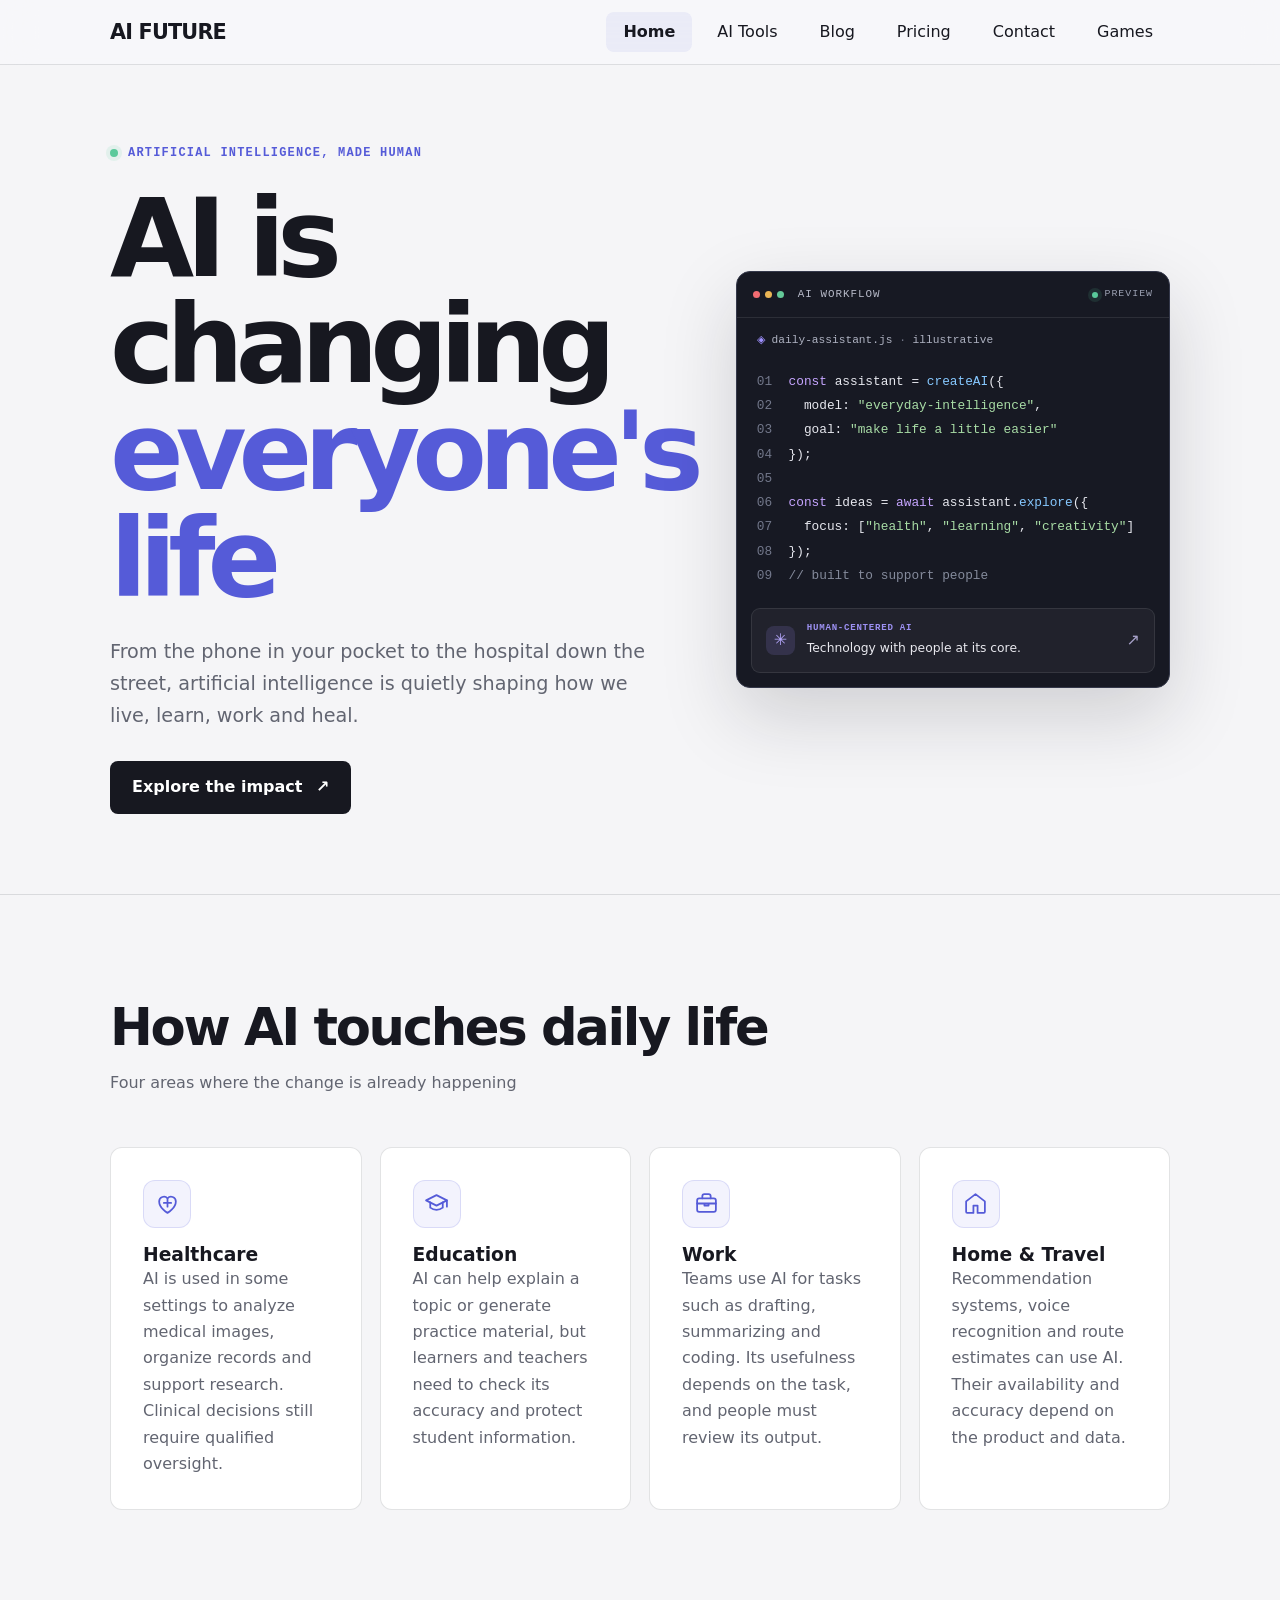
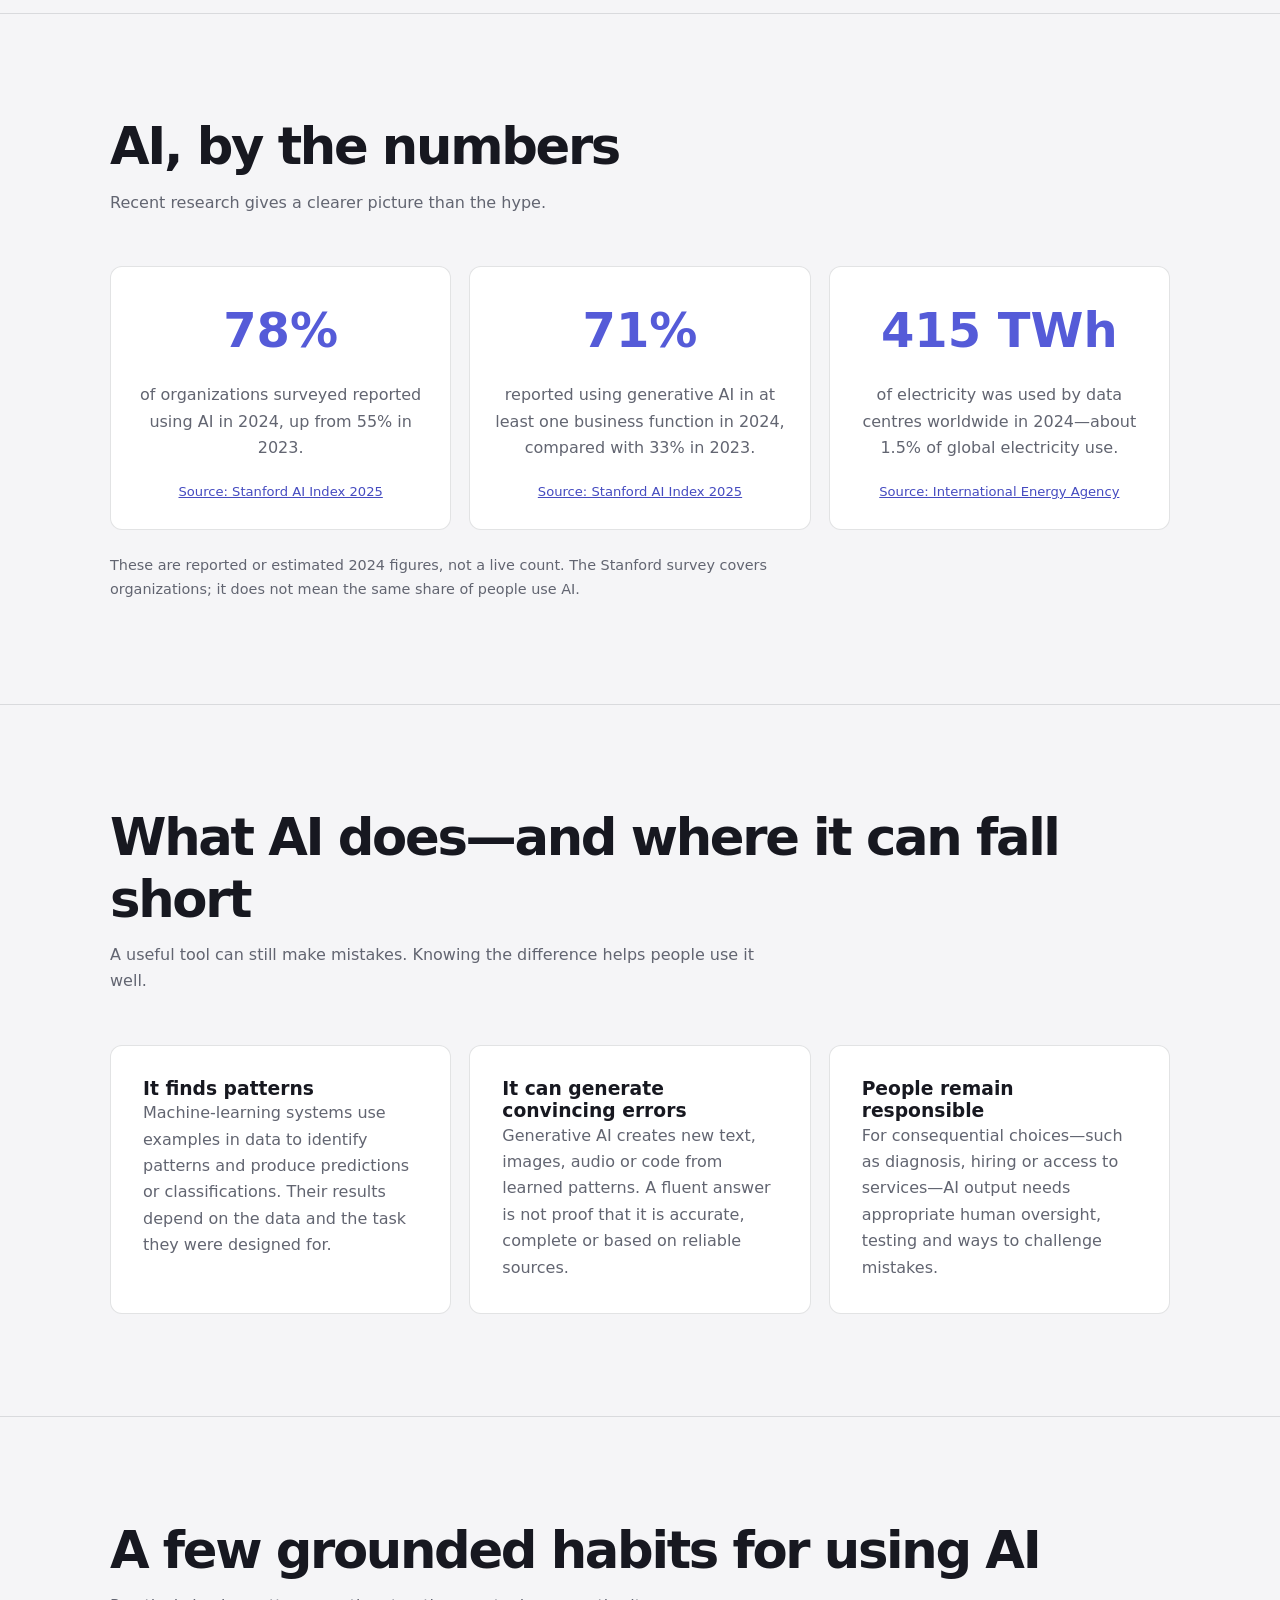
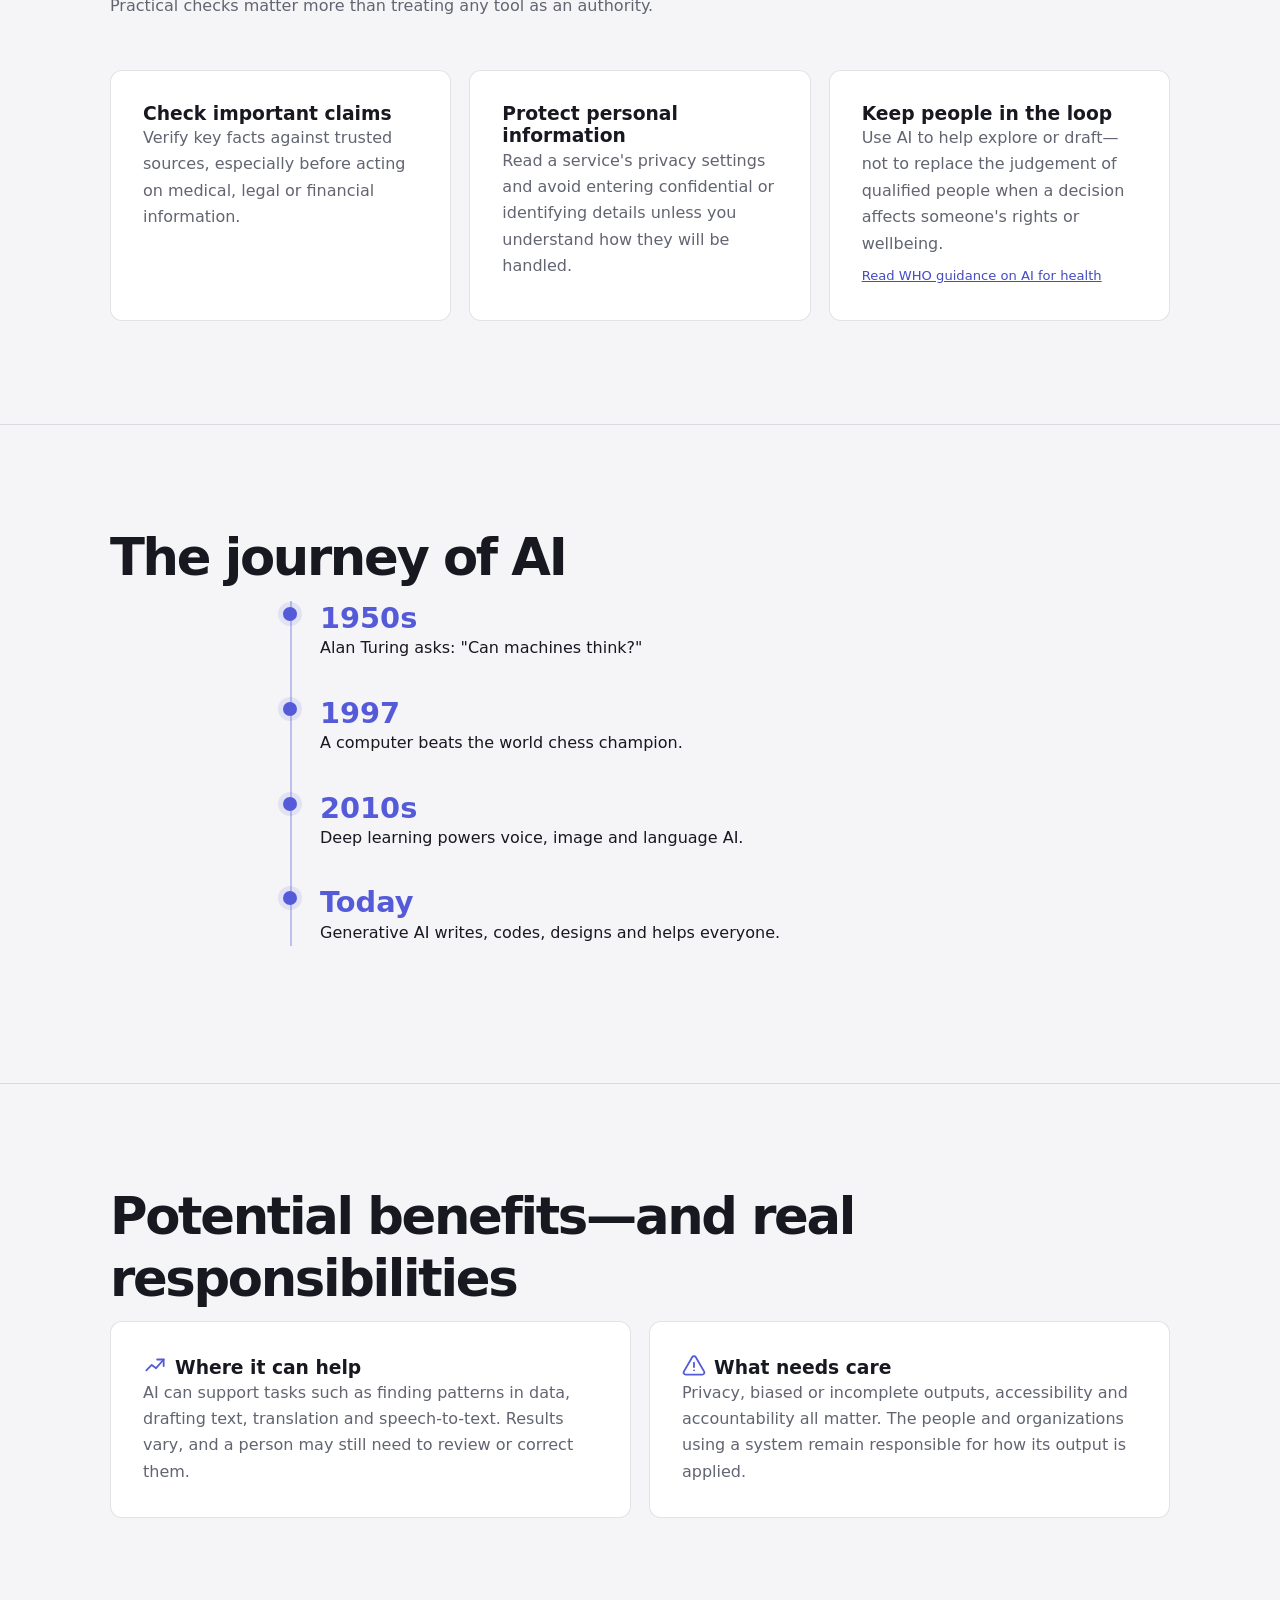
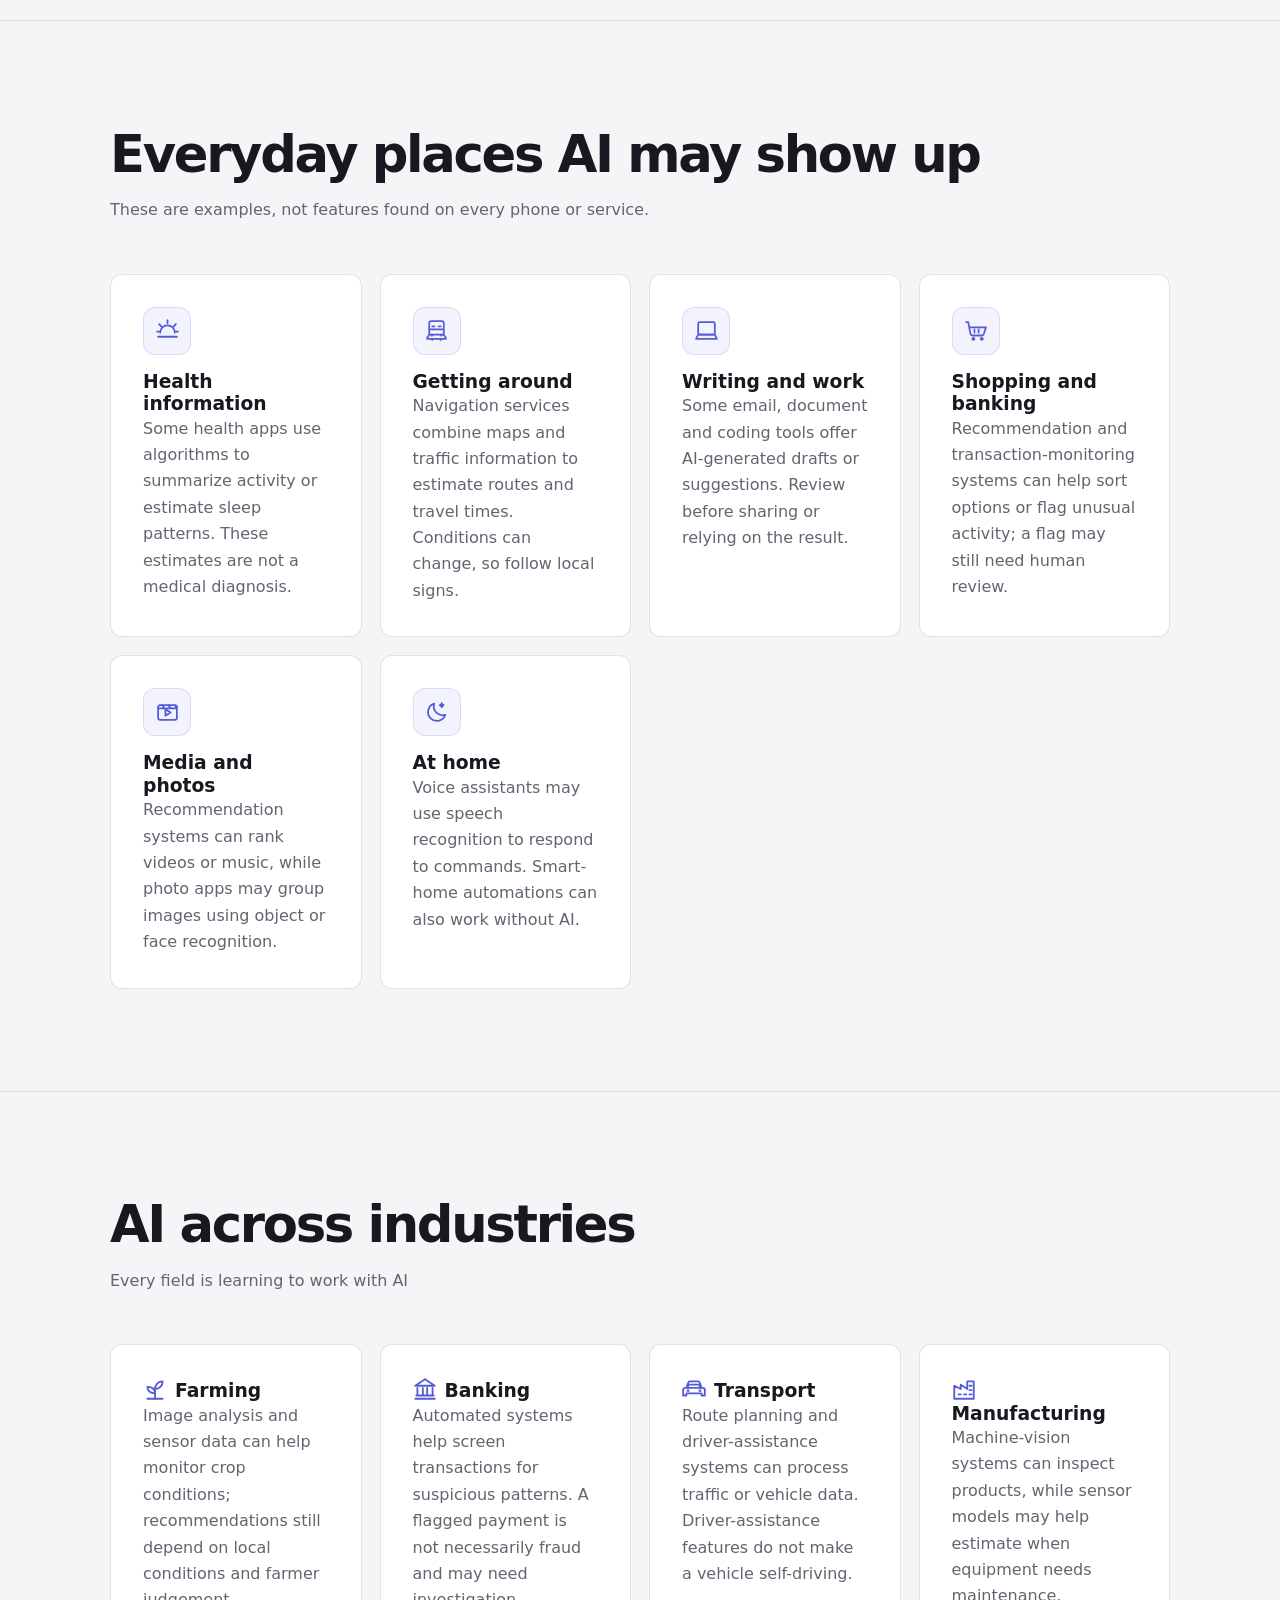
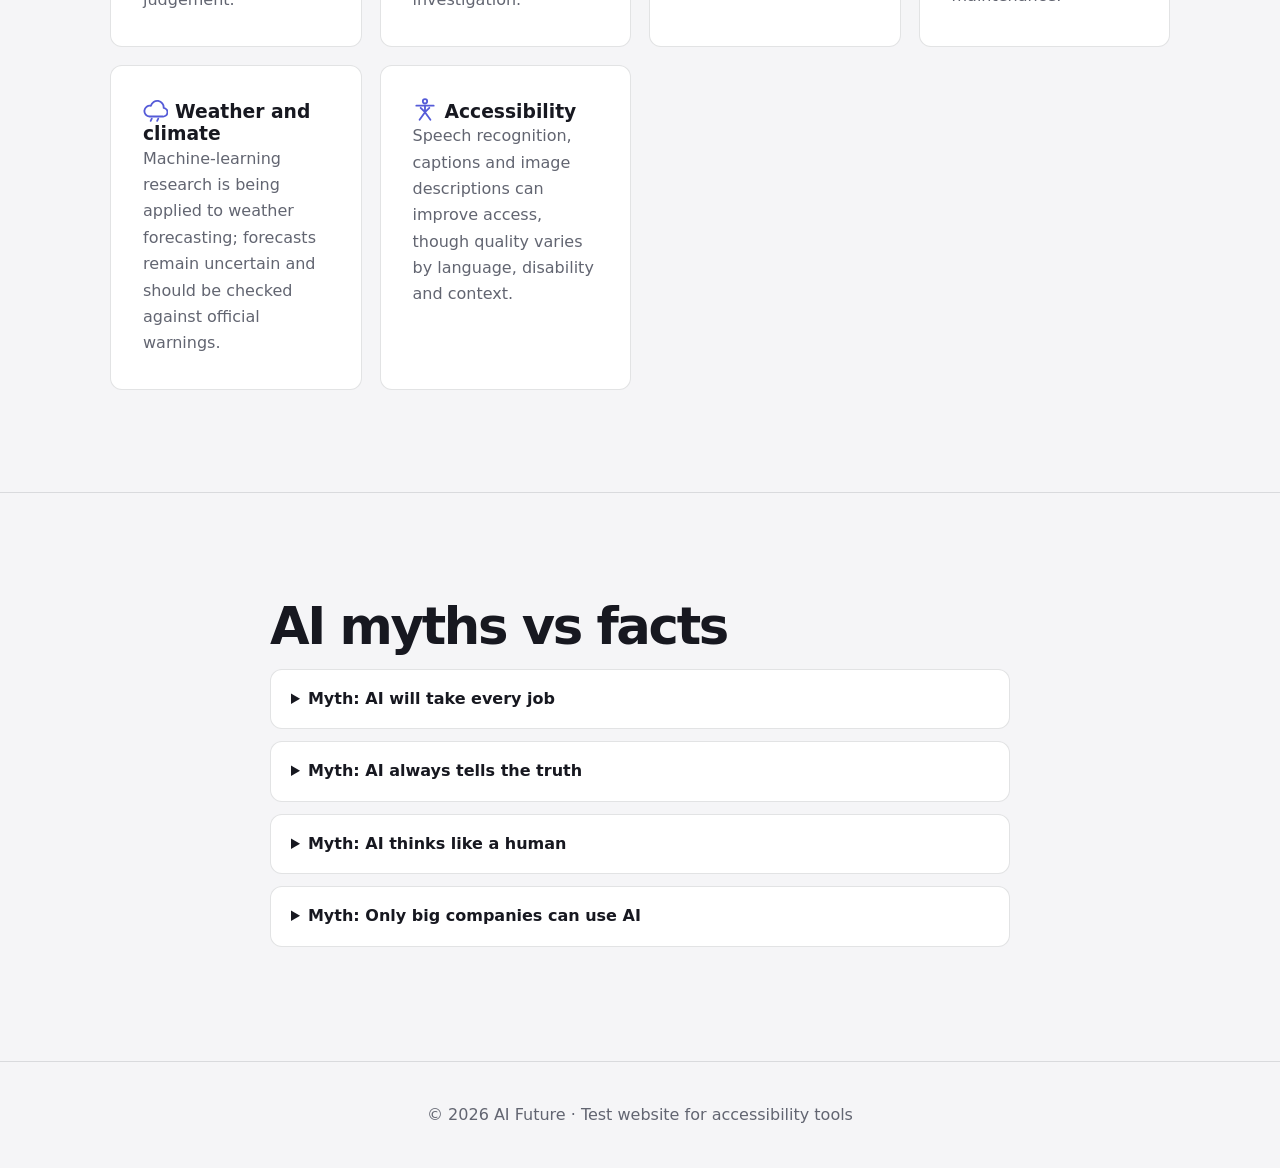
==== commit 8e5fae10: "design changes" ====
--- a/index.html
+++ b/index.html
@@ -68,22 +68,80 @@
         <h2 class="section-title reveal">How AI touches daily life</h2>
         <p class="section-sub reveal">Four areas where the change is already happening</p>
         <div class="grid">
-          <article class="card reveal delay1"><div class="icon" data-icon="medical" aria-hidden="true"></div><h3>Healthcare</h3><p>AI helps doctors spot diseases earlier from scans and predicts health risks before symptoms appear.</p></article>
-          <article class="card reveal delay2"><div class="icon" data-icon="education" aria-hidden="true"></div><h3>Education</h3><p>Personal AI tutors explain topics in simple language and adapt to each student's speed.</p></article>
-          <article class="card reveal delay3"><div class="icon" data-icon="work" aria-hidden="true"></div><h3>Work</h3><p>Repetitive tasks are automated, so people can focus on creative and decision-making work.</p></article>
-          <article class="card reveal delay1"><div class="icon" data-icon="home" aria-hidden="true"></div><h3>Home & Travel</h3><p>Voice assistants, smart homes, maps and self-driving features make life easier and safer.</p></article>
-        </div>
-      </div>
-    </section>
-
-    <section>
-      <div class="container grid">
-        <div class="stat reveal"><b data-count="4000" data-suffix="M+">0</b>People using AI tools</div>
-        <div class="stat reveal delay1"><b data-count="85" data-suffix="%">0</b>Companies exploring AI</div>
-        <div class="stat reveal delay2"><b data-count="97" data-suffix="M">0</b>New AI-related roles</div>
-        <div class="stat reveal delay3"><b data-count="24" data-suffix="/7">0</b>Always-on assistance</div>
-      </div>
-
+          <article class="card reveal delay1"><div class="icon" data-icon="medical" aria-hidden="true"></div><h3>Healthcare</h3><p>AI is used in some settings to analyze medical images, organize records and support research. Clinical decisions still require qualified oversight.</p></article>
+          <article class="card reveal delay2"><div class="icon" data-icon="education" aria-hidden="true"></div><h3>Education</h3><p>AI can help explain a topic or generate practice material, but learners and teachers need to check its accuracy and protect student information.</p></article>
+          <article class="card reveal delay3"><div class="icon" data-icon="work" aria-hidden="true"></div><h3>Work</h3><p>Teams use AI for tasks such as drafting, summarizing and coding. Its usefulness depends on the task, and people must review its output.</p></article>
+          <article class="card reveal delay1"><div class="icon" data-icon="home" aria-hidden="true"></div><h3>Home & Travel</h3><p>Recommendation systems, voice recognition and route estimates can use AI. Their availability and accuracy depend on the product and data.</p></article>
+        </div>
+      </div>
+    </section>
+
+    <section aria-labelledby="ai-data-title">
+      <div class="container">
+        <h2 class="section-title reveal" id="ai-data-title">AI, by the numbers</h2>
+        <p class="section-sub reveal">Recent research gives a clearer picture than the hype.</p>
+        <div class="grid">
+          <article class="stat reveal">
+            <b data-count="78" data-suffix="%">0</b>
+            <p>of organizations surveyed reported using AI in 2024, up from 55% in 2023.</p>
+            <a class="stat-source" href="https://hai.stanford.edu/ai-index/2025-ai-index-report">Source: Stanford AI Index 2025</a>
+          </article>
+          <article class="stat reveal delay1">
+            <b data-count="71" data-suffix="%">0</b>
+            <p>reported using generative AI in at least one business function in 2024, compared with 33% in 2023.</p>
+            <a class="stat-source" href="https://hai.stanford.edu/ai-index/2025-ai-index-report">Source: Stanford AI Index 2025</a>
+          </article>
+          <article class="stat reveal delay2">
+            <b data-count="415" data-suffix=" TWh">0</b>
+            <p>of electricity was used by data centres worldwide in 2024—about 1.5% of global electricity use.</p>
+            <a class="stat-source" href="https://www.iea.org/reports/energy-and-ai/energy-demand-from-ai">Source: International Energy Agency</a>
+          </article>
+        </div>
+        <p class="data-note reveal">These are reported or estimated 2024 figures, not a live count. The Stanford survey covers organizations; it does not mean the same share of people use AI.</p>
+      </div>
+    </section>
+
+    <section aria-labelledby="ai-basics-title">
+      <div class="container">
+        <h2 class="section-title reveal" id="ai-basics-title">What AI does—and where it can fall short</h2>
+        <p class="section-sub reveal">A useful tool can still make mistakes. Knowing the difference helps people use it well.</p>
+        <div class="grid">
+          <article class="card reveal">
+            <h3>It finds patterns</h3>
+            <p>Machine-learning systems use examples in data to identify patterns and produce predictions or classifications. Their results depend on the data and the task they were designed for.</p>
+          </article>
+          <article class="card reveal delay1">
+            <h3>It can generate convincing errors</h3>
+            <p>Generative AI creates new text, images, audio or code from learned patterns. A fluent answer is not proof that it is accurate, complete or based on reliable sources.</p>
+          </article>
+          <article class="card reveal delay2">
+            <h3>People remain responsible</h3>
+            <p>For consequential choices—such as diagnosis, hiring or access to services—AI output needs appropriate human oversight, testing and ways to challenge mistakes.</p>
+          </article>
+        </div>
+      </div>
+    </section>
+
+    <section aria-labelledby="use-ai-title">
+      <div class="container">
+        <h2 class="section-title reveal" id="use-ai-title">A few grounded habits for using AI</h2>
+        <p class="section-sub reveal">Practical checks matter more than treating any tool as an authority.</p>
+        <div class="grid">
+          <article class="card reveal">
+            <h3>Check important claims</h3>
+            <p>Verify key facts against trusted sources, especially before acting on medical, legal or financial information.</p>
+          </article>
+          <article class="card reveal delay1">
+            <h3>Protect personal information</h3>
+            <p>Read a service's privacy settings and avoid entering confidential or identifying details unless you understand how they will be handled.</p>
+          </article>
+          <article class="card reveal delay2">
+            <h3>Keep people in the loop</h3>
+            <p>Use AI to help explore or draft—not to replace the judgement of qualified people when a decision affects someone's rights or wellbeing.</p>
+            <a class="stat-source" href="https://www.who.int/publications/i/item/9789240029200">Read WHO guidance on AI for health</a>
+          </article>
+        </div>
+      </div>
     </section>
 
     <section>
@@ -100,10 +158,10 @@
 
     <section>
       <div class="container">
-        <h2 class="section-title reveal">Opportunities & things to watch</h2>
-        <div class="grid">
-          <div class="card reveal left"><h3><span class="heading-icon" data-icon="benefit"></span>Benefits</h3><p>Faster discoveries, personal learning, accessibility tools for people with disabilities, and more free time.</p></div>
-          <div class="card reveal right"><h3><span class="heading-icon" data-icon="warning"></span>Challenges</h3><p>Privacy, job changes, bias in data and the need for responsible, human-centered AI.</p></div>
+        <h2 class="section-title reveal">Potential benefits—and real responsibilities</h2>
+        <div class="grid">
+          <div class="card reveal left"><h3><span class="heading-icon" data-icon="benefit"></span>Where it can help</h3><p>AI can support tasks such as finding patterns in data, drafting text, translation and speech-to-text. Results vary, and a person may still need to review or correct them.</p></div>
+          <div class="card reveal right"><h3><span class="heading-icon" data-icon="warning"></span>What needs care</h3><p>Privacy, biased or incomplete outputs, accessibility and accountability all matter. The people and organizations using a system remain responsible for how its output is applied.</p></div>
         </div>
       </div>
     </section>
@@ -111,15 +169,15 @@
     <!-- A DAY WITH AI -->
     <section>
       <div class="container">
-        <h2 class="section-title reveal">A day in your life with AI</h2>
-        <p class="section-sub reveal">You may already use AI more than you think</p>
-        <div class="grid">
-          <article class="card reveal delay1"><div class="icon" data-icon="sunrise" aria-hidden="true"></div><h3>7:00 AM · Wake up</h3><p>Your phone alarm checks the weather and traffic, then wakes you at the best time. Your smartwatch reviews how well you slept.</p></article>
-          <article class="card reveal delay2"><div class="icon" data-icon="bus" aria-hidden="true"></div><h3>9:00 AM · Travel</h3><p>Maps predict the fastest route and warn you about jams. Ride apps match you with a driver in seconds.</p></article>
-          <article class="card reveal delay3"><div class="icon" data-icon="laptop" aria-hidden="true"></div><h3>11:00 AM · Work</h3><p>Email apps suggest replies, spell checkers fix mistakes, and meeting tools write a summary for you.</p></article>
-          <article class="card reveal delay1"><div class="icon" data-icon="cart" aria-hidden="true"></div><h3>4:00 PM · Shopping</h3><p>Online stores recommend products you may like, and banks watch for suspicious payments to keep your money safe.</p></article>
-          <article class="card reveal delay2"><div class="icon" data-icon="media" aria-hidden="true"></div><h3>8:00 PM · Relax</h3><p>Streaming apps pick shows and songs for your mood. Photo apps sort your pictures by faces and places.</p></article>
-          <article class="card reveal delay3"><div class="icon" data-icon="moon" aria-hidden="true"></div><h3>11:00 PM · Sleep</h3><p>Smart home devices lower the lights, lock the doors and set the room temperature for good sleep.</p></article>
+        <h2 class="section-title reveal">Everyday places AI may show up</h2>
+        <p class="section-sub reveal">These are examples, not features found on every phone or service.</p>
+        <div class="grid">
+          <article class="card reveal delay1"><div class="icon" data-icon="sunrise" aria-hidden="true"></div><h3>Health information</h3><p>Some health apps use algorithms to summarize activity or estimate sleep patterns. These estimates are not a medical diagnosis.</p></article>
+          <article class="card reveal delay2"><div class="icon" data-icon="bus" aria-hidden="true"></div><h3>Getting around</h3><p>Navigation services combine maps and traffic information to estimate routes and travel times. Conditions can change, so follow local signs.</p></article>
+          <article class="card reveal delay3"><div class="icon" data-icon="laptop" aria-hidden="true"></div><h3>Writing and work</h3><p>Some email, document and coding tools offer AI-generated drafts or suggestions. Review before sharing or relying on the result.</p></article>
+          <article class="card reveal delay1"><div class="icon" data-icon="cart" aria-hidden="true"></div><h3>Shopping and banking</h3><p>Recommendation and transaction-monitoring systems can help sort options or flag unusual activity; a flag may still need human review.</p></article>
+          <article class="card reveal delay2"><div class="icon" data-icon="media" aria-hidden="true"></div><h3>Media and photos</h3><p>Recommendation systems can rank videos or music, while photo apps may group images using object or face recognition.</p></article>
+          <article class="card reveal delay3"><div class="icon" data-icon="moon" aria-hidden="true"></div><h3>At home</h3><p>Voice assistants may use speech recognition to respond to commands. Smart-home automations can also work without AI.</p></article>
         </div>
       </div>
     </section>
@@ -130,12 +188,12 @@
         <h2 class="section-title reveal">AI across industries</h2>
         <p class="section-sub reveal">Every field is learning to work with AI</p>
         <div class="grid">
-          <div class="card reveal"><h3><span class="heading-icon" data-icon="farm"></span>Farming</h3><p>Drones and sensors tell farmers which plants need water or care, so crops grow with less waste.</p></div>
-          <div class="card reveal delay1"><h3><span class="heading-icon" data-icon="bank"></span>Banking</h3><p>AI spots fraud in real time and helps people get loan decisions faster.</p></div>
-          <div class="card reveal delay2"><h3><span class="heading-icon" data-icon="car"></span>Transport</h3><p>Driver-assist features, smart traffic lights and delivery planning reduce accidents and delays.</p></div>
-          <div class="card reveal"><h3><span class="heading-icon" data-icon="factory"></span>Manufacturing</h3><p>Robots and cameras check product quality and predict machine problems before they happen.</p></div>
-          <div class="card reveal delay1"><h3><span class="heading-icon" data-icon="weather"></span>Climate</h3><p>Better weather models give earlier warnings for storms and floods.</p></div>
-          <div class="card reveal delay2"><h3><span class="heading-icon" data-icon="access"></span>Accessibility</h3><p>Voice control, live captions and screen readers help people with disabilities use technology on equal terms.</p></div>
+          <div class="card reveal"><h3><span class="heading-icon" data-icon="farm"></span>Farming</h3><p>Image analysis and sensor data can help monitor crop conditions; recommendations still depend on local conditions and farmer judgement.</p></div>
+          <div class="card reveal delay1"><h3><span class="heading-icon" data-icon="bank"></span>Banking</h3><p>Automated systems help screen transactions for suspicious patterns. A flagged payment is not necessarily fraud and may need investigation.</p></div>
+          <div class="card reveal delay2"><h3><span class="heading-icon" data-icon="car"></span>Transport</h3><p>Route planning and driver-assistance systems can process traffic or vehicle data. Driver-assistance features do not make a vehicle self-driving.</p></div>
+          <div class="card reveal"><h3><span class="heading-icon" data-icon="factory"></span>Manufacturing</h3><p>Machine-vision systems can inspect products, while sensor models may help estimate when equipment needs maintenance.</p></div>
+          <div class="card reveal delay1"><h3><span class="heading-icon" data-icon="weather"></span>Weather and climate</h3><p>Machine-learning research is being applied to weather forecasting; forecasts remain uncertain and should be checked against official warnings.</p></div>
+          <div class="card reveal delay2"><h3><span class="heading-icon" data-icon="access"></span>Accessibility</h3><p>Speech recognition, captions and image descriptions can improve access, though quality varies by language, disability and context.</p></div>
         </div>
       </div>
     </section>
@@ -146,7 +204,7 @@
         <h2 class="section-title reveal">AI myths vs facts</h2>
         <details class="reveal" name="faq">
           <summary>Myth: AI will take every job</summary>
-          <p>Fact: AI changes tasks first. Some jobs shrink, new ones appear, and people who learn to use AI tools often become more valuable.</p>
+          <p>Fact: Effects differ across occupations and tasks. Research does not support a claim that every job will disappear; the scale and distribution of future changes remain uncertain.</p>
         </details>
         <details class="reveal" name="faq">
           <summary>Myth: AI always tells the truth</summary>
@@ -154,7 +212,7 @@
         </details>
         <details class="reveal" name="faq">
           <summary>Myth: AI thinks like a human</summary>
-          <p>Fact: AI finds patterns in data. It does not have feelings or real understanding of the world like a person does.</p>
+          <p>Fact: Today's AI systems can produce human-like language, but that alone does not show that they have human experiences or understanding.</p>
         </details>
         <details class="reveal" name="faq">
           <summary>Myth: Only big companies can use AI</summary>
--- a/style.css
+++ b/style.css
@@ -183,6 +183,9 @@
 .card .icon .line-icon{width:25px;height:25px}
 .stat b,.price,.article h3,.timeline h3,.sc b{color:var(--c1)}
 .stat{padding:24px 16px;border:1px solid var(--border);border-radius:12px;background:var(--card)}
+.stat p{max-width:34ch;margin:12px auto;color:var(--muted)}
+.stat-source{display:inline-block;margin-top:8px;font-size:.82rem}
+.data-note{max-width:760px;margin:24px 0 0;color:var(--muted);font-size:.9rem}
 .timeline{border-color:rgba(85,91,216,.35)}
 .timeline-entry::before{background:var(--c1);box-shadow:0 0 0 5px rgba(85,91,216,.12)}
 .delay1{transition-delay:.1s}.delay2{transition-delay:.18s}.delay3{transition-delay:.26s}
